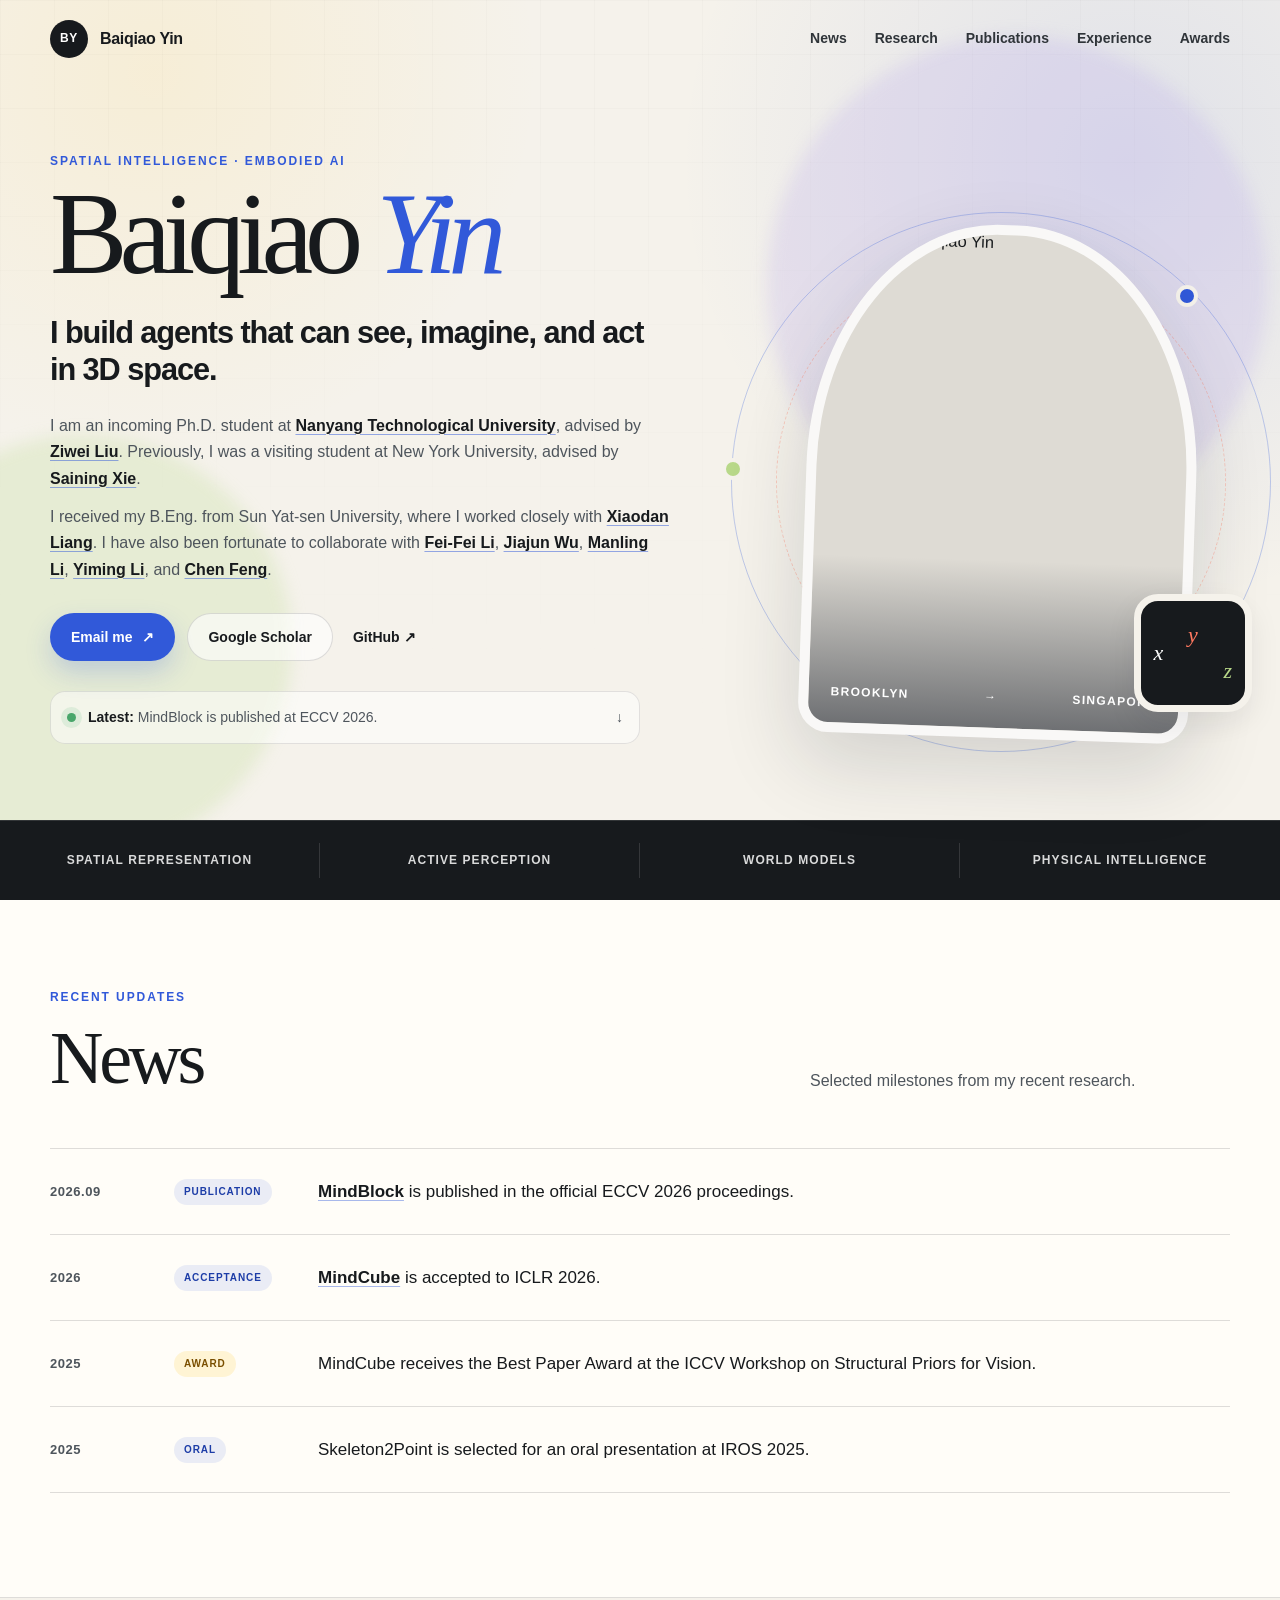
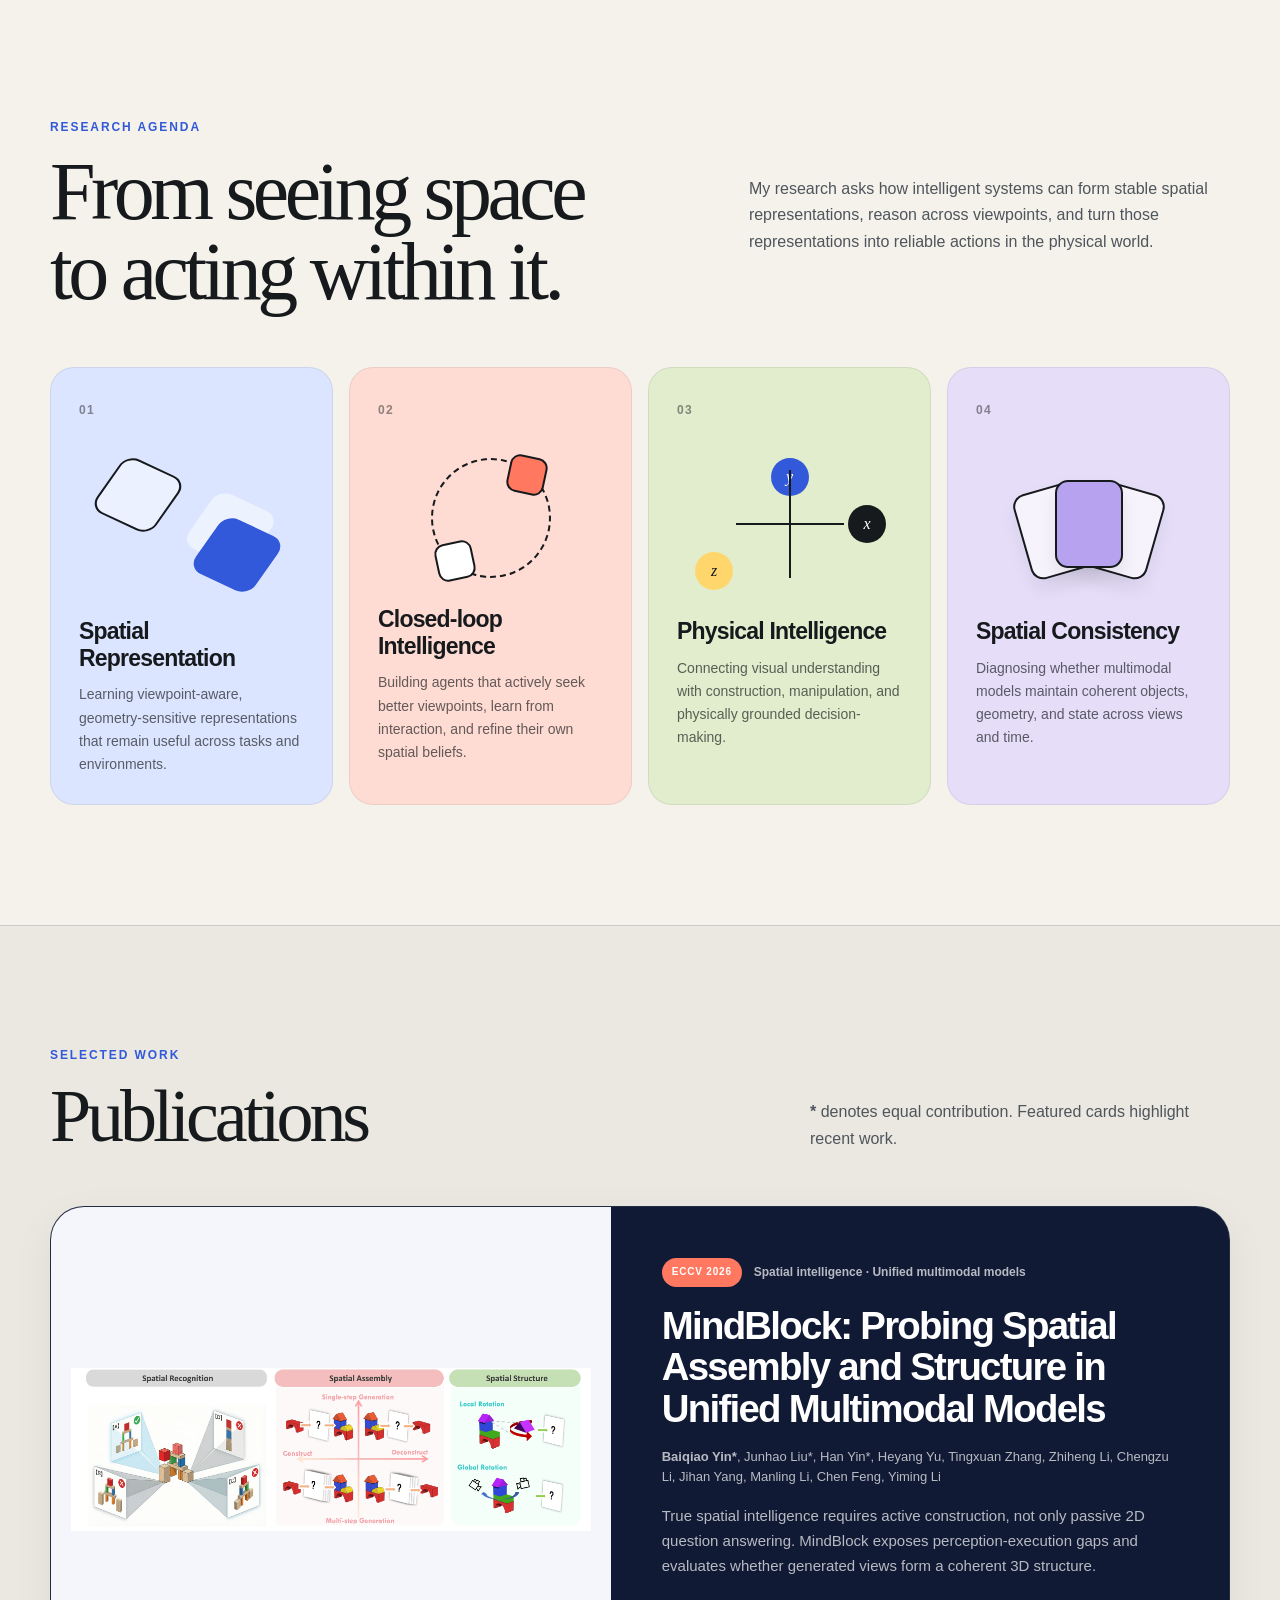
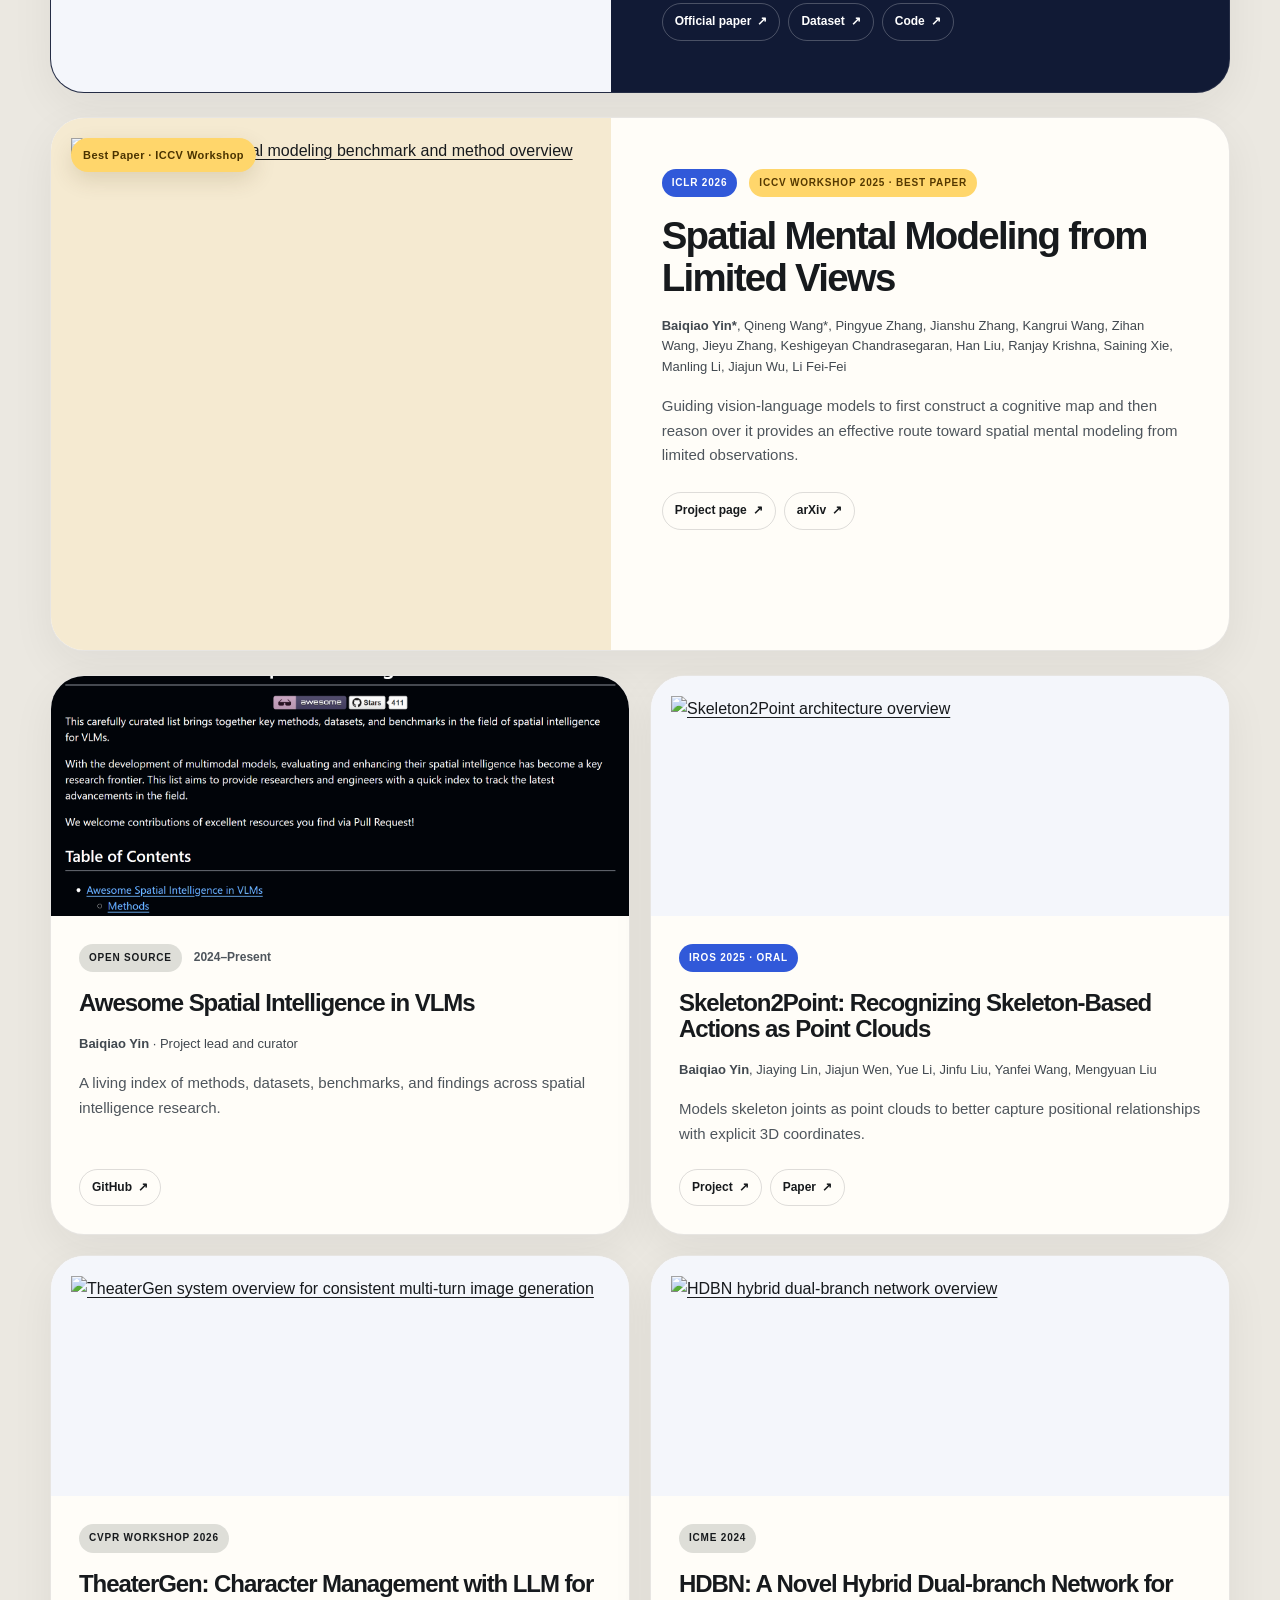
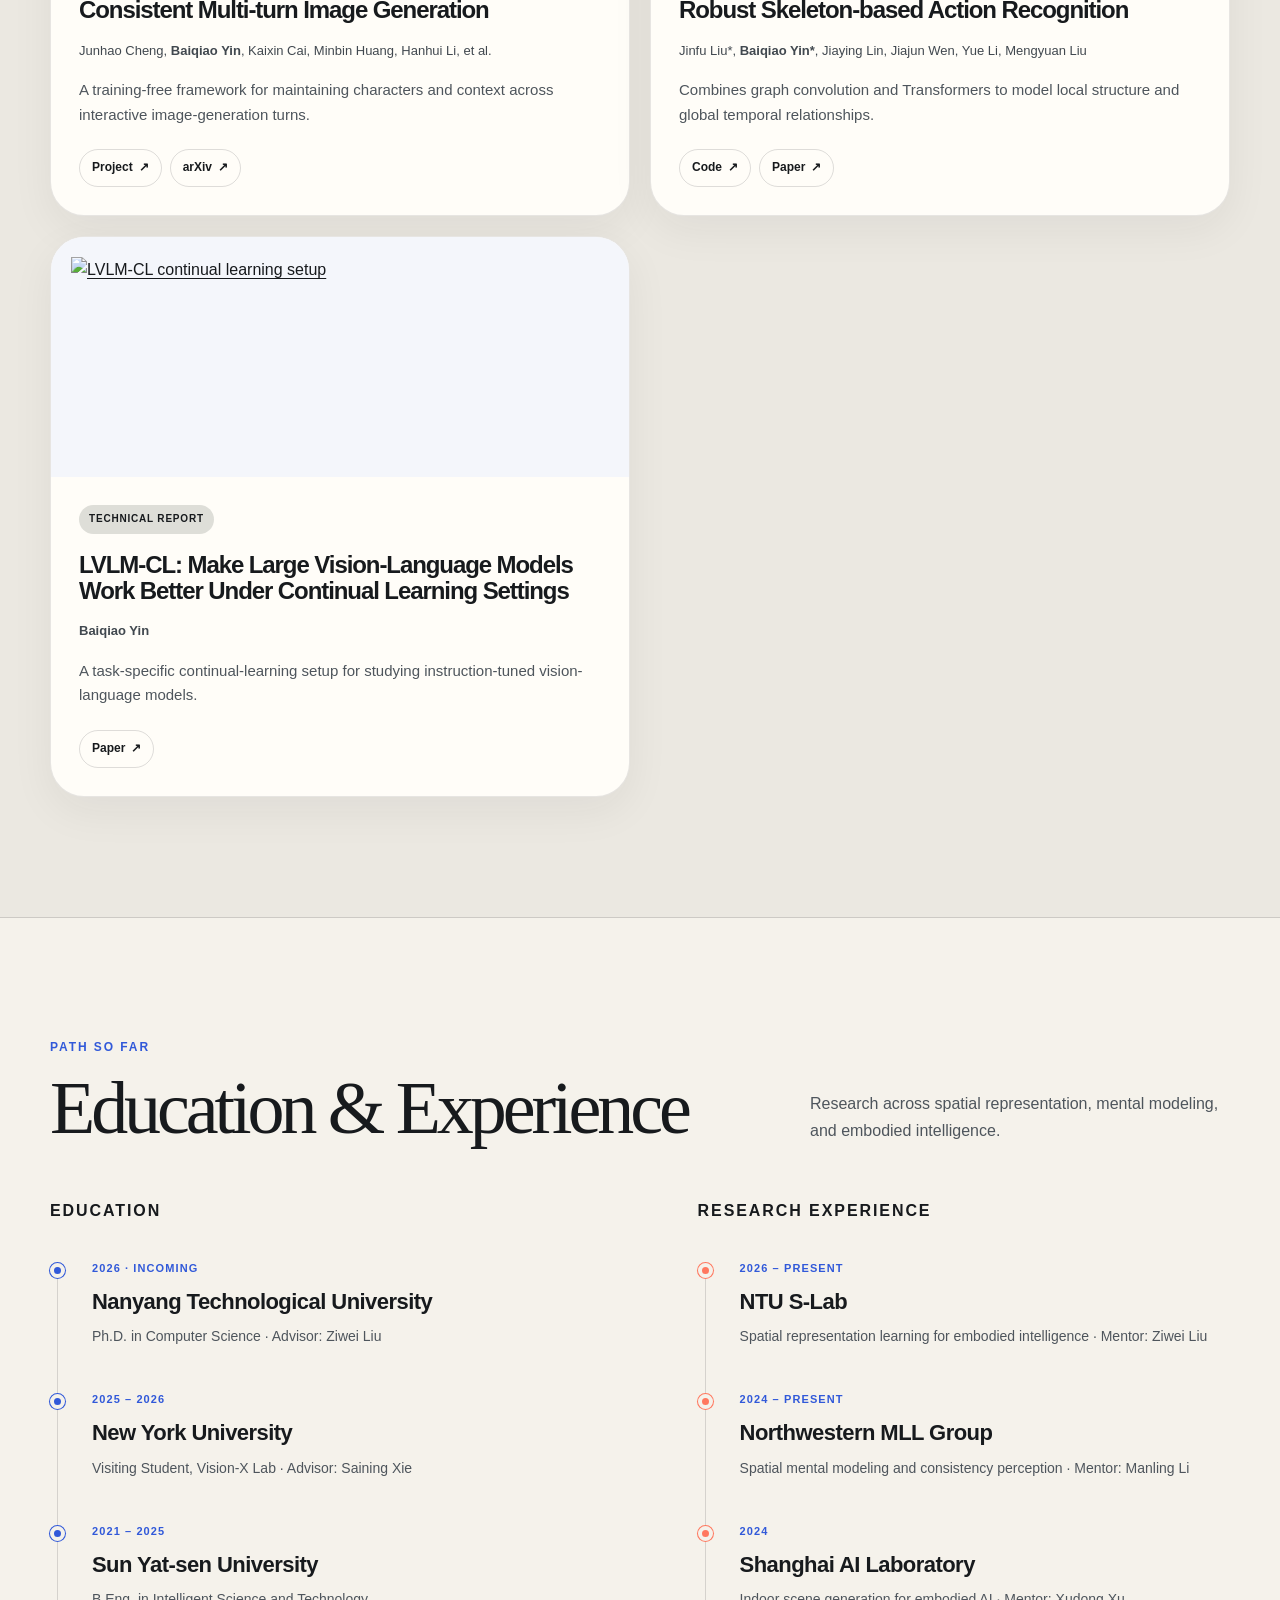
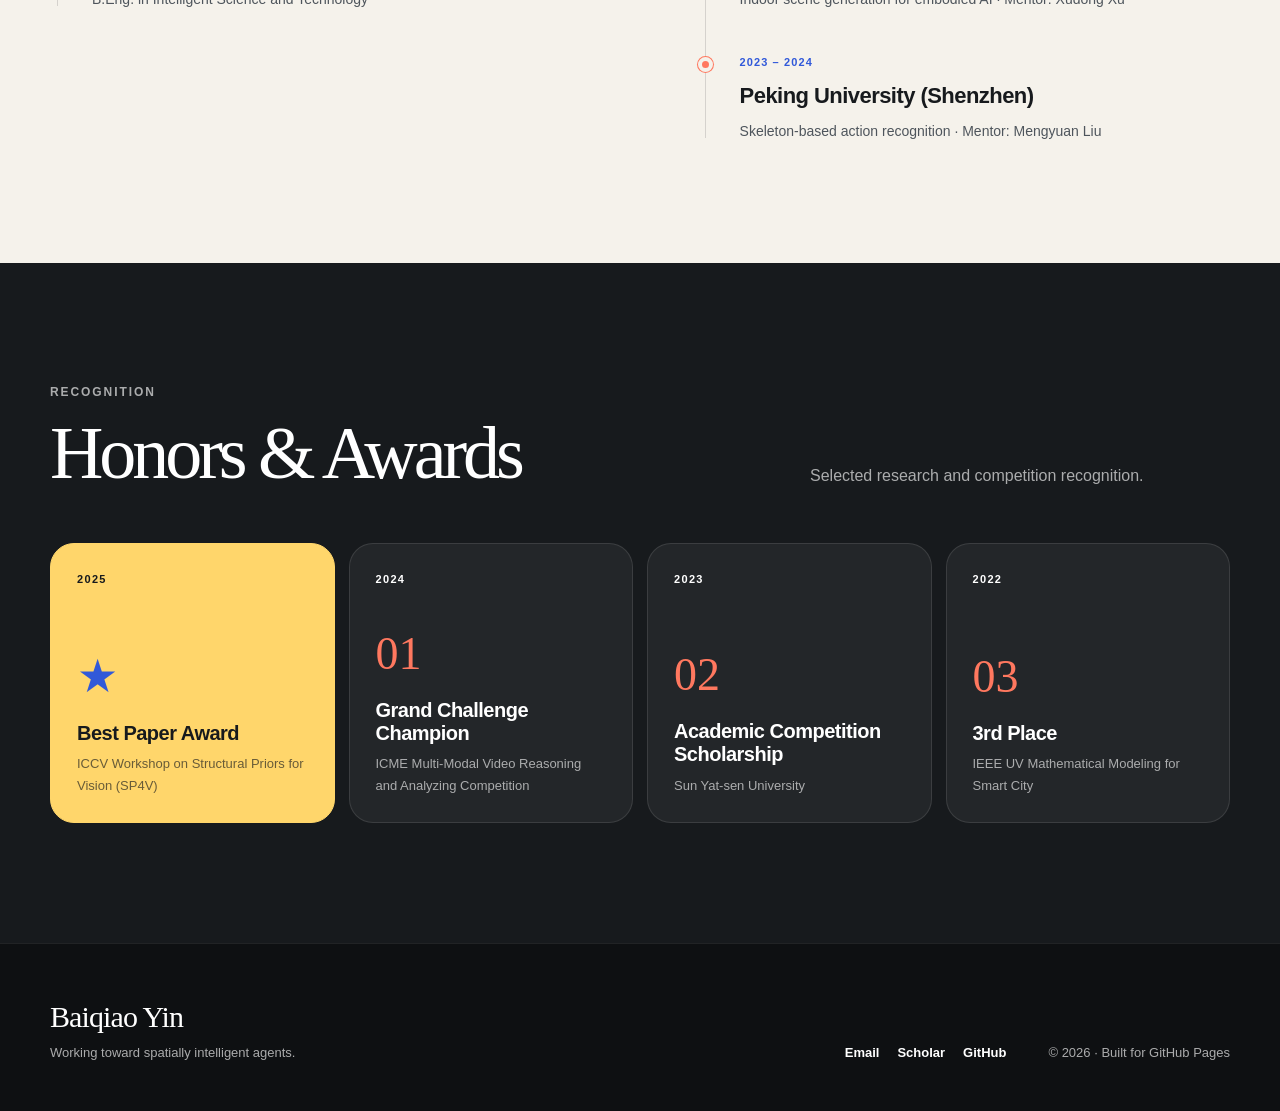
==== index.html @ 43119348 "Link collaborators in homepage bio" ====
<!doctype html>
<html lang="en">
  <head>
    <meta charset="utf-8">
    <meta name="viewport" content="width=device-width, initial-scale=1">
    <meta
      name="description"
      content="Baiqiao Yin is a researcher working on spatial intelligence, embodied AI, and multimodal foundation models."
    >
    <meta name="author" content="Baiqiao Yin">
    <meta name="theme-color" content="#f5f2eb">

    <title>Baiqiao Yin · Spatial Intelligence</title>

    <link rel="icon" href="images/favicon/favicon.ico" type="image/x-icon">
    <link rel="preload" href="images/baiqiao.jpg" as="image">
    <link rel="stylesheet" href="stylesheet.css">
    <script src="script.js" defer></script>
  </head>

  <body>
    <a class="skip-link" href="#main-content">Skip to content</a>

    <header class="site-header" data-header>
      <div class="nav-shell">
        <a class="brand" href="#about" aria-label="Baiqiao Yin, back to top">
          <span class="brand-mark" aria-hidden="true">BY</span>
          <span class="brand-name">Baiqiao Yin</span>
        </a>

        <button
          class="menu-toggle"
          type="button"
          aria-label="Open navigation"
          aria-expanded="false"
          aria-controls="site-nav"
          data-menu-toggle
        >
          <span></span>
          <span></span>
        </button>

        <nav class="site-nav" id="site-nav" aria-label="Primary navigation" data-nav>
          <a href="#news">News</a>
          <a href="#research">Research</a>
          <a href="#publications">Publications</a>
          <a href="#experience">Experience</a>
          <a href="#awards">Awards</a>
        </nav>
      </div>
    </header>

    <main id="main-content">
      <section class="hero" id="about" aria-labelledby="hero-title">
        <div class="hero-grid" aria-hidden="true"></div>
        <div class="hero-glow hero-glow--one" aria-hidden="true"></div>
        <div class="hero-glow hero-glow--two" aria-hidden="true"></div>

        <div class="hero-shell">
          <div class="hero-copy">
            <p class="eyebrow">Spatial Intelligence · Embodied AI</p>
            <h1 id="hero-title">Baiqiao <span>Yin</span></h1>
            <p class="hero-role">I build agents that can see, imagine, and act in 3D space.</p>

            <div class="hero-intro">
              <p>
                I am an incoming Ph.D. student at
                <a href="https://www.ntu.edu.sg/" target="_blank" rel="noopener noreferrer">Nanyang Technological University</a>,
                advised by <a href="https://liuziwei7.github.io/" target="_blank" rel="noopener noreferrer">Ziwei Liu</a>.
                Previously, I was a visiting student at New York University, advised by
                <a href="https://www.sainingxie.com/" target="_blank" rel="noopener noreferrer">Saining Xie</a>.
              </p>
              <p>
                I received my B.Eng. from Sun Yat-sen University, where I worked closely with
                <a href="https://www.cs.cmu.edu/~xiaodan1/" target="_blank" rel="noopener noreferrer">Xiaodan Liang</a>.
                I have also been fortunate to collaborate with
                <a href="https://profiles.stanford.edu/fei-fei-li" target="_blank" rel="noopener noreferrer">Fei-Fei Li</a>,
                <a href="https://www.jiajunwu.com/" target="_blank" rel="noopener noreferrer">Jiajun Wu</a>,
                <a href="https://limanling.github.io/" target="_blank" rel="noopener noreferrer">Manling Li</a>,
                <a href="https://yimingli-page.github.io/" target="_blank" rel="noopener noreferrer">Yiming Li</a>, and
                <a href="https://ai4ce.github.io/people/chen-feng/" target="_blank" rel="noopener noreferrer">Chen Feng</a>.
              </p>
            </div>

            <div class="hero-actions" aria-label="Contact and profiles">
              <a class="button button--primary" href="mailto:yinbaiqiao9@gmail.com">
                Email me <span aria-hidden="true">↗</span>
              </a>
              <a
                class="button button--secondary"
                href="https://scholar.google.com/citations?user=p8ZtdScAAAAJ&hl=en"
                target="_blank"
                rel="noopener noreferrer"
              >
                Google Scholar
              </a>
              <a
                class="text-link"
                href="https://github.com/yyyybq/"
                target="_blank"
                rel="noopener noreferrer"
              >
                GitHub <span aria-hidden="true">↗</span>
              </a>
            </div>

            <a class="hero-update" href="#publications">
              <span class="status-dot" aria-hidden="true"></span>
              <span><strong>Latest:</strong> MindBlock is published at ECCV 2026.</span>
              <span aria-hidden="true">↓</span>
            </a>
          </div>

          <div class="hero-visual">
            <div class="orbit orbit--outer" aria-hidden="true">
              <span></span><span></span><span></span>
            </div>
            <div class="orbit orbit--inner" aria-hidden="true"></div>
            <div class="portrait-frame">
              <img
                src="images/baiqiao.jpg"
                alt="Portrait of Baiqiao Yin"
                width="900"
                height="1200"
                fetchpriority="high"
                decoding="async"
              >
              <div class="portrait-caption">
                <span>Brooklyn</span>
                <span aria-hidden="true">→</span>
                <span>Singapore</span>
              </div>
            </div>
            <div class="coordinate-card" aria-hidden="true">
              <span>x</span>
              <span>y</span>
              <span>z</span>
            </div>
          </div>
        </div>

        <div class="hero-topics" aria-label="Research themes">
          <span>Spatial representation</span>
          <span>Active perception</span>
          <span>World models</span>
          <span>Physical intelligence</span>
        </div>
      </section>

      <section class="section section--news" id="news" aria-labelledby="news-title">
        <div class="section-shell">
          <div class="section-heading">
            <div>
              <p class="section-kicker">Recent updates</p>
              <h2 id="news-title">News</h2>
            </div>
            <p>Selected milestones from my recent research.</p>
          </div>

          <div class="news-list">
            <article class="news-item">
              <time datetime="2026-09">2026.09</time>
              <span class="news-type">Publication</span>
              <p>
                <a href="https://doi.org/10.1007/978-3-032-37432-5_8" target="_blank" rel="noopener noreferrer">MindBlock</a>
                is published in the official ECCV 2026 proceedings.
              </p>
            </article>
            <article class="news-item">
              <time datetime="2026">2026</time>
              <span class="news-type">Acceptance</span>
              <p>
                <a href="https://mind-cube.github.io/" target="_blank" rel="noopener noreferrer">MindCube</a>
                is accepted to ICLR 2026.
              </p>
            </article>
            <article class="news-item">
              <time datetime="2025">2025</time>
              <span class="news-type news-type--award">Award</span>
              <p>MindCube receives the Best Paper Award at the ICCV Workshop on Structural Priors for Vision.</p>
            </article>
            <article class="news-item">
              <time datetime="2025">2025</time>
              <span class="news-type">Oral</span>
              <p>Skeleton2Point is selected for an oral presentation at IROS 2025.</p>
            </article>
          </div>
        </div>
      </section>

      <section class="section" id="research" aria-labelledby="research-title">
        <div class="section-shell">
          <div class="section-heading section-heading--wide">
            <div>
              <p class="section-kicker">Research agenda</p>
              <h2 id="research-title">From seeing space<br>to acting within it.</h2>
            </div>
            <p>
              My research asks how intelligent systems can form stable spatial representations, reason across viewpoints,
              and turn those representations into reliable actions in the physical world.
            </p>
          </div>

          <div class="research-grid">
            <article class="research-card research-card--blue">
              <span class="card-number">01</span>
              <div class="research-icon" aria-hidden="true">
                <span class="cube cube--one"></span>
                <span class="cube cube--two"></span>
              </div>
              <h3>Spatial Representation</h3>
              <p>Learning viewpoint-aware, geometry-sensitive representations that remain useful across tasks and environments.</p>
            </article>

            <article class="research-card research-card--coral">
              <span class="card-number">02</span>
              <div class="research-icon research-icon--loop" aria-hidden="true"></div>
              <h3>Closed-loop Intelligence</h3>
              <p>Building agents that actively seek better viewpoints, learn from interaction, and refine their own spatial beliefs.</p>
            </article>

            <article class="research-card research-card--green">
              <span class="card-number">03</span>
              <div class="research-icon research-icon--axis" aria-hidden="true">
                <span>x</span><span>y</span><span>z</span>
              </div>
              <h3>Physical Intelligence</h3>
              <p>Connecting visual understanding with construction, manipulation, and physically grounded decision-making.</p>
            </article>

            <article class="research-card research-card--violet">
              <span class="card-number">04</span>
              <div class="research-icon research-icon--views" aria-hidden="true">
                <span></span><span></span><span></span>
              </div>
              <h3>Spatial Consistency</h3>
              <p>Diagnosing whether multimodal models maintain coherent objects, geometry, and state across views and time.</p>
            </article>
          </div>
        </div>
      </section>

      <section class="section section--tinted" id="publications" aria-labelledby="publications-title">
        <div class="section-shell">
          <div class="section-heading">
            <div>
              <p class="section-kicker">Selected work</p>
              <h2 id="publications-title">Publications</h2>
            </div>
            <p><strong>*</strong> denotes equal contribution. Featured cards highlight recent work.</p>
          </div>

          <div class="publication-stack">
            <article class="publication-card publication-card--featured publication-card--dark">
              <a
                class="publication-media publication-media--contain"
                href="https://doi.org/10.1007/978-3-032-37432-5_8"
                target="_blank"
                rel="noopener noreferrer"
                aria-label="Open the official MindBlock paper"
              >
                <img
                  src="images/MindBlock.png"
                  alt="MindBlock benchmark overview for spatial recognition, assembly, and structure"
                  width="2048"
                  height="647"
                  loading="lazy"
                  decoding="async"
                >
              </a>
              <div class="publication-copy">
                <div class="publication-meta">
                  <span class="venue-badge">ECCV 2026</span>
                  <span>Spatial intelligence · Unified multimodal models</span>
                </div>
                <h3>
                  <a href="https://doi.org/10.1007/978-3-032-37432-5_8" target="_blank" rel="noopener noreferrer">
                    MindBlock: Probing Spatial Assembly and Structure in Unified Multimodal Models
                  </a>
                </h3>
                <p class="authors">
                  <strong>Baiqiao Yin*</strong>, Junhao Liu*, Han Yin*, Heyang Yu, Tingxuan Zhang, Zhiheng Li,
                  Chengzu Li, Jihan Yang, Manling Li, Chen Feng, Yiming Li
                </p>
                <p class="publication-summary">
                  True spatial intelligence requires active construction, not only passive 2D question answering. MindBlock exposes
                  perception-execution gaps and evaluates whether generated views form a coherent 3D structure.
                </p>
                <div class="publication-links">
                  <a href="https://doi.org/10.1007/978-3-032-37432-5_8" target="_blank" rel="noopener noreferrer">Official paper <span>↗</span></a>
                  <a href="https://huggingface.co/datasets/ECCV-MindBlock/MindBlock-Bench" target="_blank" rel="noopener noreferrer">Dataset <span>↗</span></a>
                  <a href="https://github.com/yyyybq/MindBlock" target="_blank" rel="noopener noreferrer">Code <span>↗</span></a>
                </div>
              </div>
            </article>

            <article class="publication-card publication-card--featured">
              <a
                class="publication-media publication-media--contain publication-media--warm"
                href="https://mind-cube.github.io/"
                target="_blank"
                rel="noopener noreferrer"
                aria-label="Open the MindCube project page"
              >
                <img
                  src="images/MindCube.png"
                  alt="MindCube spatial mental modeling benchmark and method overview"
                  width="1582"
                  height="1498"
                  loading="lazy"
                  decoding="async"
                >
                <span class="media-award">Best Paper · ICCV Workshop</span>
              </a>
              <div class="publication-copy">
                <div class="publication-meta">
                  <span class="venue-badge venue-badge--blue">ICLR 2026</span>
                  <span class="venue-badge venue-badge--award">ICCV Workshop 2025 · Best Paper</span>
                </div>
                <h3>
                  <a href="https://mind-cube.github.io/" target="_blank" rel="noopener noreferrer">
                    Spatial Mental Modeling from Limited Views
                  </a>
                </h3>
                <p class="authors">
                  <strong>Baiqiao Yin*</strong>, Qineng Wang*, Pingyue Zhang, Jianshu Zhang, Kangrui Wang, Zihan Wang,
                  Jieyu Zhang, Keshigeyan Chandrasegaran, Han Liu, Ranjay Krishna, Saining Xie, Manling Li, Jiajun Wu, Li Fei-Fei
                </p>
                <p class="publication-summary">
                  Guiding vision-language models to first construct a cognitive map and then reason over it provides an effective
                  route toward spatial mental modeling from limited observations.
                </p>
                <div class="publication-links">
                  <a href="https://mind-cube.github.io/" target="_blank" rel="noopener noreferrer">Project page <span>↗</span></a>
                  <a href="https://arxiv.org/abs/2506.21458" target="_blank" rel="noopener noreferrer">arXiv <span>↗</span></a>
                </div>
              </div>
            </article>
          </div>

          <div class="publication-grid">
            <article class="publication-card publication-card--compact">
              <a
                class="publication-media publication-media--compact"
                href="https://github.com/mll-lab-nu/Awesome-Spatial-Intelligence-in-VLM"
                target="_blank"
                rel="noopener noreferrer"
                aria-label="Open Awesome Spatial Intelligence in VLMs on GitHub"
              >
                <img
                  src="images/awesome-spatial.png"
                  alt="Awesome Spatial Intelligence in VLMs repository preview"
                  width="1744"
                  height="1026"
                  loading="lazy"
                  decoding="async"
                >
              </a>
              <div class="publication-copy">
                <div class="publication-meta">
                  <span class="venue-badge venue-badge--neutral">Open source</span>
                  <span>2024–Present</span>
                </div>
                <h3>
                  <a href="https://github.com/mll-lab-nu/Awesome-Spatial-Intelligence-in-VLM" target="_blank" rel="noopener noreferrer">
                    Awesome Spatial Intelligence in VLMs
                  </a>
                </h3>
                <p class="authors"><strong>Baiqiao Yin</strong> · Project lead and curator</p>
                <p class="publication-summary">A living index of methods, datasets, benchmarks, and findings across spatial intelligence research.</p>
                <div class="publication-links">
                  <a href="https://github.com/mll-lab-nu/Awesome-Spatial-Intelligence-in-VLM" target="_blank" rel="noopener noreferrer">GitHub <span>↗</span></a>
                </div>
              </div>
            </article>

            <article class="publication-card publication-card--compact">
              <a
                class="publication-media publication-media--compact publication-media--contain"
                href="https://yyyybq.github.io/Skeleton2Point.github.io/"
                target="_blank"
                rel="noopener noreferrer"
                aria-label="Open the Skeleton2Point project page"
              >
                <img
                  src="images/skeleton2point.png"
                  alt="Skeleton2Point architecture overview"
                  width="1916"
                  height="1114"
                  loading="lazy"
                  decoding="async"
                >
              </a>
              <div class="publication-copy">
                <div class="publication-meta">
                  <span class="venue-badge venue-badge--blue">IROS 2025 · Oral</span>
                </div>
                <h3>
                  <a href="https://yyyybq.github.io/Skeleton2Point.github.io/" target="_blank" rel="noopener noreferrer">
                    Skeleton2Point: Recognizing Skeleton-Based Actions as Point Clouds
                  </a>
                </h3>
                <p class="authors"><strong>Baiqiao Yin</strong>, Jiaying Lin, Jiajun Wen, Yue Li, Jinfu Liu, Yanfei Wang, Mengyuan Liu</p>
                <p class="publication-summary">Models skeleton joints as point clouds to better capture positional relationships with explicit 3D coordinates.</p>
                <div class="publication-links">
                  <a href="https://yyyybq.github.io/Skeleton2Point.github.io/" target="_blank" rel="noopener noreferrer">Project <span>↗</span></a>
                  <a href="https://ieeexplore.ieee.org/document/11247615" target="_blank" rel="noopener noreferrer">Paper <span>↗</span></a>
                </div>
              </div>
            </article>

            <article class="publication-card publication-card--compact">
              <a
                class="publication-media publication-media--compact publication-media--contain"
                href="https://howe140.github.io/theatergen.io/"
                target="_blank"
                rel="noopener noreferrer"
                aria-label="Open the TheaterGen project page"
              >
                <img
                  src="images/Theater.png"
                  alt="TheaterGen system overview for consistent multi-turn image generation"
                  width="1548"
                  height="868"
                  loading="lazy"
                  decoding="async"
                >
              </a>
              <div class="publication-copy">
                <div class="publication-meta">
                  <span class="venue-badge venue-badge--neutral">CVPR Workshop 2026</span>
                </div>
                <h3>
                  <a href="https://howe140.github.io/theatergen.io/" target="_blank" rel="noopener noreferrer">
                    TheaterGen: Character Management with LLM for Consistent Multi-turn Image Generation
                  </a>
                </h3>
                <p class="authors">Junhao Cheng, <strong>Baiqiao Yin</strong>, Kaixin Cai, Minbin Huang, Hanhui Li, et al.</p>
                <p class="publication-summary">A training-free framework for maintaining characters and context across interactive image-generation turns.</p>
                <div class="publication-links">
                  <a href="https://howe140.github.io/theatergen.io/" target="_blank" rel="noopener noreferrer">Project <span>↗</span></a>
                  <a href="https://arxiv.org/abs/2404.18919" target="_blank" rel="noopener noreferrer">arXiv <span>↗</span></a>
                </div>
              </div>
            </article>

            <article class="publication-card publication-card--compact">
              <a
                class="publication-media publication-media--compact publication-media--contain"
                href="https://ieeexplore.ieee.org/document/10645450"
                target="_blank"
                rel="noopener noreferrer"
                aria-label="Open the HDBN paper"
              >
                <img
                  src="images/HDBN.png"
                  alt="HDBN hybrid dual-branch network overview"
                  width="693"
                  height="610"
                  loading="lazy"
                  decoding="async"
                >
              </a>
              <div class="publication-copy">
                <div class="publication-meta">
                  <span class="venue-badge venue-badge--neutral">ICME 2024</span>
                </div>
                <h3>
                  <a href="https://ieeexplore.ieee.org/document/10645450" target="_blank" rel="noopener noreferrer">
                    HDBN: A Novel Hybrid Dual-branch Network for Robust Skeleton-based Action Recognition
                  </a>
                </h3>
                <p class="authors">Jinfu Liu*, <strong>Baiqiao Yin*</strong>, Jiaying Lin, Jiajun Wen, Yue Li, Mengyuan Liu</p>
                <p class="publication-summary">Combines graph convolution and Transformers to model local structure and global temporal relationships.</p>
                <div class="publication-links">
                  <a href="https://github.com/liujf69/ICMEW2024-Track10" target="_blank" rel="noopener noreferrer">Code <span>↗</span></a>
                  <a href="https://ieeexplore.ieee.org/document/10645450" target="_blank" rel="noopener noreferrer">Paper <span>↗</span></a>
                </div>
              </div>
            </article>

            <article class="publication-card publication-card--compact">
              <a
                class="publication-media publication-media--compact publication-media--contain"
                href="https://openreview.net/forum?id=JIlIYIHMuv"
                target="_blank"
                rel="noopener noreferrer"
                aria-label="Open the LVLM-CL report"
              >
                <img
                  src="images/LVLM_CL_intro_01.png"
                  alt="LVLM-CL continual learning setup"
                  width="2048"
                  height="1670"
                  loading="lazy"
                  decoding="async"
                >
              </a>
              <div class="publication-copy">
                <div class="publication-meta">
                  <span class="venue-badge venue-badge--neutral">Technical report</span>
                </div>
                <h3>
                  <a href="https://openreview.net/forum?id=JIlIYIHMuv" target="_blank" rel="noopener noreferrer">
                    LVLM-CL: Make Large Vision-Language Models Work Better Under Continual Learning Settings
                  </a>
                </h3>
                <p class="authors"><strong>Baiqiao Yin</strong></p>
                <p class="publication-summary">A task-specific continual-learning setup for studying instruction-tuned vision-language models.</p>
                <div class="publication-links">
                  <a href="https://openreview.net/forum?id=JIlIYIHMuv" target="_blank" rel="noopener noreferrer">Paper <span>↗</span></a>
                </div>
              </div>
            </article>
          </div>
        </div>
      </section>

      <section class="section" id="experience" aria-labelledby="experience-title">
        <div class="section-shell">
          <div class="section-heading">
            <div>
              <p class="section-kicker">Path so far</p>
              <h2 id="experience-title">Education &amp; Experience</h2>
            </div>
            <p>Research across spatial representation, mental modeling, and embodied intelligence.</p>
          </div>

          <div class="timeline-layout">
            <div class="timeline-column">
              <h3>Education</h3>
              <div class="timeline">
                <article class="timeline-item">
                  <span class="timeline-dot" aria-hidden="true"></span>
                  <time>2026 · Incoming</time>
                  <h4>Nanyang Technological University</h4>
                  <p>Ph.D. in Computer Science · Advisor: Ziwei Liu</p>
                </article>
                <article class="timeline-item">
                  <span class="timeline-dot" aria-hidden="true"></span>
                  <time>2025 – 2026</time>
                  <h4>New York University</h4>
                  <p>Visiting Student, Vision-X Lab · Advisor: Saining Xie</p>
                </article>
                <article class="timeline-item">
                  <span class="timeline-dot" aria-hidden="true"></span>
                  <time>2021 – 2025</time>
                  <h4>Sun Yat-sen University</h4>
                  <p>B.Eng. in Intelligent Science and Technology</p>
                </article>
              </div>
            </div>

            <div class="timeline-column">
              <h3>Research Experience</h3>
              <div class="timeline">
                <article class="timeline-item">
                  <span class="timeline-dot timeline-dot--coral" aria-hidden="true"></span>
                  <time>2026 – Present</time>
                  <h4>NTU S-Lab</h4>
                  <p>Spatial representation learning for embodied intelligence · Mentor: Ziwei Liu</p>
                </article>
                <article class="timeline-item">
                  <span class="timeline-dot timeline-dot--coral" aria-hidden="true"></span>
                  <time>2024 – Present</time>
                  <h4>Northwestern MLL Group</h4>
                  <p>Spatial mental modeling and consistency perception · Mentor: Manling Li</p>
                </article>
                <article class="timeline-item">
                  <span class="timeline-dot timeline-dot--coral" aria-hidden="true"></span>
                  <time>2024</time>
                  <h4>Shanghai AI Laboratory</h4>
                  <p>Indoor scene generation for embodied AI · Mentor: Xudong Xu</p>
                </article>
                <article class="timeline-item">
                  <span class="timeline-dot timeline-dot--coral" aria-hidden="true"></span>
                  <time>2023 – 2024</time>
                  <h4>Peking University (Shenzhen)</h4>
                  <p>Skeleton-based action recognition · Mentor: Mengyuan Liu</p>
                </article>
              </div>
            </div>
          </div>
        </div>
      </section>

      <section class="section section--awards" id="awards" aria-labelledby="awards-title">
        <div class="section-shell">
          <div class="section-heading section-heading--light">
            <div>
              <p class="section-kicker">Recognition</p>
              <h2 id="awards-title">Honors &amp; Awards</h2>
            </div>
            <p>Selected research and competition recognition.</p>
          </div>

          <div class="awards-grid">
            <article class="award-card award-card--featured">
              <time>2025</time>
              <span class="award-mark" aria-hidden="true">★</span>
              <h3>Best Paper Award</h3>
              <p>ICCV Workshop on Structural Priors for Vision (SP4V)</p>
            </article>
            <article class="award-card">
              <time>2024</time>
              <span class="award-mark" aria-hidden="true">01</span>
              <h3>Grand Challenge Champion</h3>
              <p>ICME Multi-Modal Video Reasoning and Analyzing Competition</p>
            </article>
            <article class="award-card">
              <time>2023</time>
              <span class="award-mark" aria-hidden="true">02</span>
              <h3>Academic Competition Scholarship</h3>
              <p>Sun Yat-sen University</p>
            </article>
            <article class="award-card">
              <time>2022</time>
              <span class="award-mark" aria-hidden="true">03</span>
              <h3>3rd Place</h3>
              <p>IEEE UV Mathematical Modeling for Smart City</p>
            </article>
          </div>
        </div>
      </section>
    </main>

    <footer class="site-footer">
      <div class="footer-shell">
        <div>
          <p class="footer-name">Baiqiao Yin</p>
          <p>Working toward spatially intelligent agents.</p>
        </div>
        <div class="footer-links">
          <a href="mailto:yinbaiqiao9@gmail.com">Email</a>
          <a href="https://scholar.google.com/citations?user=p8ZtdScAAAAJ&hl=en" target="_blank" rel="noopener noreferrer">Scholar</a>
          <a href="https://github.com/yyyybq/" target="_blank" rel="noopener noreferrer">GitHub</a>
        </div>
        <p class="footer-meta">© <span data-year>2026</span> · Built for GitHub Pages</p>
      </div>
    </footer>
  </body>
</html>
---- stylesheet.css ----
:root {
  --ink: #171a1d;
  --ink-soft: #4e555c;
  --paper: #f5f2eb;
  --paper-bright: #fffdf8;
  --line: rgba(23, 26, 29, 0.14);
  --blue: #3159d9;
  --blue-dark: #1d3da7;
  --coral: #ff785f;
  --green: #b8d889;
  --violet: #b6a2ee;
  --yellow: #ffd66b;
  --navy: #111a35;
  --white: #ffffff;
  --shadow-sm: 0 12px 30px rgba(27, 31, 42, 0.08);
  --shadow-lg: 0 28px 80px rgba(27, 31, 42, 0.16);
  --radius-sm: 16px;
  --radius-md: 24px;
  --radius-lg: 34px;
  --shell: min(1180px, calc(100vw - 48px));
  --font-sans: "Aptos", "Segoe UI", "Helvetica Neue", Arial, sans-serif;
  --font-display: "Iowan Old Style", "Palatino Linotype", "Book Antiqua", Georgia, serif;
}

*,
*::before,
*::after {
  box-sizing: border-box;
}

html {
  scroll-behavior: smooth;
  scroll-padding-top: 96px;
}

body {
  margin: 0;
  color: var(--ink);
  background: var(--paper);
  font-family: var(--font-sans);
  font-size: 16px;
  line-height: 1.65;
  text-rendering: optimizeLegibility;
  -webkit-font-smoothing: antialiased;
}

body::before {
  position: fixed;
  inset: 0;
  z-index: -2;
  background:
    radial-gradient(circle at 12% 8%, rgba(255, 214, 107, 0.16), transparent 24rem),
    radial-gradient(circle at 88% 18%, rgba(49, 89, 217, 0.11), transparent 28rem),
    var(--paper);
  content: "";
}

img {
  display: block;
  max-width: 100%;
}

a {
  color: inherit;
  text-decoration-thickness: 1px;
  text-underline-offset: 0.2em;
}

button,
a {
  -webkit-tap-highlight-color: transparent;
}

a:focus-visible,
button:focus-visible {
  outline: 3px solid rgba(49, 89, 217, 0.45);
  outline-offset: 4px;
}

::selection {
  color: var(--white);
  background: var(--blue);
}

.skip-link {
  position: fixed;
  top: 12px;
  left: 12px;
  z-index: 1000;
  padding: 10px 16px;
  color: var(--white);
  background: var(--ink);
  border-radius: 10px;
  transform: translateY(-160%);
  transition: transform 180ms ease;
}

.skip-link:focus {
  transform: translateY(0);
}

.site-header {
  position: fixed;
  top: 0;
  right: 0;
  left: 0;
  z-index: 100;
  border-bottom: 1px solid transparent;
  transition: background 220ms ease, border-color 220ms ease, box-shadow 220ms ease;
}

.site-header.is-scrolled {
  background: rgba(245, 242, 235, 0.88);
  border-color: var(--line);
  box-shadow: 0 8px 32px rgba(27, 31, 42, 0.06);
  -webkit-backdrop-filter: blur(18px);
  backdrop-filter: blur(18px);
}

.nav-shell {
  width: var(--shell);
  min-height: 78px;
  margin: 0 auto;
  display: flex;
  align-items: center;
  justify-content: space-between;
  gap: 32px;
}

.brand {
  display: inline-flex;
  align-items: center;
  gap: 12px;
  font-weight: 750;
  letter-spacing: -0.02em;
  text-decoration: none;
}

.brand-mark {
  width: 38px;
  height: 38px;
  display: grid;
  place-items: center;
  color: var(--white);
  background: var(--ink);
  border-radius: 50%;
  font-size: 12px;
  font-weight: 800;
  letter-spacing: 0.06em;
}

.site-nav {
  display: flex;
  align-items: center;
  gap: 28px;
}

.site-nav a {
  position: relative;
  color: #2f3439;
  font-size: 14px;
  font-weight: 650;
  text-decoration: none;
}

.site-nav a::after {
  position: absolute;
  right: 0;
  bottom: -7px;
  left: 0;
  height: 2px;
  background: var(--coral);
  border-radius: 2px;
  content: "";
  transform: scaleX(0);
  transform-origin: right;
  transition: transform 180ms ease;
}

.site-nav a:hover::after,
.site-nav a[aria-current="true"]::after {
  transform: scaleX(1);
  transform-origin: left;
}

.menu-toggle {
  width: 44px;
  height: 44px;
  display: none;
  place-items: center;
  padding: 0;
  background: transparent;
  border: 1px solid var(--line);
  border-radius: 50%;
  cursor: pointer;
}

.menu-toggle span {
  position: absolute;
  width: 18px;
  height: 1.5px;
  background: var(--ink);
  transition: transform 180ms ease;
}

.menu-toggle span:first-child {
  transform: translateY(-4px);
}

.menu-toggle span:last-child {
  transform: translateY(4px);
}

.menu-toggle[aria-expanded="true"] span:first-child {
  transform: rotate(45deg);
}

.menu-toggle[aria-expanded="true"] span:last-child {
  transform: rotate(-45deg);
}

.hero {
  position: relative;
  min-height: 100vh;
  padding: 144px 0 0;
  overflow: hidden;
  isolation: isolate;
}

.hero-grid {
  position: absolute;
  inset: 0;
  z-index: -3;
  opacity: 0.42;
  background-image:
    linear-gradient(rgba(23, 26, 29, 0.045) 1px, transparent 1px),
    linear-gradient(90deg, rgba(23, 26, 29, 0.045) 1px, transparent 1px);
  background-size: 54px 54px;
  -webkit-mask-image: linear-gradient(to bottom, black 5%, transparent 88%);
  mask-image: linear-gradient(to bottom, black 5%, transparent 88%);
}

.hero-glow {
  position: absolute;
  z-index: -2;
  border-radius: 50%;
  filter: blur(8px);
  pointer-events: none;
}

.hero-glow--one {
  top: 4%;
  right: 1%;
  width: 500px;
  height: 500px;
  background: rgba(182, 162, 238, 0.22);
}

.hero-glow--two {
  bottom: 5%;
  left: -10%;
  width: 420px;
  height: 420px;
  background: rgba(184, 216, 137, 0.24);
}

.hero-shell {
  width: var(--shell);
  min-height: calc(100vh - 224px);
  margin: 0 auto;
  display: grid;
  grid-template-columns: minmax(0, 1.15fr) minmax(340px, 0.85fr);
  align-items: center;
  gap: clamp(52px, 8vw, 112px);
}

.hero-copy {
  padding-bottom: 68px;
}

.eyebrow,
.section-kicker {
  margin: 0 0 14px;
  color: var(--blue);
  font-size: 12px;
  font-weight: 800;
  letter-spacing: 0.16em;
  text-transform: uppercase;
}

.hero h1 {
  max-width: 760px;
  margin: 0;
  font-family: var(--font-display);
  font-size: clamp(66px, 9.1vw, 128px);
  font-weight: 500;
  letter-spacing: -0.07em;
  line-height: 0.82;
}

.hero h1 span {
  color: var(--blue);
  font-style: italic;
}

.hero-role {
  max-width: 680px;
  margin: 34px 0 24px;
  font-size: clamp(22px, 2.4vw, 34px);
  font-weight: 650;
  letter-spacing: -0.035em;
  line-height: 1.2;
}

.hero-intro {
  max-width: 700px;
  color: var(--ink-soft);
  font-size: 16px;
}

.hero-intro p {
  margin: 0 0 12px;
}

.hero-intro a {
  color: var(--ink);
  font-weight: 650;
  text-decoration-color: rgba(49, 89, 217, 0.5);
}

.hero-actions {
  margin-top: 30px;
  display: flex;
  align-items: center;
  flex-wrap: wrap;
  gap: 12px;
}

.button {
  min-height: 48px;
  display: inline-flex;
  align-items: center;
  justify-content: center;
  gap: 10px;
  padding: 0 20px;
  border: 1px solid transparent;
  border-radius: 999px;
  font-size: 14px;
  font-weight: 750;
  text-decoration: none;
  transition: transform 180ms ease, box-shadow 180ms ease, background 180ms ease;
}

.button:hover {
  transform: translateY(-2px);
}

.button--primary {
  color: var(--white);
  background: var(--blue);
  box-shadow: 0 12px 26px rgba(49, 89, 217, 0.22);
}

.button--primary:hover {
  background: var(--blue-dark);
  box-shadow: 0 16px 32px rgba(49, 89, 217, 0.28);
}

.button--secondary {
  background: rgba(255, 255, 255, 0.62);
  border-color: var(--line);
}

.button--secondary:hover {
  background: var(--white);
}

.text-link {
  padding: 10px 8px;
  font-size: 14px;
  font-weight: 750;
  text-decoration: none;
}

.text-link span {
  display: inline-block;
  transition: transform 180ms ease;
}

.text-link:hover span {
  transform: translate(2px, -2px);
}

.hero-update {
  max-width: 590px;
  margin-top: 30px;
  display: grid;
  grid-template-columns: auto 1fr auto;
  align-items: center;
  gap: 12px;
  padding: 14px 16px;
  color: var(--ink-soft);
  background: rgba(255, 255, 255, 0.52);
  border: 1px solid rgba(23, 26, 29, 0.11);
  border-radius: 15px;
  font-size: 14px;
  text-decoration: none;
  transition: background 180ms ease, border-color 180ms ease;
}

.hero-update:hover {
  background: rgba(255, 255, 255, 0.82);
  border-color: rgba(49, 89, 217, 0.28);
}

.hero-update strong {
  color: var(--ink);
}

.status-dot {
  width: 9px;
  height: 9px;
  background: #49a66b;
  border-radius: 50%;
  box-shadow: 0 0 0 6px rgba(73, 166, 107, 0.13);
}

.hero-visual {
  position: relative;
  min-height: 600px;
  display: grid;
  place-items: center;
}

.portrait-frame {
  position: relative;
  z-index: 2;
  width: min(390px, 100%);
  aspect-ratio: 0.76;
  overflow: hidden;
  background: #dedbd4;
  border: 10px solid rgba(255, 255, 255, 0.82);
  border-radius: 48% 48% 30px 30px;
  box-shadow: var(--shadow-lg);
  transform: rotate(2deg);
}

.portrait-frame::after {
  position: absolute;
  inset: 0;
  background: linear-gradient(to top, rgba(9, 15, 27, 0.52), transparent 34%);
  content: "";
  pointer-events: none;
}

.portrait-frame img {
  width: 100%;
  height: 100%;
  object-fit: cover;
  object-position: 53% center;
  transform: scale(1.02);
}

.portrait-caption {
  position: absolute;
  right: 22px;
  bottom: 20px;
  left: 22px;
  z-index: 2;
  display: flex;
  align-items: center;
  justify-content: space-between;
  color: var(--white);
  font-size: 12px;
  font-weight: 800;
  letter-spacing: 0.11em;
  text-transform: uppercase;
}

.orbit {
  position: absolute;
  border: 1px solid rgba(49, 89, 217, 0.28);
  border-radius: 50%;
  pointer-events: none;
}

.orbit--outer {
  width: 540px;
  height: 540px;
  animation: orbit-spin 24s linear infinite;
}

.orbit--inner {
  width: 450px;
  height: 450px;
  border-style: dashed;
  border-color: rgba(255, 120, 95, 0.34);
  animation: orbit-spin 18s linear infinite reverse;
}

.orbit--outer span {
  position: absolute;
  width: 14px;
  height: 14px;
  background: var(--blue);
  border: 4px solid var(--paper);
  border-radius: 50%;
  box-sizing: content-box;
}

.orbit--outer span:nth-child(1) {
  top: 72px;
  right: 72px;
}

.orbit--outer span:nth-child(2) {
  bottom: 24px;
  left: 190px;
  background: var(--coral);
}

.orbit--outer span:nth-child(3) {
  top: 245px;
  left: -10px;
  background: var(--green);
}

.coordinate-card {
  position: absolute;
  right: -22px;
  bottom: 70px;
  z-index: 3;
  width: 118px;
  height: 118px;
  display: grid;
  grid-template-columns: repeat(3, 1fr);
  place-items: center;
  color: var(--white);
  background: var(--ink);
  border: 7px solid var(--paper);
  border-radius: 24px;
  box-shadow: var(--shadow-sm);
  font-family: var(--font-display);
  font-size: 22px;
  font-style: italic;
}

.coordinate-card span:nth-child(2) {
  color: var(--coral);
  transform: translateY(-18px);
}

.coordinate-card span:nth-child(3) {
  color: var(--green);
  transform: translateY(18px);
}

.hero-topics {
  min-height: 80px;
  display: grid;
  grid-template-columns: repeat(4, 1fr);
  align-items: center;
  color: rgba(255, 255, 255, 0.84);
  background: var(--ink);
  border-top: 1px solid rgba(255, 255, 255, 0.12);
  font-size: 12px;
  font-weight: 750;
  letter-spacing: 0.09em;
  text-align: center;
  text-transform: uppercase;
}

.hero-topics span {
  padding: 8px 22px;
  border-right: 1px solid rgba(255, 255, 255, 0.13);
}

.hero-topics span:last-child {
  border-right: 0;
}

.section {
  padding: 120px 0;
}

.section-shell {
  width: var(--shell);
  margin: 0 auto;
}

.section-heading {
  margin-bottom: 54px;
  display: grid;
  grid-template-columns: minmax(0, 1fr) minmax(280px, 420px);
  align-items: end;
  gap: 48px;
}

.section-heading h2 {
  margin: 0;
  font-family: var(--font-display);
  font-size: clamp(44px, 6vw, 74px);
  font-weight: 500;
  letter-spacing: -0.055em;
  line-height: 0.98;
}

.section-heading > p,
.section-heading--wide > p {
  margin: 0;
  color: var(--ink-soft);
}

.section-heading--wide {
  grid-template-columns: minmax(0, 1.15fr) minmax(320px, 0.85fr);
  align-items: center;
}

.section-heading--wide h2 {
  font-size: clamp(48px, 6.4vw, 84px);
}

.section--news {
  padding: 88px 0 104px;
  background: var(--paper-bright);
  border-bottom: 1px solid var(--line);
}

.news-list {
  border-top: 1px solid var(--line);
}

.news-item {
  min-height: 86px;
  display: grid;
  grid-template-columns: 100px 120px 1fr;
  align-items: center;
  gap: 24px;
  padding: 20px 0;
  border-bottom: 1px solid var(--line);
}

.news-item time {
  color: var(--ink-soft);
  font-size: 13px;
  font-weight: 750;
  letter-spacing: 0.04em;
}

.news-type {
  width: fit-content;
  padding: 5px 10px;
  color: var(--blue-dark);
  background: rgba(49, 89, 217, 0.1);
  border-radius: 999px;
  font-size: 10px;
  font-weight: 800;
  letter-spacing: 0.09em;
  text-transform: uppercase;
}

.news-type--award {
  color: #7a4f00;
  background: rgba(255, 214, 107, 0.26);
}

.news-item p {
  margin: 0;
  font-size: 17px;
}

.news-item a {
  font-weight: 750;
  text-decoration-color: rgba(49, 89, 217, 0.42);
}

.research-grid {
  display: grid;
  grid-template-columns: repeat(4, 1fr);
  gap: 16px;
}

.research-card {
  position: relative;
  min-height: 390px;
  padding: 28px;
  overflow: hidden;
  border: 1px solid rgba(23, 26, 29, 0.08);
  border-radius: var(--radius-md);
  transition: transform 220ms ease, box-shadow 220ms ease;
}

.research-card:hover {
  box-shadow: var(--shadow-sm);
  transform: translateY(-7px);
}

.research-card--blue {
  background: #dce5ff;
}

.research-card--coral {
  background: #ffdcd3;
}

.research-card--green {
  background: #e1edcc;
}

.research-card--violet {
  background: #e6def9;
}

.card-number {
  color: rgba(23, 26, 29, 0.48);
  font-size: 12px;
  font-weight: 800;
  letter-spacing: 0.12em;
}

.research-card h3 {
  margin: 0 0 12px;
  font-size: 23px;
  letter-spacing: -0.035em;
  line-height: 1.16;
}

.research-card p {
  margin: 0;
  color: rgba(23, 26, 29, 0.68);
  font-size: 14px;
}

.research-icon {
  position: relative;
  height: 132px;
  margin: 36px 0 28px;
}

.cube {
  position: absolute;
  width: 66px;
  height: 66px;
  border: 2px solid var(--ink);
  border-radius: 14px;
  transform: rotate(30deg) skew(-5deg, -5deg);
}

.cube--one {
  top: 4px;
  left: 26px;
  background: rgba(255, 255, 255, 0.45);
}

.cube--two {
  right: 34px;
  bottom: 2px;
  background: var(--blue);
  border-color: var(--blue);
  box-shadow: -20px -20px 0 rgba(255, 255, 255, 0.48);
}

.research-icon--loop {
  width: 120px;
  height: 120px;
  margin-right: auto;
  margin-left: auto;
  border: 2px dashed var(--ink);
  border-radius: 50%;
}

.research-icon--loop::before,
.research-icon--loop::after {
  position: absolute;
  width: 38px;
  height: 38px;
  background: var(--coral);
  border: 2px solid var(--ink);
  border-radius: 10px;
  content: "";
}

.research-icon--loop::before {
  top: -4px;
  right: 3px;
  transform: rotate(12deg);
}

.research-icon--loop::after {
  bottom: -4px;
  left: 3px;
  background: var(--white);
  transform: rotate(-12deg);
}

.research-icon--axis {
  display: grid;
  place-items: center;
}

.research-icon--axis::before,
.research-icon--axis::after {
  position: absolute;
  width: 108px;
  height: 2px;
  background: var(--ink);
  content: "";
  transform-origin: center;
}

.research-icon--axis::after {
  transform: rotate(90deg);
}

.research-icon--axis span {
  position: absolute;
  width: 38px;
  height: 38px;
  display: grid;
  place-items: center;
  color: var(--white);
  background: var(--ink);
  border-radius: 50%;
  font-family: var(--font-display);
  font-style: italic;
}

.research-icon--axis span:nth-child(1) {
  right: 16px;
}

.research-icon--axis span:nth-child(2) {
  top: 0;
  left: calc(50% - 19px);
  background: var(--blue);
}

.research-icon--axis span:nth-child(3) {
  bottom: 0;
  left: 18px;
  color: var(--ink);
  background: var(--yellow);
}

.research-icon--views {
  display: flex;
  align-items: center;
  justify-content: center;
}

.research-icon--views span {
  width: 68px;
  height: 88px;
  margin: 0 -16px;
  background: rgba(255, 255, 255, 0.65);
  border: 2px solid var(--ink);
  border-radius: 13px;
  box-shadow: 0 10px 18px rgba(23, 26, 29, 0.08);
}

.research-icon--views span:nth-child(1) {
  transform: rotate(-16deg) translateY(7px);
}

.research-icon--views span:nth-child(2) {
  z-index: 2;
  background: var(--violet);
}

.research-icon--views span:nth-child(3) {
  transform: rotate(16deg) translateY(7px);
}

.section--tinted {
  background: #ebe8e1;
  border-top: 1px solid var(--line);
  border-bottom: 1px solid var(--line);
}

.publication-stack {
  display: grid;
  gap: 24px;
}

.publication-card {
  overflow: hidden;
  background: var(--paper-bright);
  border: 1px solid rgba(23, 26, 29, 0.1);
  border-radius: var(--radius-lg);
  box-shadow: 0 14px 44px rgba(27, 31, 42, 0.06);
  transition: transform 220ms ease, box-shadow 220ms ease, border-color 220ms ease;
}

.publication-card:hover {
  border-color: rgba(49, 89, 217, 0.2);
  box-shadow: 0 24px 58px rgba(27, 31, 42, 0.11);
  transform: translateY(-5px);
}

.publication-card--featured {
  display: grid;
  grid-template-columns: minmax(360px, 0.95fr) minmax(0, 1.05fr);
  min-height: 430px;
}

.publication-card--dark {
  color: var(--white);
  background: var(--navy);
  border-color: rgba(255, 255, 255, 0.08);
}

.publication-card--dark .publication-summary,
.publication-card--dark .authors,
.publication-card--dark .publication-meta > span:last-child {
  color: rgba(255, 255, 255, 0.7);
}

.publication-card--dark .publication-links a {
  color: var(--white);
  border-color: rgba(255, 255, 255, 0.24);
}

.publication-card--dark .publication-links a:hover {
  color: var(--ink);
  background: var(--white);
  border-color: var(--white);
}

.publication-media {
  position: relative;
  min-height: 360px;
  display: block;
  overflow: hidden;
  background: #dfe6f7;
}

.publication-media img {
  width: 100%;
  height: 100%;
  object-fit: cover;
  transition: transform 500ms cubic-bezier(0.2, 0.7, 0.2, 1);
}

.publication-card:hover .publication-media img {
  transform: scale(1.025);
}

.publication-media--contain {
  padding: 20px;
  background: #f4f6fb;
}

.publication-media--contain img {
  object-fit: contain;
}

.publication-media--warm {
  background: #f5ead1;
}

.media-award {
  position: absolute;
  top: 20px;
  left: 20px;
  padding: 8px 12px;
  color: #4a3300;
  background: var(--yellow);
  border-radius: 999px;
  box-shadow: 0 8px 22px rgba(80, 56, 2, 0.14);
  font-size: 11px;
  font-weight: 850;
  letter-spacing: 0.04em;
}

.publication-copy {
  padding: clamp(30px, 4vw, 52px);
}

.publication-meta {
  margin-bottom: 18px;
  display: flex;
  align-items: center;
  flex-wrap: wrap;
  gap: 9px 12px;
  color: var(--ink-soft);
  font-size: 12px;
  font-weight: 650;
}

.venue-badge {
  display: inline-flex;
  align-items: center;
  padding: 6px 10px;
  color: var(--white);
  background: var(--coral);
  border-radius: 999px;
  font-size: 10px;
  font-weight: 850;
  letter-spacing: 0.08em;
  text-transform: uppercase;
}

.venue-badge--blue {
  background: var(--blue);
}

.venue-badge--award {
  color: #553900;
  background: var(--yellow);
}

.venue-badge--neutral {
  color: var(--ink);
  background: #deded8;
}

.publication-copy h3 {
  margin: 0 0 18px;
  font-size: clamp(26px, 3vw, 39px);
  letter-spacing: -0.045em;
  line-height: 1.08;
}

.publication-copy h3 a {
  text-decoration: none;
}

.publication-copy h3 a:hover {
  text-decoration: underline;
  text-decoration-color: var(--coral);
  text-decoration-thickness: 2px;
  text-underline-offset: 0.12em;
}

.authors {
  margin: 0 0 17px;
  color: #41484f;
  font-size: 13px;
  line-height: 1.55;
}

.publication-summary {
  margin: 0;
  color: var(--ink-soft);
  font-size: 15px;
}

.publication-links {
  margin-top: 24px;
  display: flex;
  flex-wrap: wrap;
  gap: 8px;
}

.publication-links a {
  display: inline-flex;
  align-items: center;
  gap: 6px;
  padding: 8px 12px;
  border: 1px solid var(--line);
  border-radius: 999px;
  font-size: 12px;
  font-weight: 750;
  text-decoration: none;
  transition: color 180ms ease, background 180ms ease, border-color 180ms ease;
}

.publication-links a span {
  transition: transform 180ms ease;
}

.publication-links a:hover {
  color: var(--white);
  background: var(--ink);
  border-color: var(--ink);
}

.publication-links a:hover span {
  transform: translate(2px, -2px);
}

.publication-grid {
  margin-top: 24px;
  display: grid;
  grid-template-columns: repeat(2, minmax(0, 1fr));
  gap: 20px;
}

.publication-card--compact {
  display: grid;
  grid-template-rows: 240px 1fr;
}

.publication-media--compact {
  min-height: 0;
}

.publication-card--compact .publication-copy {
  display: flex;
  flex-direction: column;
  padding: 28px;
}

.publication-card--compact .publication-copy h3 {
  font-size: 24px;
}

.publication-card--compact .publication-links {
  margin-top: auto;
  padding-top: 22px;
}

.timeline-layout {
  display: grid;
  grid-template-columns: repeat(2, minmax(0, 1fr));
  gap: clamp(56px, 9vw, 120px);
}

.timeline-column > h3 {
  margin: 0 0 34px;
  font-size: 16px;
  font-weight: 800;
  letter-spacing: 0.12em;
  text-transform: uppercase;
}

.timeline {
  position: relative;
}

.timeline::before {
  position: absolute;
  top: 5px;
  bottom: 5px;
  left: 7px;
  width: 1px;
  background: var(--line);
  content: "";
}

.timeline-item {
  position: relative;
  padding: 0 0 42px 42px;
}

.timeline-item:last-child {
  padding-bottom: 0;
}

.timeline-dot {
  position: absolute;
  top: 4px;
  left: 0;
  width: 15px;
  height: 15px;
  background: var(--blue);
  border: 4px solid var(--paper);
  border-radius: 50%;
  box-shadow: 0 0 0 1px var(--blue);
}

.timeline-dot--coral {
  background: var(--coral);
  box-shadow: 0 0 0 1px var(--coral);
}

.timeline-item time {
  display: block;
  margin-bottom: 7px;
  color: var(--blue);
  font-size: 11px;
  font-weight: 850;
  letter-spacing: 0.1em;
  text-transform: uppercase;
}

.timeline-item h4 {
  margin: 0 0 5px;
  font-size: 22px;
  letter-spacing: -0.025em;
}

.timeline-item p {
  margin: 0;
  color: var(--ink-soft);
  font-size: 14px;
}

.section--awards {
  color: var(--white);
  background: var(--ink);
}

.section-heading--light > p,
.section-heading--light .section-kicker {
  color: rgba(255, 255, 255, 0.64);
}

.awards-grid {
  display: grid;
  grid-template-columns: repeat(4, minmax(0, 1fr));
  gap: 14px;
}

.award-card {
  min-height: 280px;
  display: flex;
  flex-direction: column;
  padding: 26px;
  background: rgba(255, 255, 255, 0.055);
  border: 1px solid rgba(255, 255, 255, 0.11);
  border-radius: var(--radius-md);
}

.award-card--featured {
  color: var(--ink);
  background: var(--yellow);
  border-color: var(--yellow);
}

.award-card time {
  color: inherit;
  font-size: 11px;
  font-weight: 850;
  letter-spacing: 0.12em;
}

.award-mark {
  margin: auto 0 22px;
  color: var(--coral);
  font-family: var(--font-display);
  font-size: 46px;
  line-height: 1;
}

.award-card--featured .award-mark {
  color: var(--blue);
}

.award-card h3 {
  margin: 0 0 8px;
  font-size: 20px;
  letter-spacing: -0.025em;
  line-height: 1.16;
}

.award-card p {
  margin: 0;
  color: rgba(255, 255, 255, 0.62);
  font-size: 13px;
}

.award-card--featured p {
  color: rgba(23, 26, 29, 0.65);
}

.site-footer {
  padding: 48px 0;
  color: rgba(255, 255, 255, 0.65);
  background: #0e1012;
  border-top: 1px solid rgba(255, 255, 255, 0.08);
}

.footer-shell {
  width: var(--shell);
  margin: 0 auto;
  display: grid;
  grid-template-columns: 1fr auto auto;
  align-items: end;
  gap: 42px;
}

.footer-shell p {
  margin: 0;
  font-size: 13px;
}

.footer-name {
  color: var(--white);
  font-family: var(--font-display);
  font-size: 30px !important;
  letter-spacing: -0.03em;
}

.footer-links {
  display: flex;
  gap: 18px;
}

.footer-links a {
  color: var(--white);
  font-size: 13px;
  font-weight: 700;
  text-decoration: none;
}

.footer-meta {
  white-space: nowrap;
}

@keyframes orbit-spin {
  to {
    transform: rotate(360deg);
  }
}

@media (max-width: 1080px) {
  .hero-shell {
    grid-template-columns: minmax(0, 1.1fr) minmax(300px, 0.9fr);
    gap: 44px;
  }

  .hero-visual {
    min-height: 520px;
  }

  .portrait-frame {
    width: 330px;
  }

  .orbit--outer {
    width: 450px;
    height: 450px;
  }

  .orbit--inner {
    width: 380px;
    height: 380px;
  }

  .coordinate-card {
    right: 0;
    bottom: 52px;
  }

  .research-grid {
    grid-template-columns: repeat(2, 1fr);
  }

  .research-card {
    min-height: 350px;
  }

  .awards-grid {
    grid-template-columns: repeat(2, 1fr);
  }
}

@media (max-width: 860px) {
  :root {
    --shell: min(100% - 36px, 720px);
  }

  .nav-shell {
    min-height: 70px;
  }

  .menu-toggle {
    position: relative;
    z-index: 2;
    display: grid;
  }

  .site-nav {
    position: absolute;
    top: 60px;
    right: 18px;
    left: 18px;
    display: grid;
    gap: 0;
    padding: 10px;
    visibility: hidden;
    background: rgba(255, 253, 248, 0.98);
    border: 1px solid var(--line);
    border-radius: 18px;
    box-shadow: var(--shadow-lg);
    opacity: 0;
    transform: translateY(-8px);
    transition: visibility 180ms ease, opacity 180ms ease, transform 180ms ease;
  }

  .site-nav.is-open {
    visibility: visible;
    opacity: 1;
    transform: translateY(0);
  }

  .site-nav a {
    padding: 12px 14px;
  }

  .site-nav a::after {
    display: none;
  }

  .hero {
    min-height: auto;
    padding-top: 126px;
  }

  .hero-shell {
    min-height: auto;
    grid-template-columns: 1fr;
    gap: 32px;
  }

  .hero-copy {
    padding-bottom: 0;
  }

  .hero h1 {
    font-size: clamp(68px, 18vw, 112px);
  }

  .hero-intro {
    max-width: none;
  }

  .hero-visual {
    min-height: 610px;
    margin-bottom: 38px;
  }

  .portrait-frame {
    width: min(390px, 78vw);
  }

  .coordinate-card {
    right: max(0px, calc(50% - 250px));
  }

  .hero-topics {
    grid-template-columns: repeat(2, 1fr);
  }

  .hero-topics span:nth-child(2) {
    border-right: 0;
  }

  .hero-topics span:nth-child(-n + 2) {
    border-bottom: 1px solid rgba(255, 255, 255, 0.13);
  }

  .section {
    padding: 96px 0;
  }

  .section-heading,
  .section-heading--wide {
    grid-template-columns: 1fr;
    gap: 24px;
  }

  .section-heading > p,
  .section-heading--wide > p {
    max-width: 620px;
  }

  .news-item {
    grid-template-columns: 82px 108px 1fr;
    gap: 14px;
  }

  .publication-card--featured {
    grid-template-columns: 1fr;
  }

  .publication-card--featured .publication-media {
    min-height: 0;
    aspect-ratio: 16 / 9;
  }

  .publication-grid {
    grid-template-columns: 1fr;
  }

  .timeline-layout {
    grid-template-columns: 1fr;
  }

  .footer-shell {
    grid-template-columns: 1fr auto;
  }

  .footer-meta {
    grid-column: 1 / -1;
  }
}

@media (max-width: 600px) {
  :root {
    --shell: calc(100vw - 28px);
  }

  .brand-name {
    font-size: 14px;
  }

  .hero {
    padding-top: 112px;
  }

  .hero h1 {
    font-size: clamp(61px, 21vw, 88px);
  }

  .hero-role {
    margin-top: 28px;
  }

  .hero-actions {
    align-items: stretch;
  }

  .button {
    flex: 1 1 calc(50% - 8px);
  }

  .text-link {
    flex-basis: 100%;
  }

  .hero-update {
    align-items: start;
  }

  .hero-visual {
    min-height: 500px;
  }

  .portrait-frame {
    width: min(330px, 82vw);
    border-width: 7px;
    border-radius: 44% 44% 24px 24px;
  }

  .orbit--outer {
    width: 390px;
    height: 390px;
  }

  .orbit--inner {
    width: 326px;
    height: 326px;
  }

  .orbit--outer span:nth-child(2) {
    left: 140px;
  }

  .coordinate-card {
    right: 0;
    bottom: 38px;
    width: 96px;
    height: 96px;
    border-width: 5px;
  }

  .hero-topics {
    min-height: 120px;
  }

  .hero-topics span {
    padding: 12px 10px;
    font-size: 10px;
  }

  .section,
  .section--news {
    padding: 76px 0;
  }

  .section-heading {
    margin-bottom: 38px;
  }

  .section-heading h2,
  .section-heading--wide h2 {
    font-size: clamp(42px, 13vw, 62px);
  }

  .news-item {
    grid-template-columns: 72px 1fr;
    align-items: start;
    padding: 20px 0;
  }

  .news-type {
    justify-self: start;
  }

  .news-item p {
    grid-column: 1 / -1;
    font-size: 16px;
  }

  .research-grid {
    grid-template-columns: 1fr;
  }

  .research-card {
    min-height: 330px;
  }

  .publication-card {
    border-radius: 22px;
  }

  .publication-card--featured .publication-media {
    aspect-ratio: 4 / 3;
  }

  .publication-media--contain {
    padding: 10px;
  }

  .publication-copy,
  .publication-card--compact .publication-copy {
    padding: 24px;
  }

  .publication-copy h3,
  .publication-card--compact .publication-copy h3 {
    font-size: 24px;
  }

  .publication-card--compact {
    grid-template-rows: 210px 1fr;
  }

  .media-award {
    top: 12px;
    left: 12px;
    font-size: 9px;
  }

  .awards-grid {
    grid-template-columns: 1fr;
  }

  .award-card {
    min-height: 230px;
  }

  .footer-shell {
    grid-template-columns: 1fr;
    align-items: start;
    gap: 24px;
  }

  .footer-links {
    flex-wrap: wrap;
  }

  .footer-meta {
    grid-column: auto;
  }
}

@media (prefers-reduced-motion: reduce) {
  *,
  *::before,
  *::after {
    scroll-behavior: auto !important;
    animation-duration: 0.01ms !important;
    animation-iteration-count: 1 !important;
    transition-duration: 0.01ms !important;
  }
}
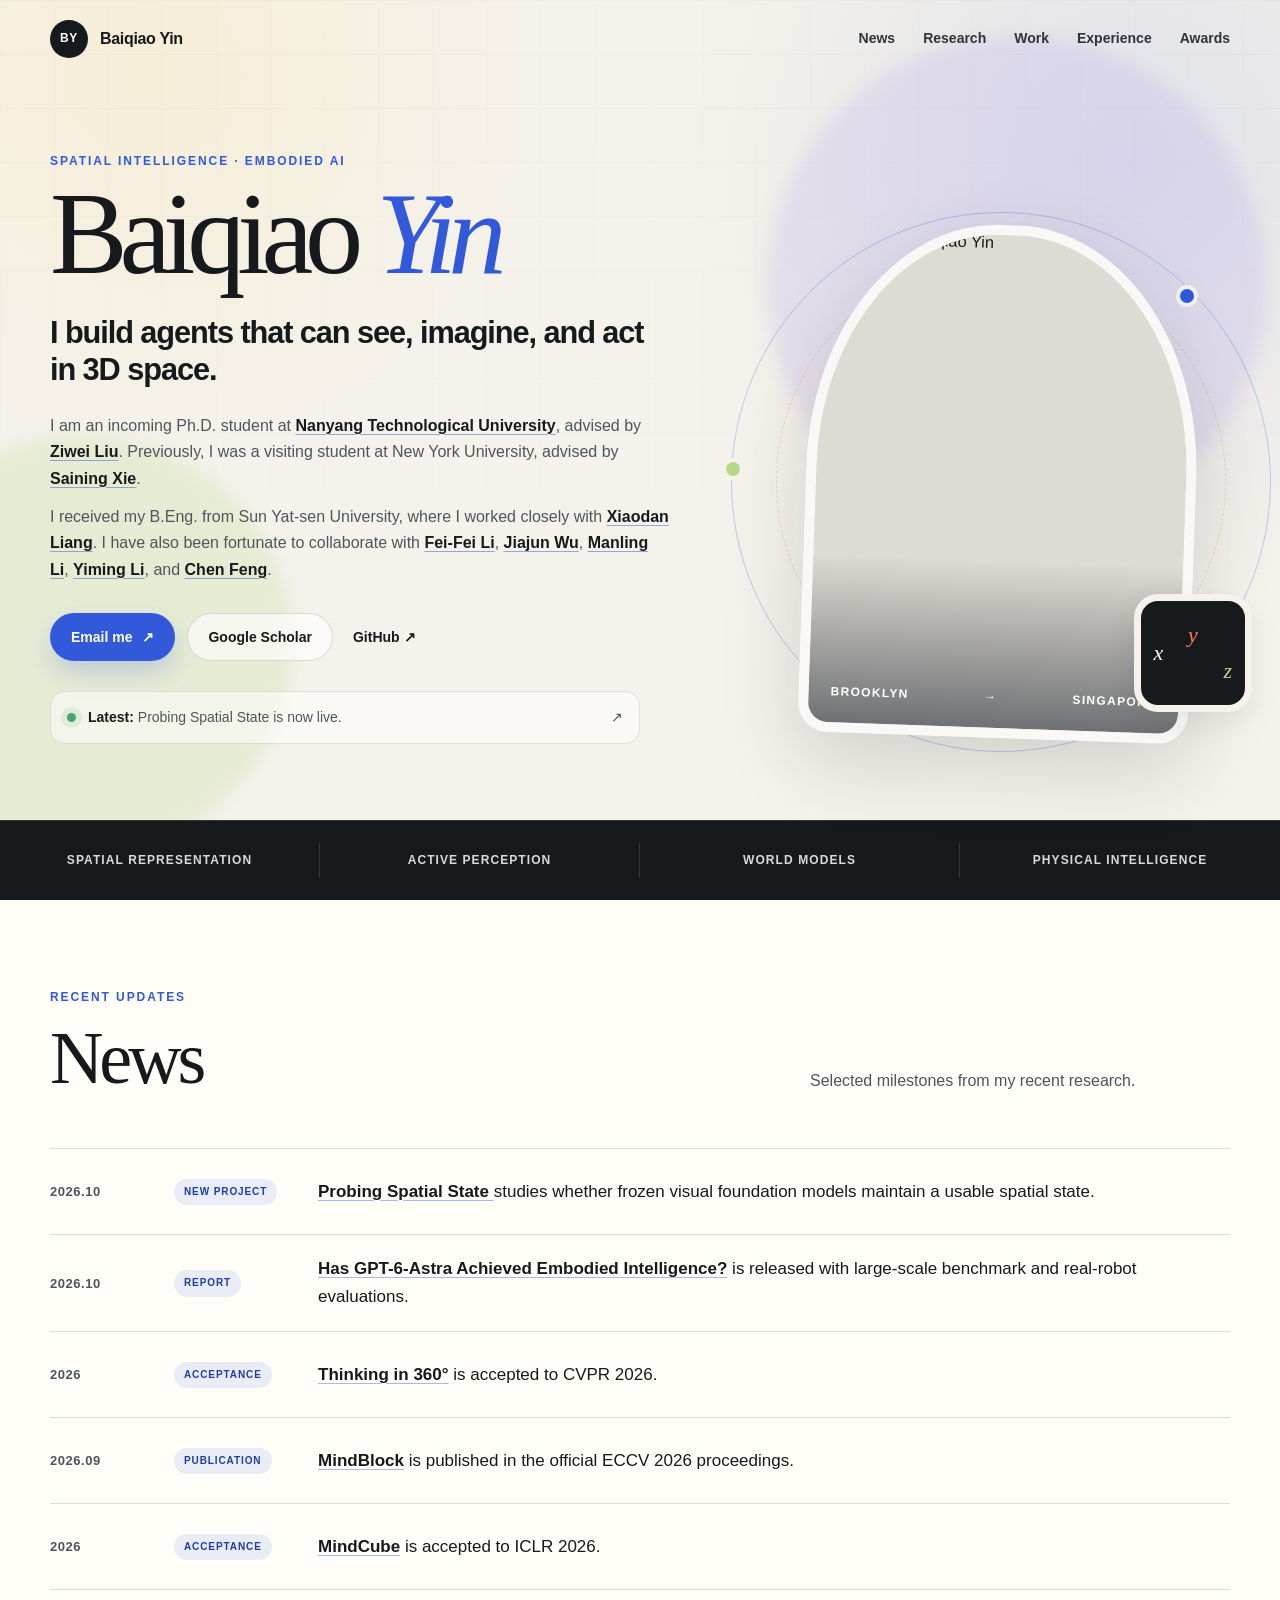
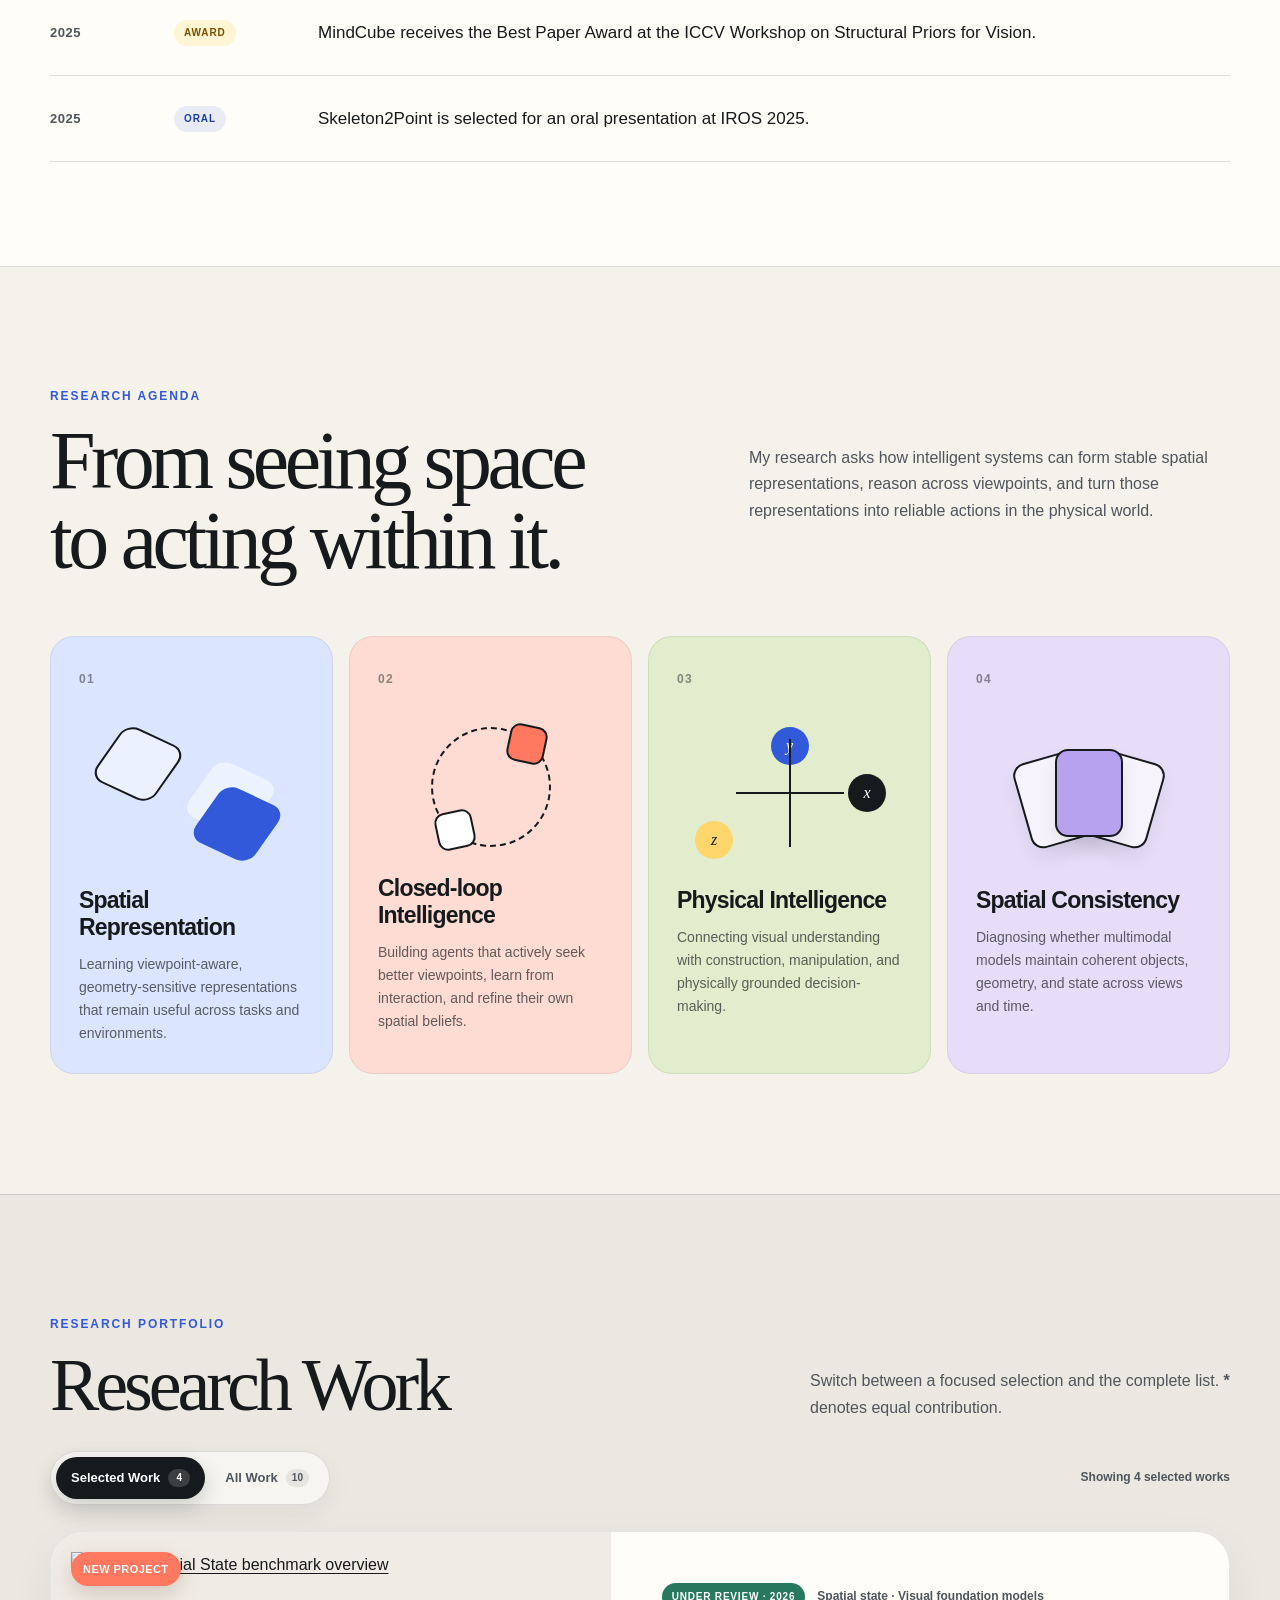
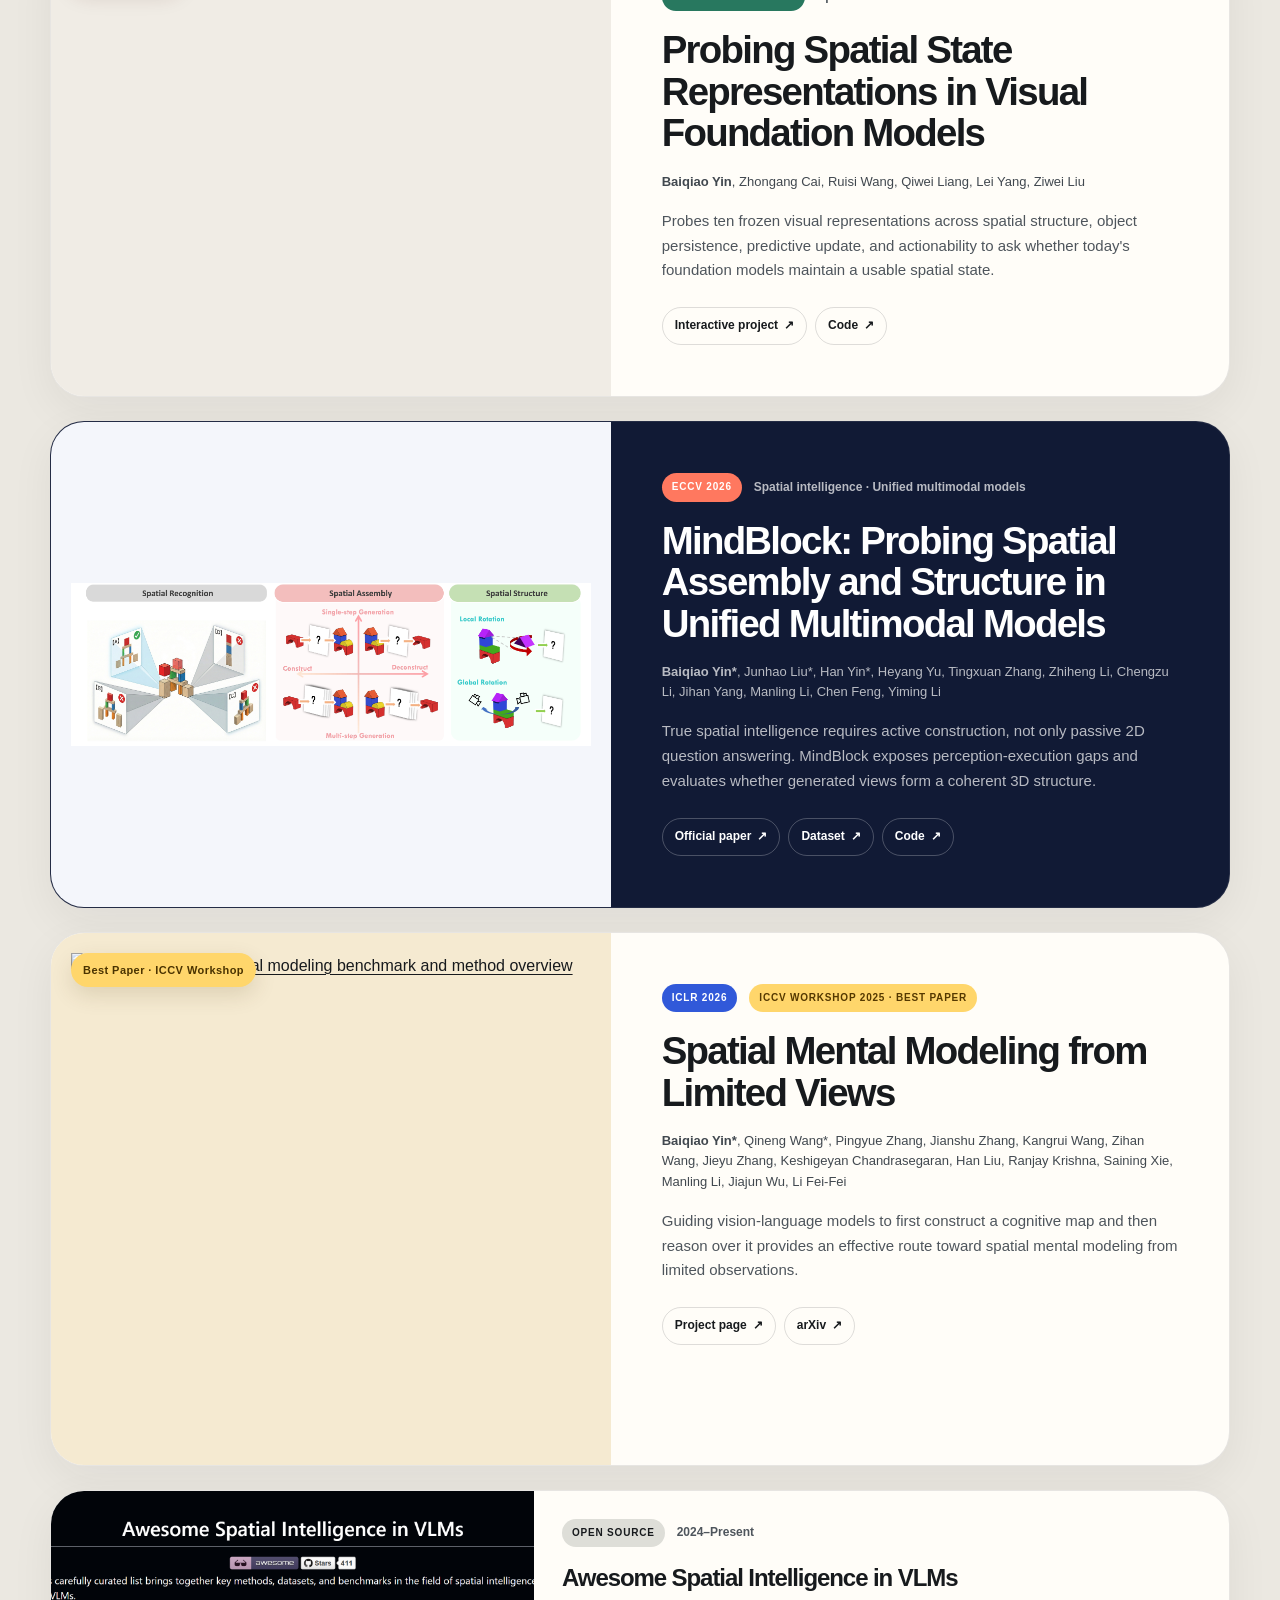
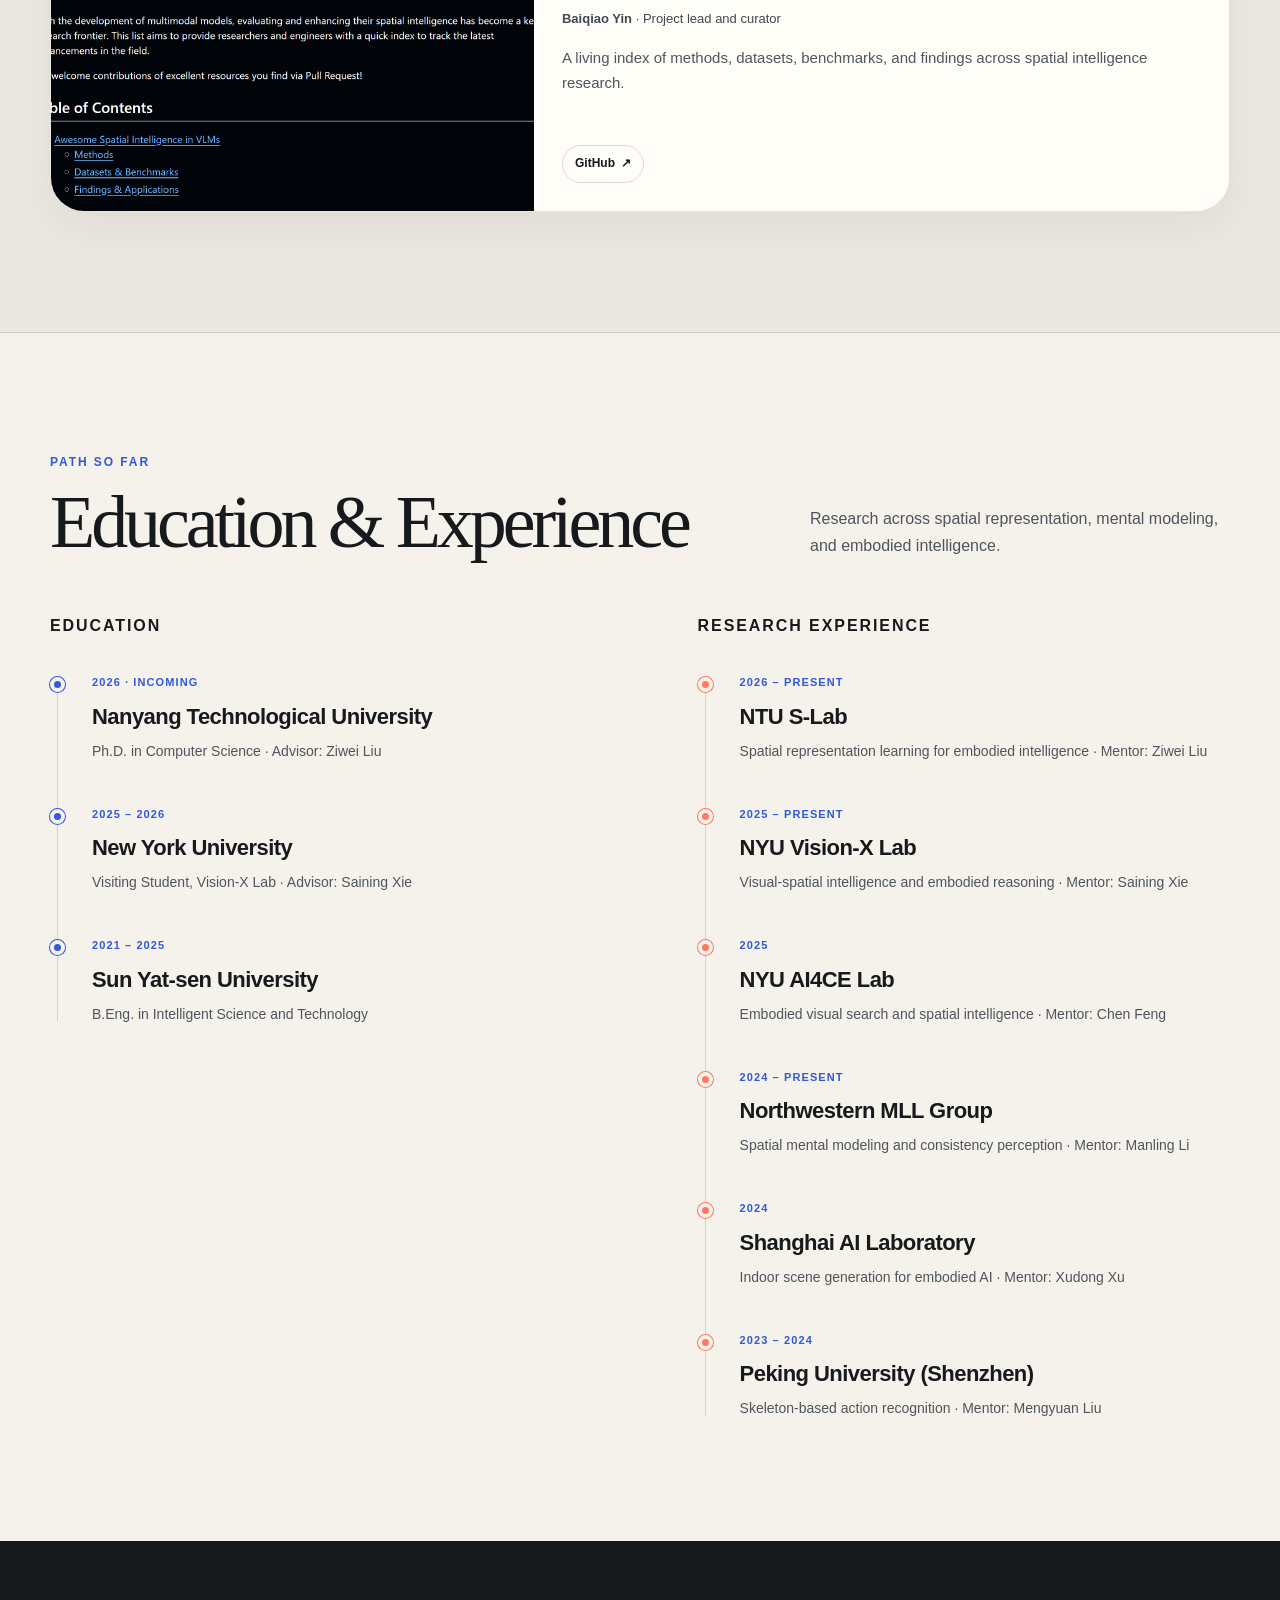
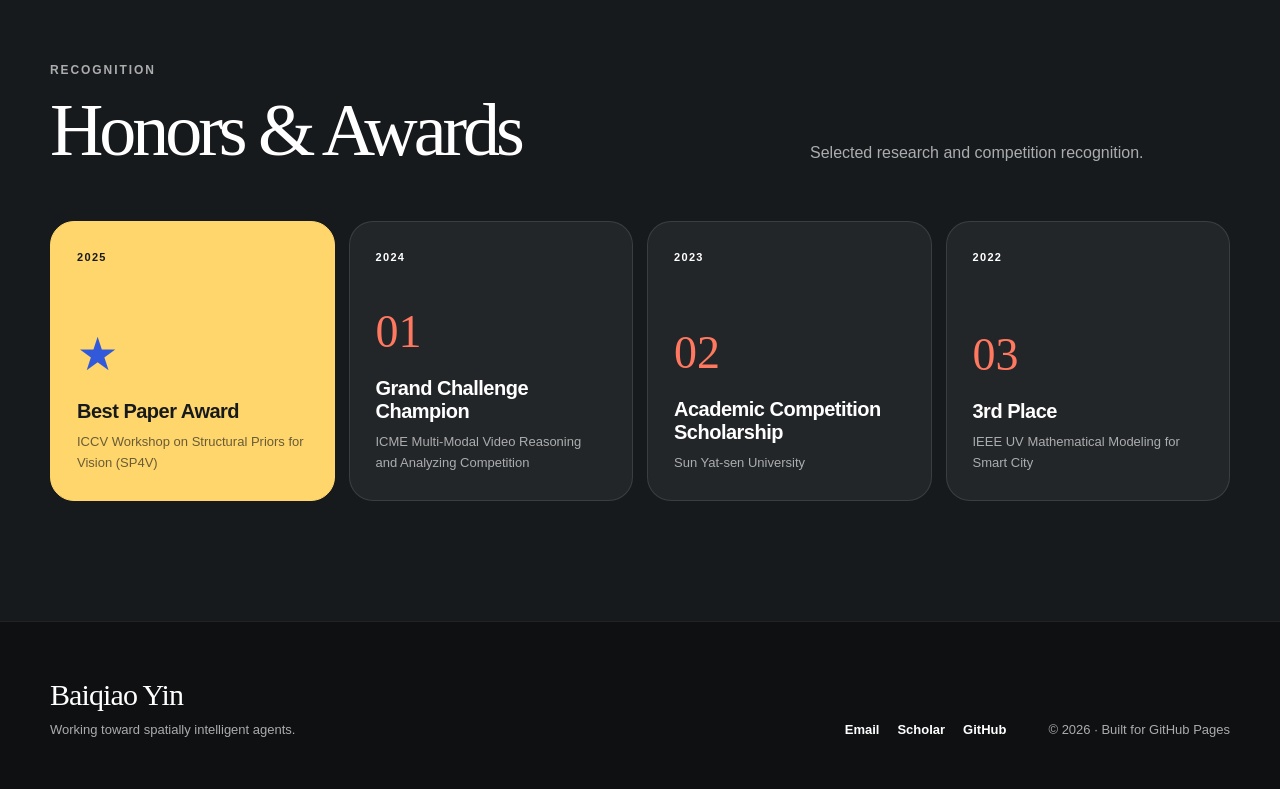
==== commit 5027e072: "Expand research work and experience" ====
--- a/index.html
+++ b/index.html
@@ -43,7 +43,7 @@
         <nav class="site-nav" id="site-nav" aria-label="Primary navigation" data-nav>
           <a href="#news">News</a>
           <a href="#research">Research</a>
-          <a href="#publications">Publications</a>
+          <a href="#publications">Work</a>
           <a href="#experience">Experience</a>
           <a href="#awards">Awards</a>
         </nav>
@@ -104,10 +104,15 @@
               </a>
             </div>
 
-            <a class="hero-update" href="#publications">
+            <a
+              class="hero-update"
+              href="https://yyyybq.github.io/probing-spatial-state/"
+              target="_blank"
+              rel="noopener noreferrer"
+            >
               <span class="status-dot" aria-hidden="true"></span>
-              <span><strong>Latest:</strong> MindBlock is published at ECCV 2026.</span>
-              <span aria-hidden="true">↓</span>
+              <span><strong>Latest:</strong> Probing Spatial State is now live.</span>
+              <span aria-hidden="true">↗</span>
             </a>
           </div>
 
@@ -159,6 +164,36 @@
 
           <div class="news-list">
             <article class="news-item">
+              <time datetime="2026-10">2026.10</time>
+              <span class="news-type">New project</span>
+              <p>
+                <a href="https://yyyybq.github.io/probing-spatial-state/" target="_blank" rel="noopener noreferrer">
+                  Probing Spatial State
+                </a>
+                studies whether frozen visual foundation models maintain a usable spatial state.
+              </p>
+            </article>
+            <article class="news-item">
+              <time datetime="2026-10">2026.10</time>
+              <span class="news-type">Report</span>
+              <p>
+                <a
+                  href="https://www.sensenova.ai/has-gpt-6-astra-achieved-embodied-intelligence"
+                  target="_blank"
+                  rel="noopener noreferrer"
+                >Has GPT-6-Astra Achieved Embodied Intelligence?</a>
+                is released with large-scale benchmark and real-robot evaluations.
+              </p>
+            </article>
+            <article class="news-item">
+              <time datetime="2026">2026</time>
+              <span class="news-type">Acceptance</span>
+              <p>
+                <a href="https://humanoid-vstar.github.io/" target="_blank" rel="noopener noreferrer">Thinking in 360°</a>
+                is accepted to CVPR 2026.
+              </p>
+            </article>
+            <article class="news-item">
               <time datetime="2026-09">2026.09</time>
               <span class="news-type">Publication</span>
               <p>
@@ -242,16 +277,178 @@
 
       <section class="section section--tinted" id="publications" aria-labelledby="publications-title">
         <div class="section-shell">
-          <div class="section-heading">
+          <div class="section-heading section-heading--work">
             <div>
-              <p class="section-kicker">Selected work</p>
-              <h2 id="publications-title">Publications</h2>
-            </div>
-            <p><strong>*</strong> denotes equal contribution. Featured cards highlight recent work.</p>
-          </div>
-
-          <div class="publication-stack">
-            <article class="publication-card publication-card--featured publication-card--dark">
+              <p class="section-kicker">Research portfolio</p>
+              <h2 id="publications-title">Research Work</h2>
+            </div>
+            <p>Switch between a focused selection and the complete list. <strong>*</strong> denotes equal contribution.</p>
+          </div>
+
+          <div class="work-toolbar">
+            <div class="work-filter" role="group" aria-label="Filter research work">
+              <button class="is-active" type="button" data-work-filter="selected" aria-pressed="true">
+                Selected Work <span>4</span>
+              </button>
+              <button type="button" data-work-filter="all" aria-pressed="false">
+                All Work <span>10</span>
+              </button>
+            </div>
+            <p class="work-filter-status" data-work-filter-status aria-live="polite">Showing 4 selected works</p>
+          </div>
+
+          <div class="work-groups">
+            <div class="publication-grid publication-grid--lead" data-work-group>
+              <article class="publication-card publication-card--compact" data-work-card data-selected="false">
+                <a
+                  class="publication-media publication-media--compact"
+                  href="https://www.sensenova.ai/has-gpt-6-astra-achieved-embodied-intelligence"
+                  target="_blank"
+                  rel="noopener noreferrer"
+                  aria-label="Open the GPT-6-Astra embodied intelligence technical report project page"
+                >
+                  <img
+                    src="https://www.sensenova.ai/gpt-6/assets/img/brand/og-image.jpg"
+                    alt="Has GPT-6-Astra Achieved Embodied Intelligence project preview"
+                    width="1200"
+                    height="630"
+                    loading="lazy"
+                    decoding="async"
+                  >
+                </a>
+                <div class="publication-copy">
+                  <div class="publication-meta">
+                    <span class="venue-badge venue-badge--green">Technical Report · 2026</span>
+                    <span>Embodied agents · Real-robot evaluation</span>
+                  </div>
+                  <h3>
+                    <a
+                      href="https://www.sensenova.ai/has-gpt-6-astra-achieved-embodied-intelligence"
+                      target="_blank"
+                      rel="noopener noreferrer"
+                    >Has GPT-6-Astra Achieved Embodied Intelligence?</a>
+                  </h3>
+                  <p class="authors"><strong>Baiqiao Yin</strong> · Joint Research Team</p>
+                  <p class="publication-summary">
+                    A large-scale study across 12 embodied benchmarks, harness ablations, and eight real-robot platforms,
+                    examining the gap between embodied competence and reliable deployment.
+                  </p>
+                  <div class="publication-links">
+                    <a
+                      href="https://www.sensenova.ai/has-gpt-6-astra-achieved-embodied-intelligence"
+                      target="_blank"
+                      rel="noopener noreferrer"
+                    >Project <span>↗</span></a>
+                    <a
+                      href="https://www.sensenova.ai/gpt-6/assets/docs/has_gpt-6_achieved_embodied_intelligence.pdf"
+                      target="_blank"
+                      rel="noopener noreferrer"
+                    >Report <span>↗</span></a>
+                    <a href="https://github.com/OpenSenseNova/SenseNova-RoboRSI" target="_blank" rel="noopener noreferrer">
+                      Code <span>↗</span>
+                    </a>
+                  </div>
+                </div>
+              </article>
+
+              <article class="publication-card publication-card--compact" data-work-card data-selected="false">
+                <a
+                  class="publication-media publication-media--compact"
+                  href="https://humanoid-vstar.github.io/"
+                  target="_blank"
+                  rel="noopener noreferrer"
+                  aria-label="Open the Thinking in 360 project page"
+                >
+                  <img
+                    src="https://humanoid-vstar.github.io/figs/header_360.png"
+                    alt="Thinking in 360 humanoid visual search overview"
+                    width="1920"
+                    height="1080"
+                    loading="lazy"
+                    decoding="async"
+                  >
+                </a>
+                <div class="publication-copy">
+                  <div class="publication-meta">
+                    <span class="venue-badge venue-badge--blue">CVPR 2026</span>
+                    <span>Humanoid visual search · Active perception</span>
+                  </div>
+                  <h3>
+                    <a href="https://humanoid-vstar.github.io/" target="_blank" rel="noopener noreferrer">
+                      Thinking in 360°: Humanoid Visual Search in the Wild
+                    </a>
+                  </h3>
+                  <p class="authors">
+                    Heyang Yu*, Yinan Han*, Xiangyu Zhang, <strong>Baiqiao Yin</strong>, Bowen Chang, Xiangyu Han,
+                    Xinhao Liu, Jing Zhang, Marco Pavone, Chen Feng, Saining Xie, Yiming Li
+                  </p>
+                  <p class="publication-summary">
+                    Introduces humanoid visual search in immersive 360° scenes and H* Bench for active object and path search
+                    in visually complex real-world environments.
+                  </p>
+                  <div class="publication-links">
+                    <a href="https://humanoid-vstar.github.io/" target="_blank" rel="noopener noreferrer">Project <span>↗</span></a>
+                    <a href="https://arxiv.org/abs/2511.20351" target="_blank" rel="noopener noreferrer">arXiv <span>↗</span></a>
+                    <a href="https://github.com/THUSI-Lab/Hstar" target="_blank" rel="noopener noreferrer">Code <span>↗</span></a>
+                  </div>
+                </div>
+              </article>
+            </div>
+
+            <div class="publication-stack" data-work-group>
+              <article class="publication-card publication-card--featured" data-work-card data-selected="true">
+                <a
+                  class="publication-media publication-media--contain publication-media--state"
+                  href="https://yyyybq.github.io/probing-spatial-state/"
+                  target="_blank"
+                  rel="noopener noreferrer"
+                  aria-label="Open the Probing Spatial State project page"
+                >
+                  <img
+                    src="https://yyyybq.github.io/probing-spatial-state/assets/teaser.jpg"
+                    alt="Probing Spatial State benchmark overview"
+                    width="1600"
+                    height="900"
+                    loading="lazy"
+                    decoding="async"
+                  >
+                  <span class="media-new">New project</span>
+                </a>
+                <div class="publication-copy">
+                  <div class="publication-meta">
+                    <span class="venue-badge venue-badge--green">Under Review · 2026</span>
+                    <span>Spatial state · Visual foundation models</span>
+                  </div>
+                  <h3>
+                    <a href="https://yyyybq.github.io/probing-spatial-state/" target="_blank" rel="noopener noreferrer">
+                      Probing Spatial State Representations in Visual Foundation Models
+                    </a>
+                  </h3>
+                  <p class="authors">
+                    <strong>Baiqiao Yin</strong>, Zhongang Cai, Ruisi Wang, Qiwei Liang, Lei Yang, Ziwei Liu
+                  </p>
+                  <p class="publication-summary">
+                    Probes ten frozen visual representations across spatial structure, object persistence, predictive update,
+                    and actionability to ask whether today's foundation models maintain a usable spatial state.
+                  </p>
+                  <div class="publication-links">
+                    <a href="https://yyyybq.github.io/probing-spatial-state/" target="_blank" rel="noopener noreferrer">
+                      Interactive project <span>↗</span>
+                    </a>
+                    <a
+                      href="https://github.com/yyyybq/Probing_Spatial_State_Release"
+                      target="_blank"
+                      rel="noopener noreferrer"
+                    >Code <span>↗</span></a>
+                  </div>
+                </div>
+              </article>
+
+              <article
+                class="publication-card publication-card--featured publication-card--dark"
+                data-work-card
+                data-selected="true"
+              >
               <a
                 class="publication-media publication-media--contain"
                 href="https://doi.org/10.1007/978-3-032-37432-5_8"
@@ -294,7 +491,7 @@
               </div>
             </article>
 
-            <article class="publication-card publication-card--featured">
+              <article class="publication-card publication-card--featured" data-work-card data-selected="true">
               <a
                 class="publication-media publication-media--contain publication-media--warm"
                 href="https://mind-cube.github.io/"
@@ -338,8 +535,8 @@
             </article>
           </div>
 
-          <div class="publication-grid">
-            <article class="publication-card publication-card--compact">
+            <div class="publication-grid" data-work-group>
+              <article class="publication-card publication-card--compact" data-work-card data-selected="true">
               <a
                 class="publication-media publication-media--compact"
                 href="https://github.com/mll-lab-nu/Awesome-Spatial-Intelligence-in-VLM"
@@ -374,7 +571,7 @@
               </div>
             </article>
 
-            <article class="publication-card publication-card--compact">
+              <article class="publication-card publication-card--compact" data-work-card data-selected="false">
               <a
                 class="publication-media publication-media--compact publication-media--contain"
                 href="https://yyyybq.github.io/Skeleton2Point.github.io/"
@@ -409,7 +606,7 @@
               </div>
             </article>
 
-            <article class="publication-card publication-card--compact">
+              <article class="publication-card publication-card--compact" data-work-card data-selected="false">
               <a
                 class="publication-media publication-media--compact publication-media--contain"
                 href="https://howe140.github.io/theatergen.io/"
@@ -444,7 +641,7 @@
               </div>
             </article>
 
-            <article class="publication-card publication-card--compact">
+              <article class="publication-card publication-card--compact" data-work-card data-selected="false">
               <a
                 class="publication-media publication-media--compact publication-media--contain"
                 href="https://ieeexplore.ieee.org/document/10645450"
@@ -479,7 +676,7 @@
               </div>
             </article>
 
-            <article class="publication-card publication-card--compact">
+              <article class="publication-card publication-card--compact" data-work-card data-selected="false">
               <a
                 class="publication-media publication-media--compact publication-media--contain"
                 href="https://openreview.net/forum?id=JIlIYIHMuv"
@@ -512,6 +709,7 @@
                 </div>
               </div>
             </article>
+            </div>
           </div>
         </div>
       </section>
@@ -562,6 +760,22 @@
                 </article>
                 <article class="timeline-item">
                   <span class="timeline-dot timeline-dot--coral" aria-hidden="true"></span>
+                  <time>2025 – Present</time>
+                  <h4>
+                    <a href="https://www.sainingxie.com/" target="_blank" rel="noopener noreferrer">NYU Vision-X Lab</a>
+                  </h4>
+                  <p>Visual-spatial intelligence and embodied reasoning · Mentor: Saining Xie</p>
+                </article>
+                <article class="timeline-item">
+                  <span class="timeline-dot timeline-dot--coral" aria-hidden="true"></span>
+                  <time>2025</time>
+                  <h4>
+                    <a href="https://ai4ce.github.io/" target="_blank" rel="noopener noreferrer">NYU AI4CE Lab</a>
+                  </h4>
+                  <p>Embodied visual search and spatial intelligence · Mentor: Chen Feng</p>
+                </article>
+                <article class="timeline-item">
+                  <span class="timeline-dot timeline-dot--coral" aria-hidden="true"></span>
                   <time>2024 – Present</time>
                   <h4>Northwestern MLL Group</h4>
                   <p>Spatial mental modeling and consistency perception · Mentor: Manling Li</p>
--- a/stylesheet.css
+++ b/stylesheet.css
@@ -28,6 +28,10 @@
   box-sizing: border-box;
 }
 
+[hidden] {
+  display: none !important;
+}
+
 html {
   scroll-behavior: smooth;
   scroll-padding-top: 96px;
@@ -877,6 +881,86 @@
   border-bottom: 1px solid var(--line);
 }
 
+.section-heading--work {
+  margin-bottom: 30px;
+}
+
+.work-toolbar {
+  margin-bottom: 26px;
+  display: flex;
+  align-items: center;
+  justify-content: space-between;
+  gap: 18px;
+}
+
+.work-filter {
+  display: inline-flex;
+  align-items: center;
+  gap: 5px;
+  padding: 5px;
+  background: rgba(255, 255, 255, 0.56);
+  border: 1px solid rgba(23, 26, 29, 0.12);
+  border-radius: 999px;
+  box-shadow: 0 10px 28px rgba(27, 31, 42, 0.06);
+}
+
+.work-filter button {
+  display: inline-flex;
+  align-items: center;
+  gap: 8px;
+  padding: 10px 15px;
+  color: var(--ink-soft);
+  background: transparent;
+  border: 0;
+  border-radius: 999px;
+  font: inherit;
+  font-size: 13px;
+  font-weight: 800;
+  cursor: pointer;
+  transition: color 180ms ease, background 180ms ease, box-shadow 180ms ease;
+}
+
+.work-filter button:hover {
+  color: var(--ink);
+}
+
+.work-filter button[aria-pressed="true"] {
+  color: var(--white);
+  background: var(--ink);
+  box-shadow: 0 8px 20px rgba(23, 26, 29, 0.18);
+}
+
+.work-filter button span {
+  min-width: 22px;
+  padding: 2px 6px;
+  color: inherit;
+  background: rgba(128, 128, 128, 0.14);
+  border-radius: 999px;
+  font-size: 10px;
+  line-height: 1.4;
+  text-align: center;
+}
+
+.work-filter button[aria-pressed="true"] span {
+  background: rgba(255, 255, 255, 0.16);
+}
+
+.work-filter-status {
+  margin: 0;
+  color: var(--ink-soft);
+  font-size: 12px;
+  font-weight: 700;
+}
+
+.work-groups {
+  display: grid;
+  gap: 24px;
+}
+
+.work-groups .publication-grid {
+  margin-top: 0;
+}
+
 .publication-stack {
   display: grid;
   gap: 24px;
@@ -956,6 +1040,10 @@
 
 .publication-media--warm {
   background: #f5ead1;
+}
+
+.publication-media--state {
+  background: #f0ece5;
 }
 
 .media-award {
@@ -972,6 +1060,21 @@
   letter-spacing: 0.04em;
 }
 
+.media-new {
+  position: absolute;
+  top: 20px;
+  left: 20px;
+  padding: 8px 12px;
+  color: var(--white);
+  background: var(--coral);
+  border-radius: 999px;
+  box-shadow: 0 8px 22px rgba(80, 30, 12, 0.18);
+  font-size: 11px;
+  font-weight: 850;
+  letter-spacing: 0.04em;
+  text-transform: uppercase;
+}
+
 .publication-copy {
   padding: clamp(30px, 4vw, 52px);
 }
@@ -1014,6 +1117,10 @@
   background: #deded8;
 }
 
+.venue-badge--green {
+  background: #28785f;
+}
+
 .publication-copy h3 {
   margin: 0 0 18px;
   font-size: clamp(26px, 3vw, 39px);
@@ -1110,6 +1217,21 @@
   padding-top: 22px;
 }
 
+@media (min-width: 861px) {
+  .publication-grid[data-visible-count="1"] {
+    grid-template-columns: minmax(0, 1fr);
+  }
+
+  .publication-grid[data-visible-count="1"] .publication-card--compact {
+    grid-template-columns: minmax(320px, 0.82fr) minmax(0, 1.18fr);
+    grid-template-rows: none;
+  }
+
+  .publication-grid[data-visible-count="1"] .publication-media--compact {
+    min-height: 320px;
+  }
+}
+
 .timeline-layout {
   display: grid;
   grid-template-columns: repeat(2, minmax(0, 1fr));
@@ -1178,6 +1300,17 @@
   margin: 0 0 5px;
   font-size: 22px;
   letter-spacing: -0.025em;
+}
+
+.timeline-item h4 a {
+  text-decoration-color: transparent;
+  text-underline-offset: 0.16em;
+  transition: color 180ms ease, text-decoration-color 180ms ease;
+}
+
+.timeline-item h4 a:hover {
+  color: var(--blue);
+  text-decoration-color: currentColor;
 }
 
 .timeline-item p {
@@ -1574,6 +1707,22 @@
     margin-bottom: 38px;
   }
 
+  .work-toolbar {
+    align-items: stretch;
+    flex-direction: column;
+  }
+
+  .work-filter {
+    display: grid;
+    grid-template-columns: repeat(2, minmax(0, 1fr));
+    width: 100%;
+  }
+
+  .work-filter button {
+    justify-content: center;
+    padding-inline: 10px;
+  }
+
   .section-heading h2,
   .section-heading--wide h2 {
     font-size: clamp(42px, 13vw, 62px);
@@ -1628,7 +1777,8 @@
     grid-template-rows: 210px 1fr;
   }
 
-  .media-award {
+  .media-award,
+  .media-new {
     top: 12px;
     left: 12px;
     font-size: 9px;
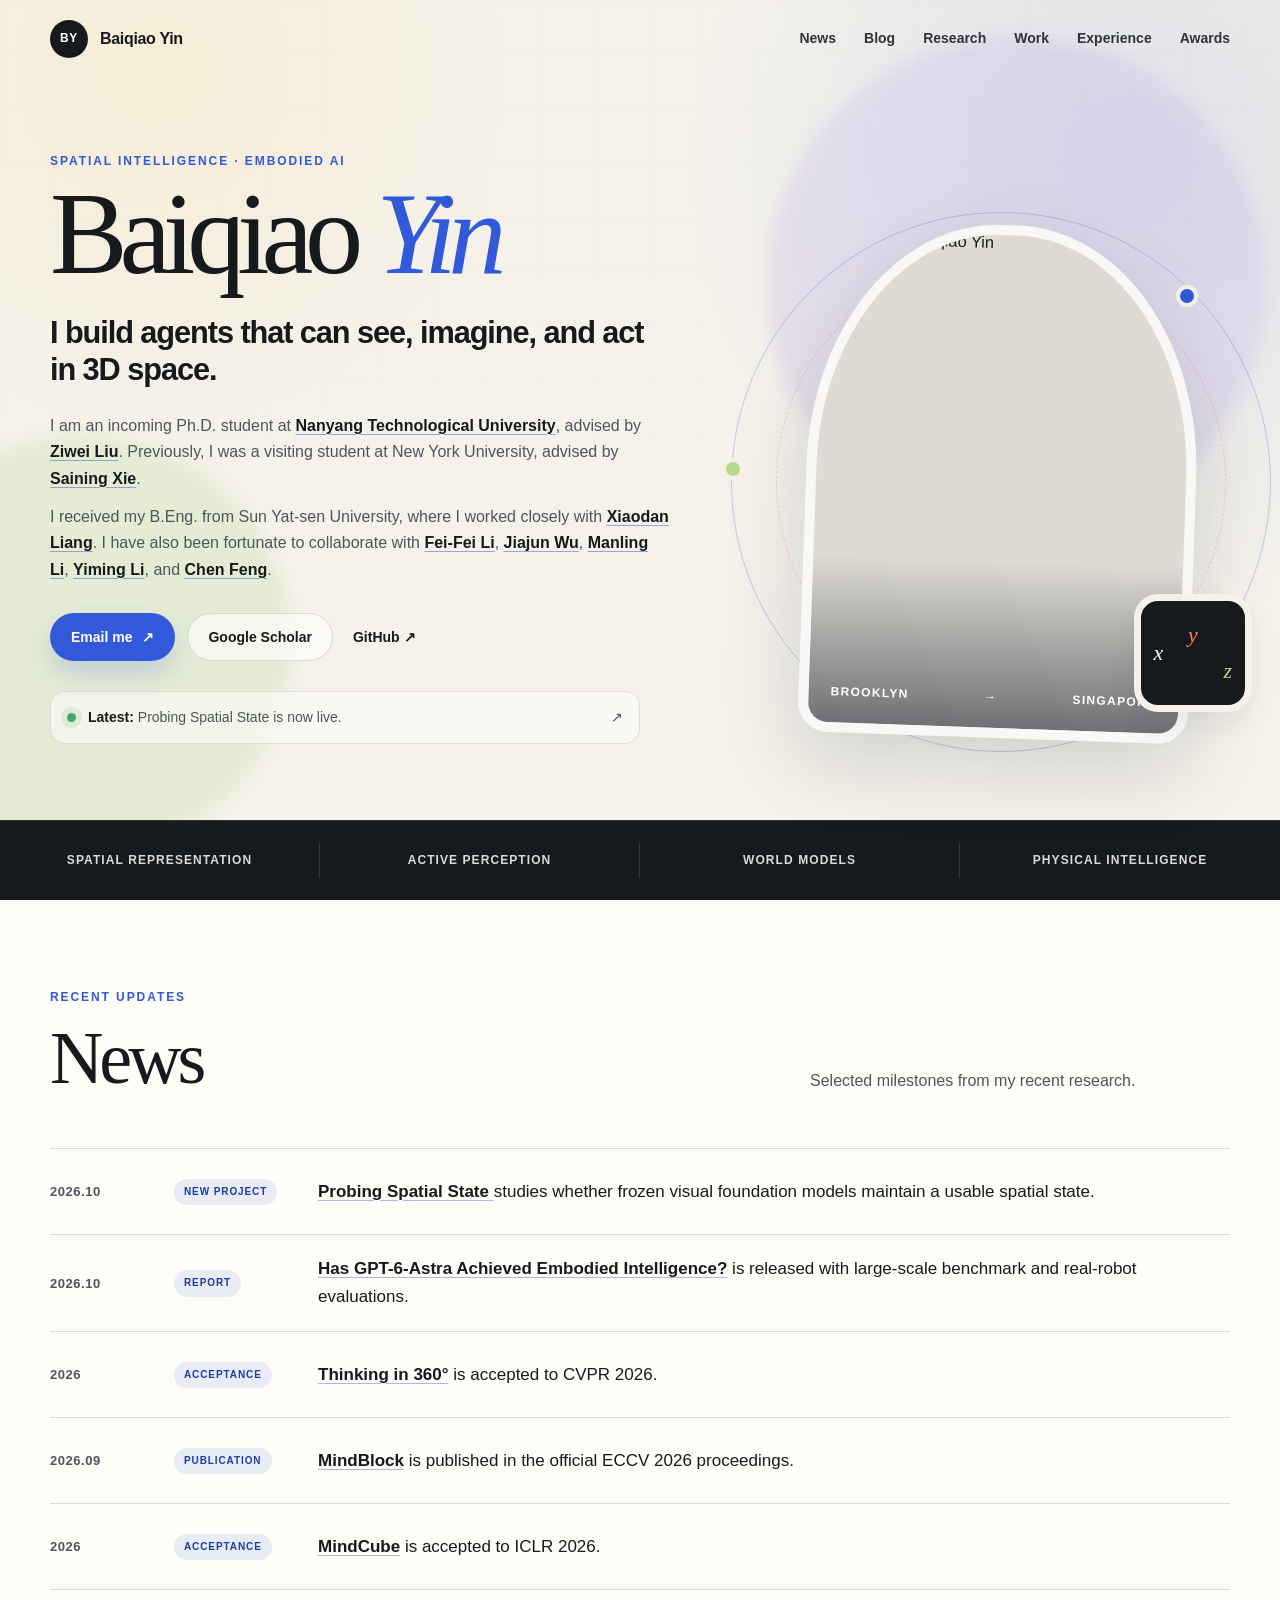
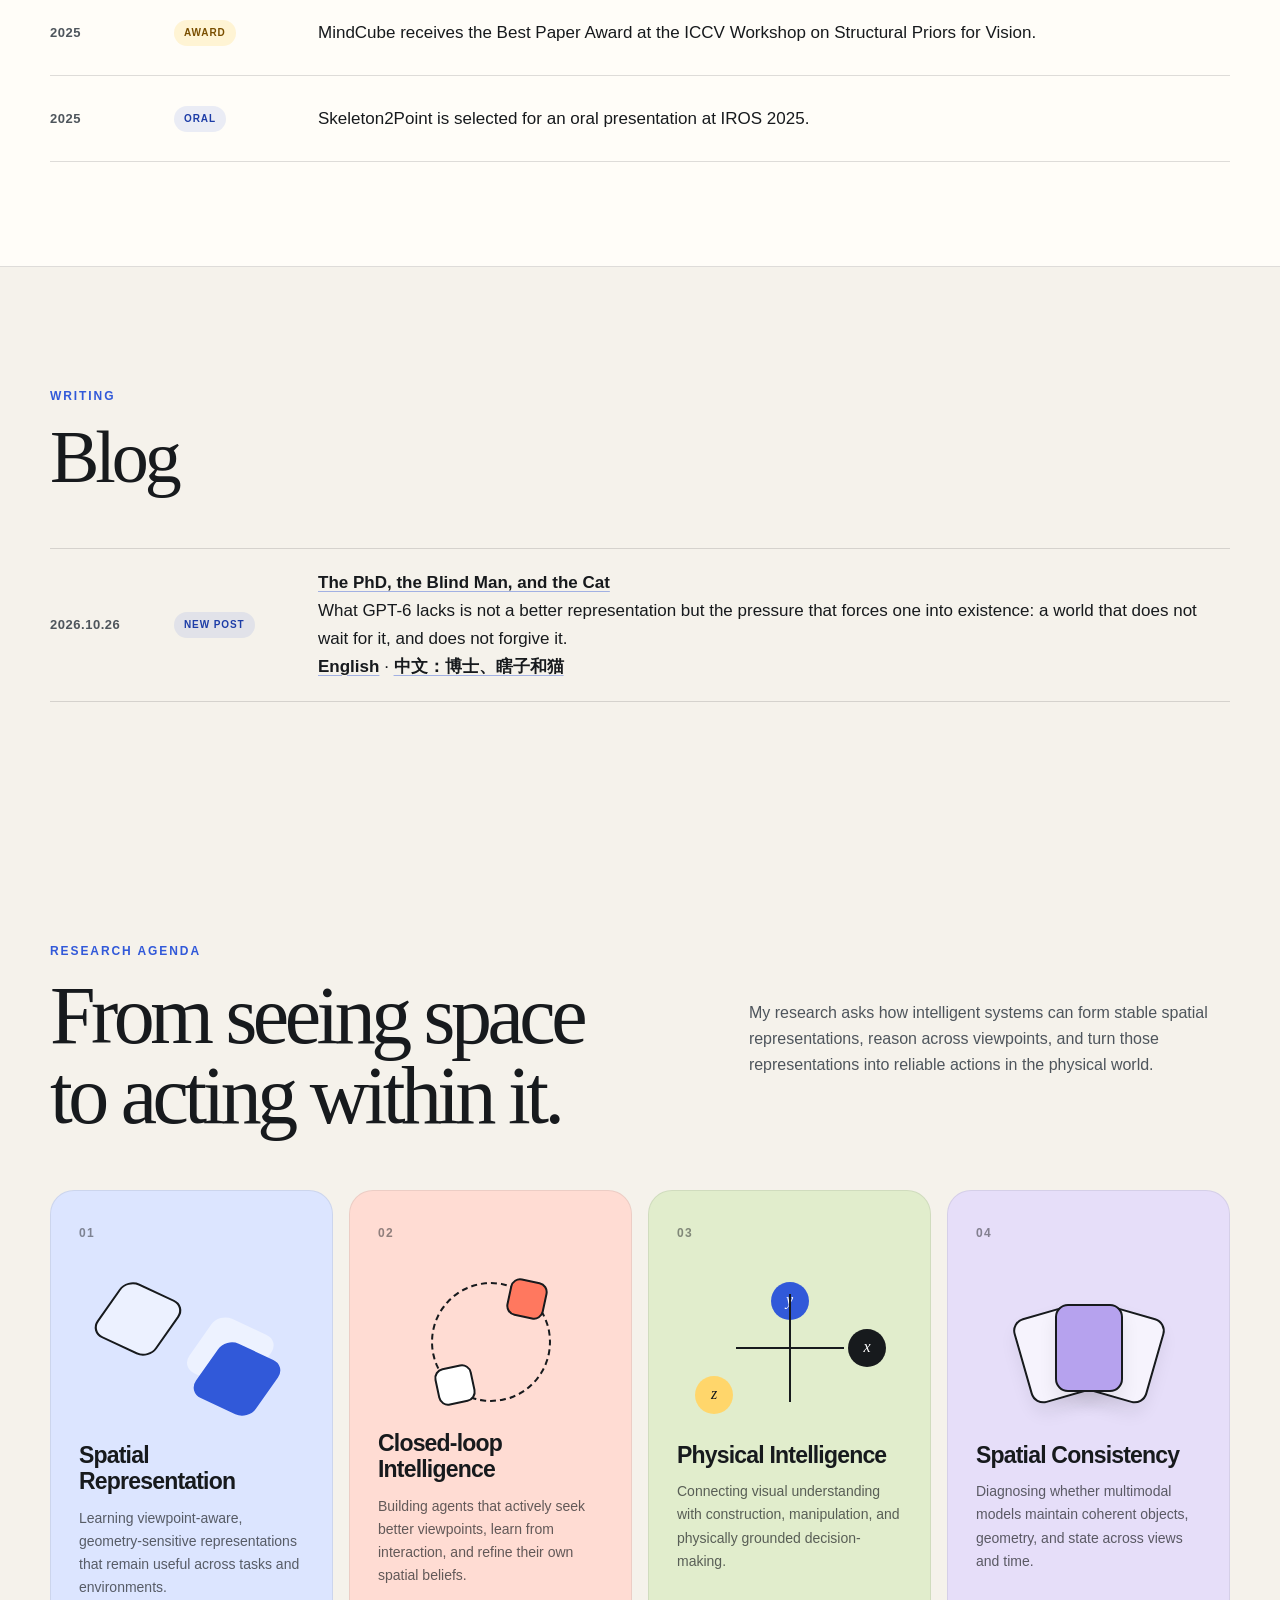
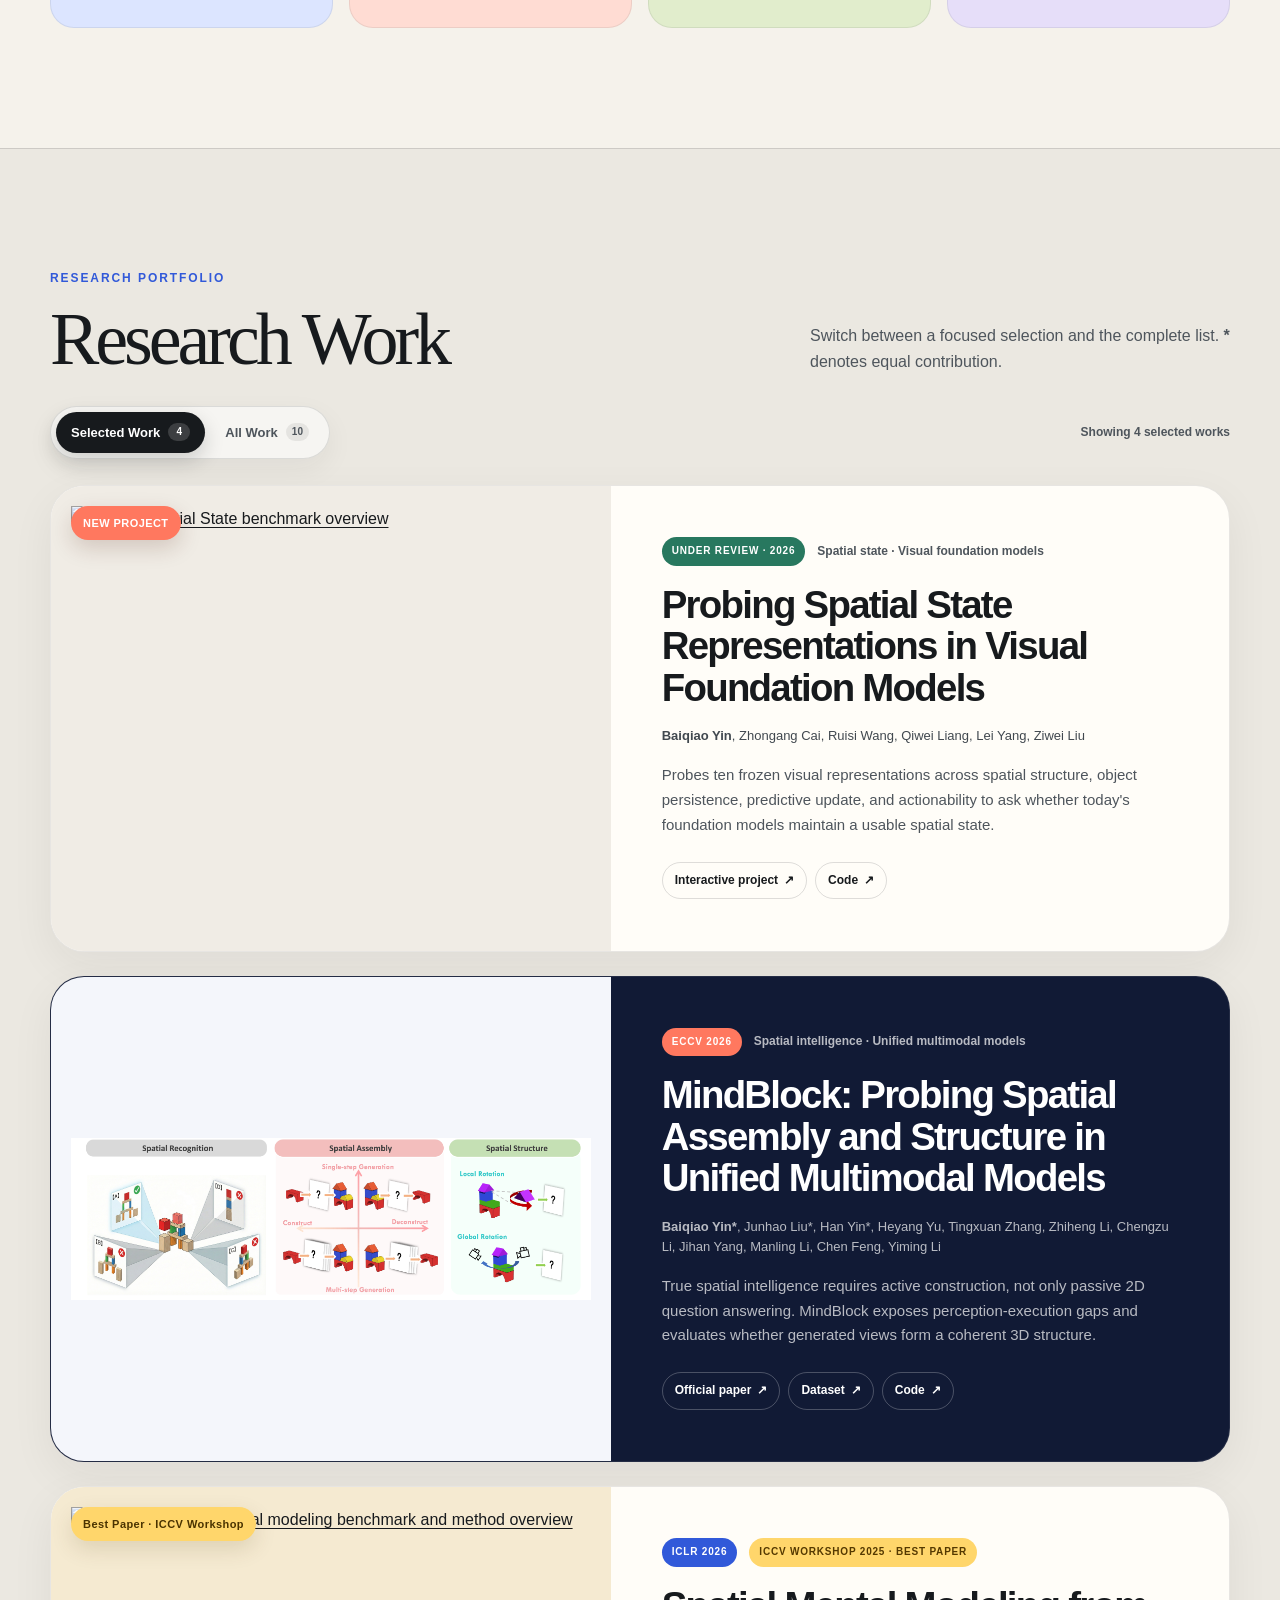
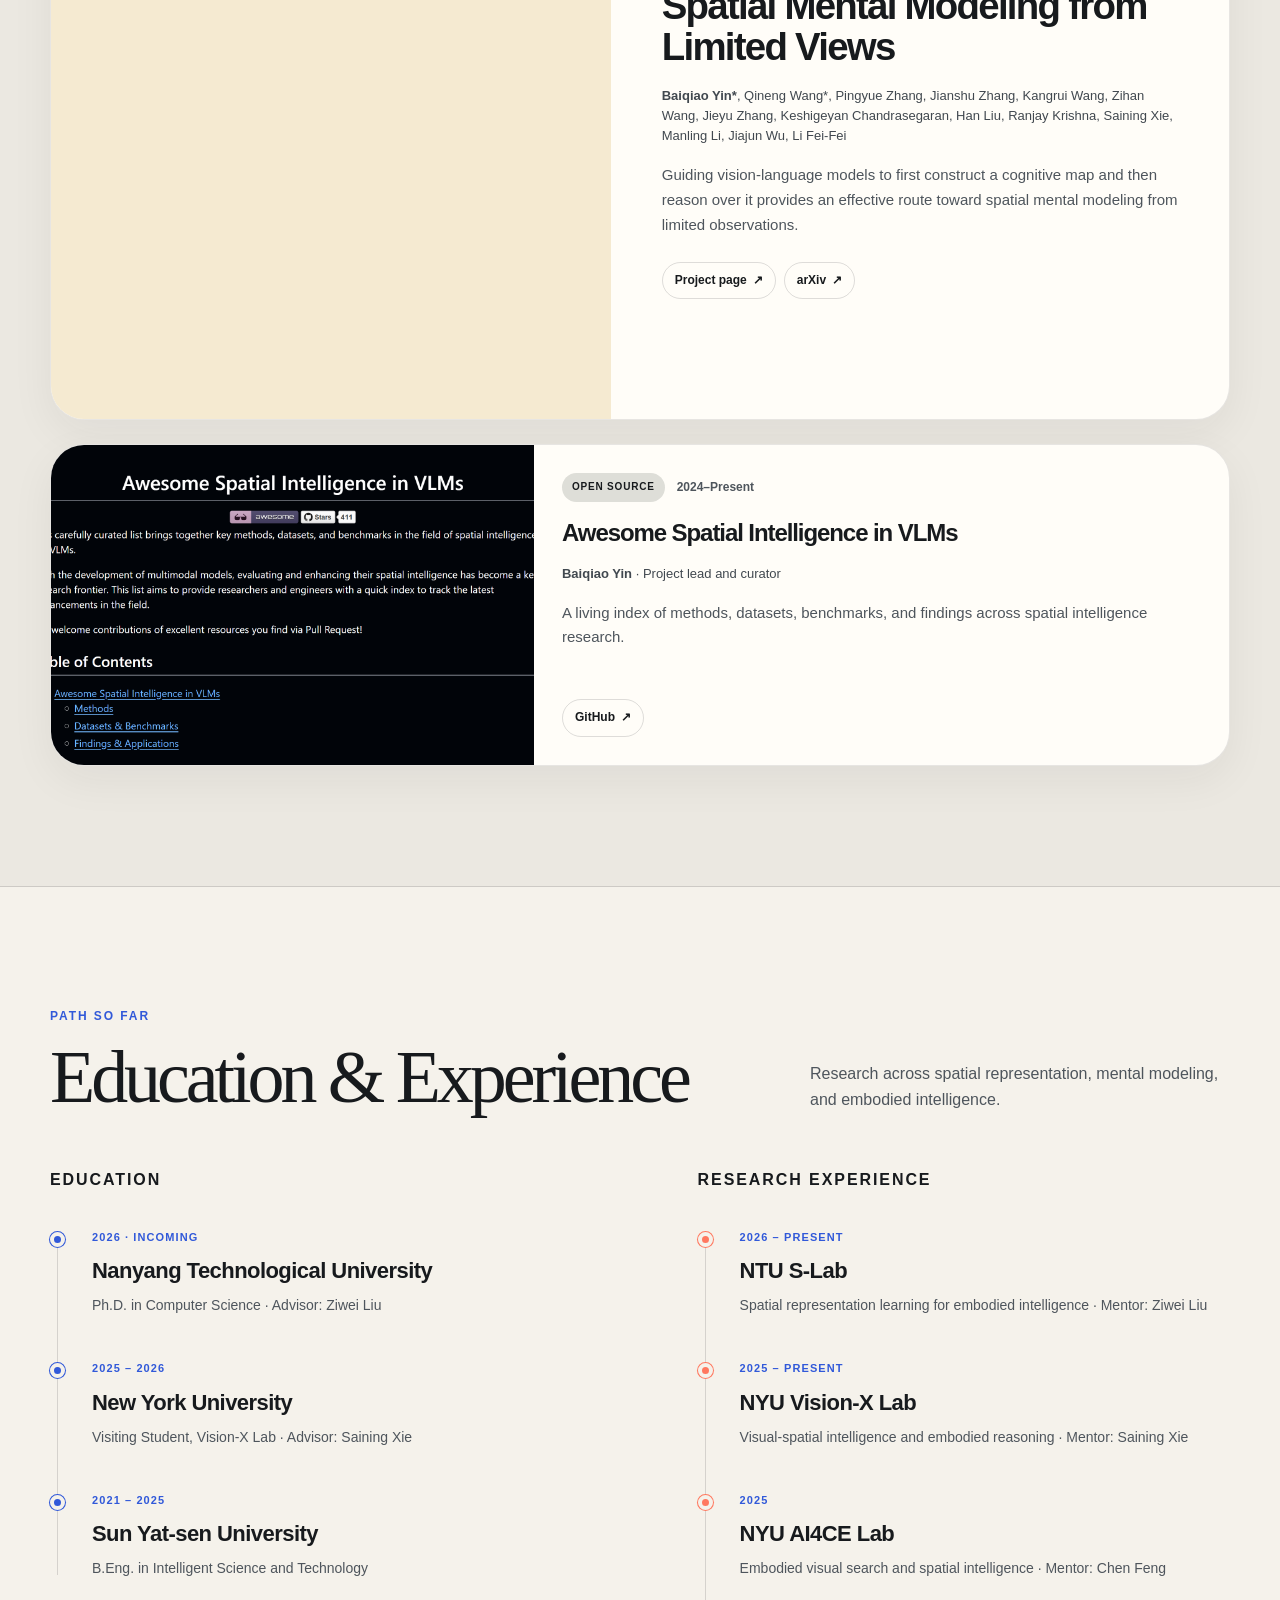
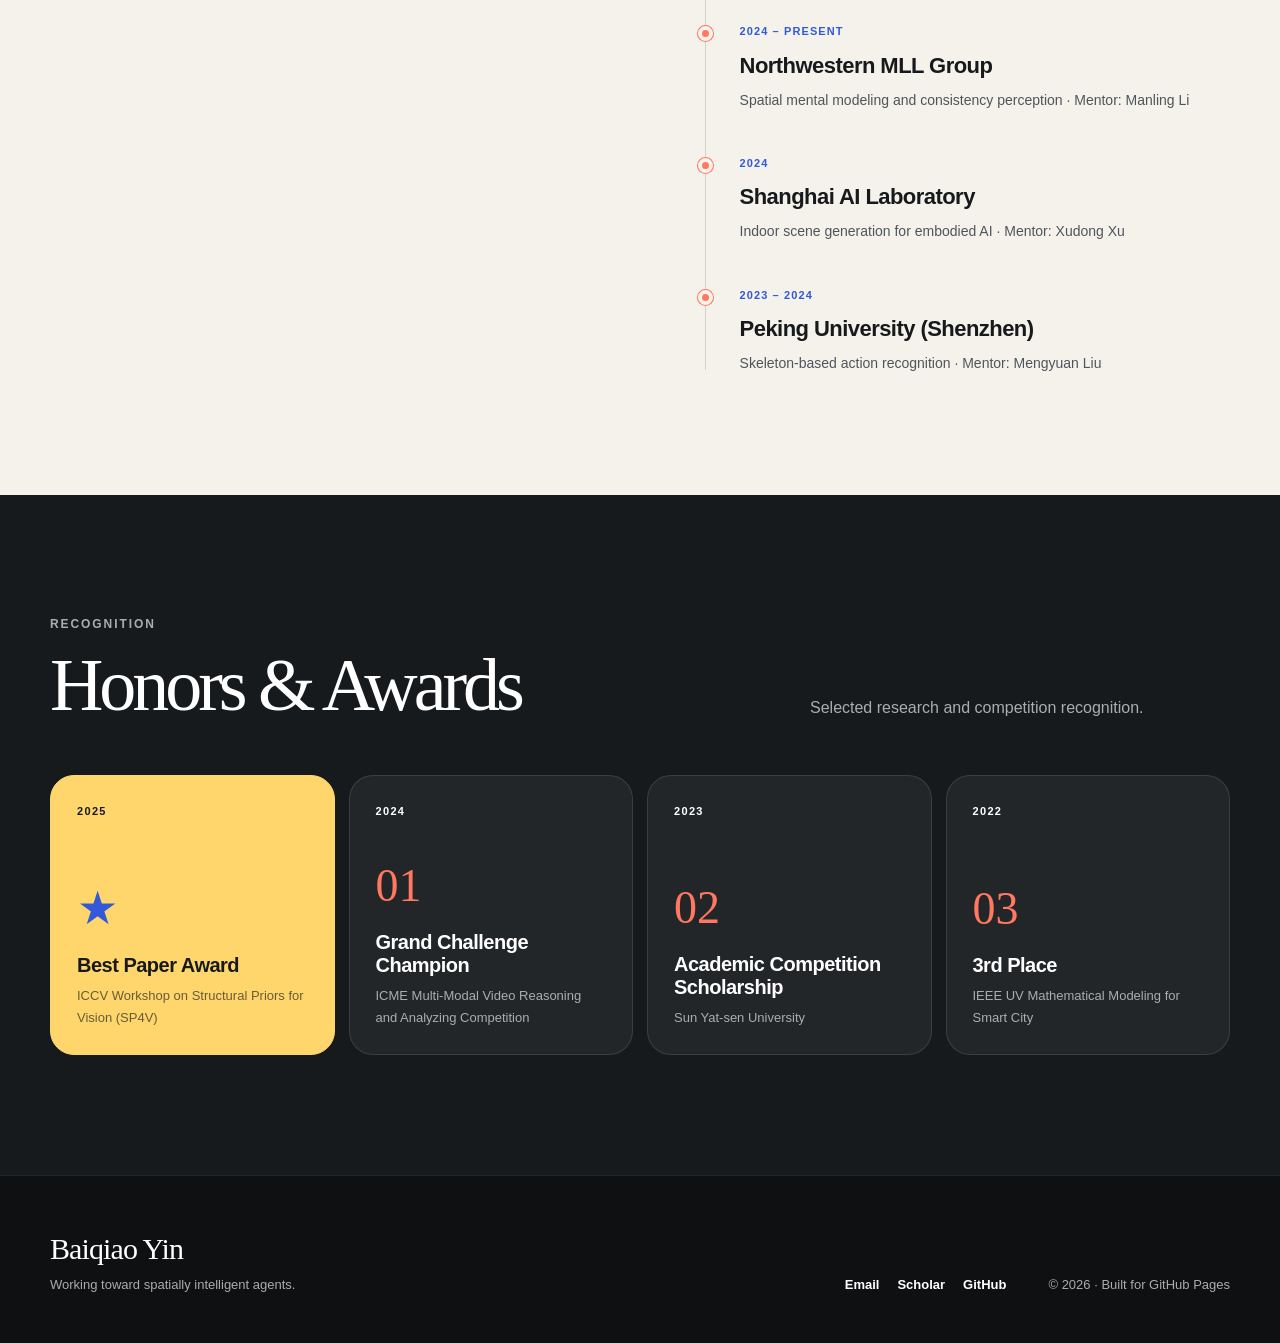
==== commit 097d499f: "Publish The PhD, the Blind Man, and the Cat in Chinese and English" ====
--- a/index.html
+++ b/index.html
@@ -42,6 +42,7 @@
 
         <nav class="site-nav" id="site-nav" aria-label="Primary navigation" data-nav>
           <a href="#news">News</a>
+          <a href="#blog">Blog</a>
           <a href="#research">Research</a>
           <a href="#publications">Work</a>
           <a href="#experience">Experience</a>
@@ -218,6 +219,28 @@
               <time datetime="2025">2025</time>
               <span class="news-type">Oral</span>
               <p>Skeleton2Point is selected for an oral presentation at IROS 2025.</p>
+            </article>
+          </div>
+        </div>
+      </section>
+
+      <section class="section" id="blog" aria-labelledby="blog-title">
+        <div class="section-shell">
+          <div class="section-heading">
+            <div>
+              <p class="section-kicker">Writing</p>
+              <h2 id="blog-title">Blog</h2>
+            </div>
+          </div>
+          <div class="news-list">
+            <article class="news-item">
+              <time datetime="2026-10-26">2026.10.26</time>
+              <span class="news-type">New post</span>
+              <div>
+                <p><a href="blog/phd-blind-man-and-cat/en.html"><strong>The PhD, the Blind Man, and the Cat</strong></a></p>
+                <p>What GPT-6 lacks is not a better representation but the pressure that forces one into existence: a world that does not wait for it, and does not forgive it.</p>
+                <p><a href="blog/phd-blind-man-and-cat/en.html" lang="en" hreflang="en">English</a> · <a href="blog/phd-blind-man-and-cat/" lang="zh" hreflang="zh">中文：博士、瞎子和猫</a></p>
+              </div>
             </article>
           </div>
         </div>
@@ -854,3 +877,4 @@
     </footer>
   </body>
 </html>
+
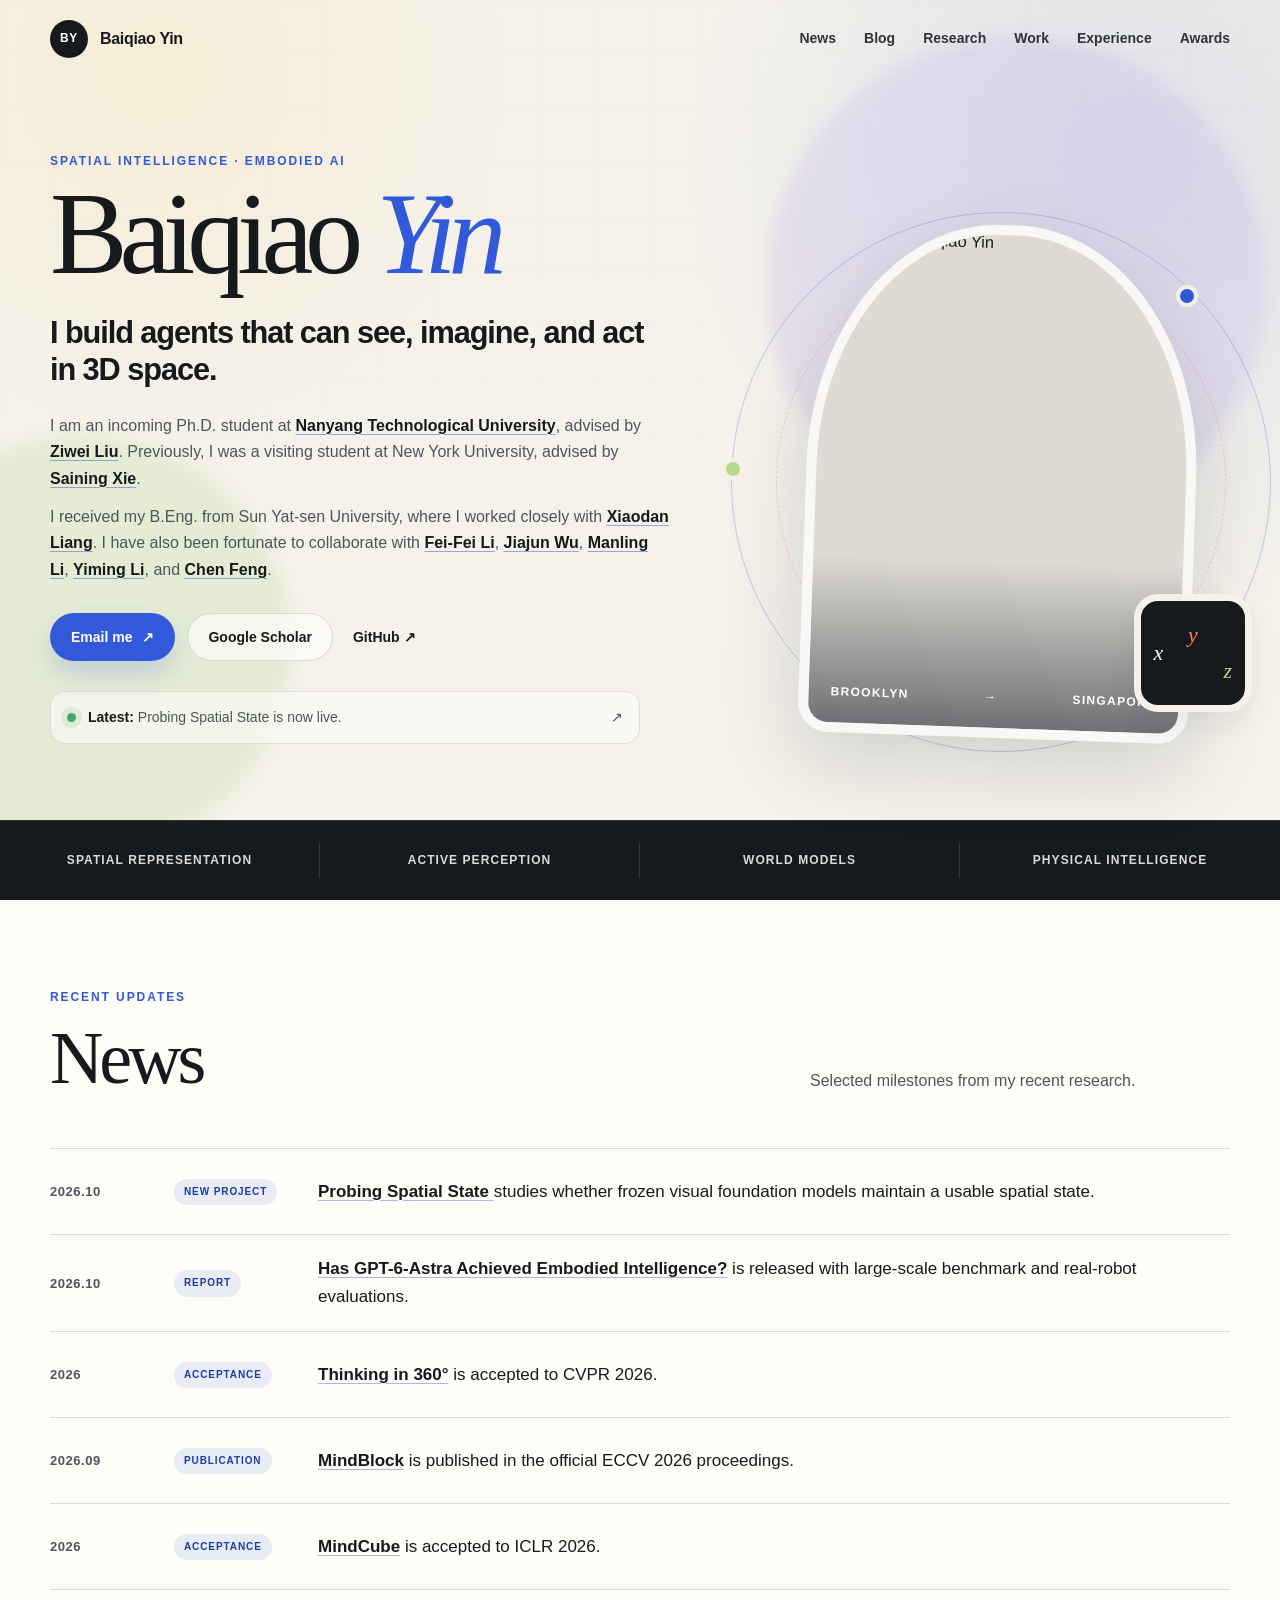
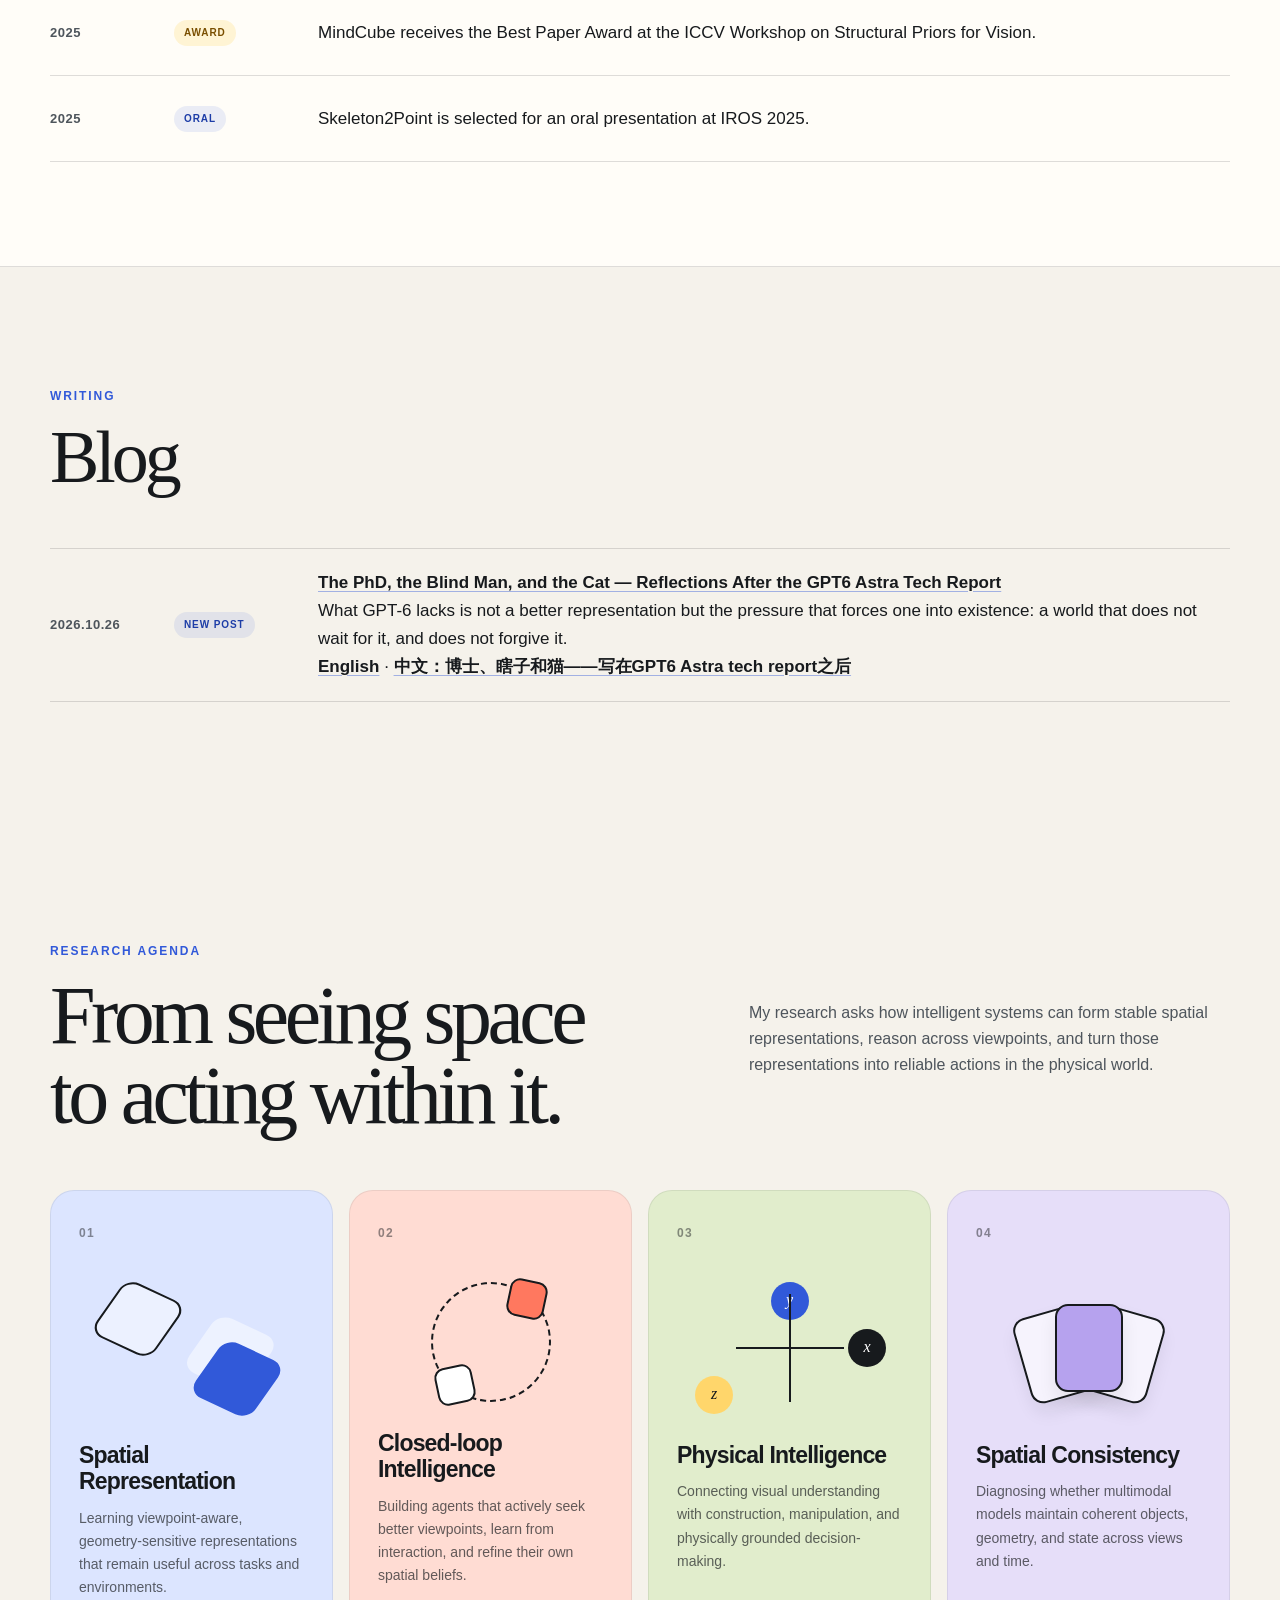
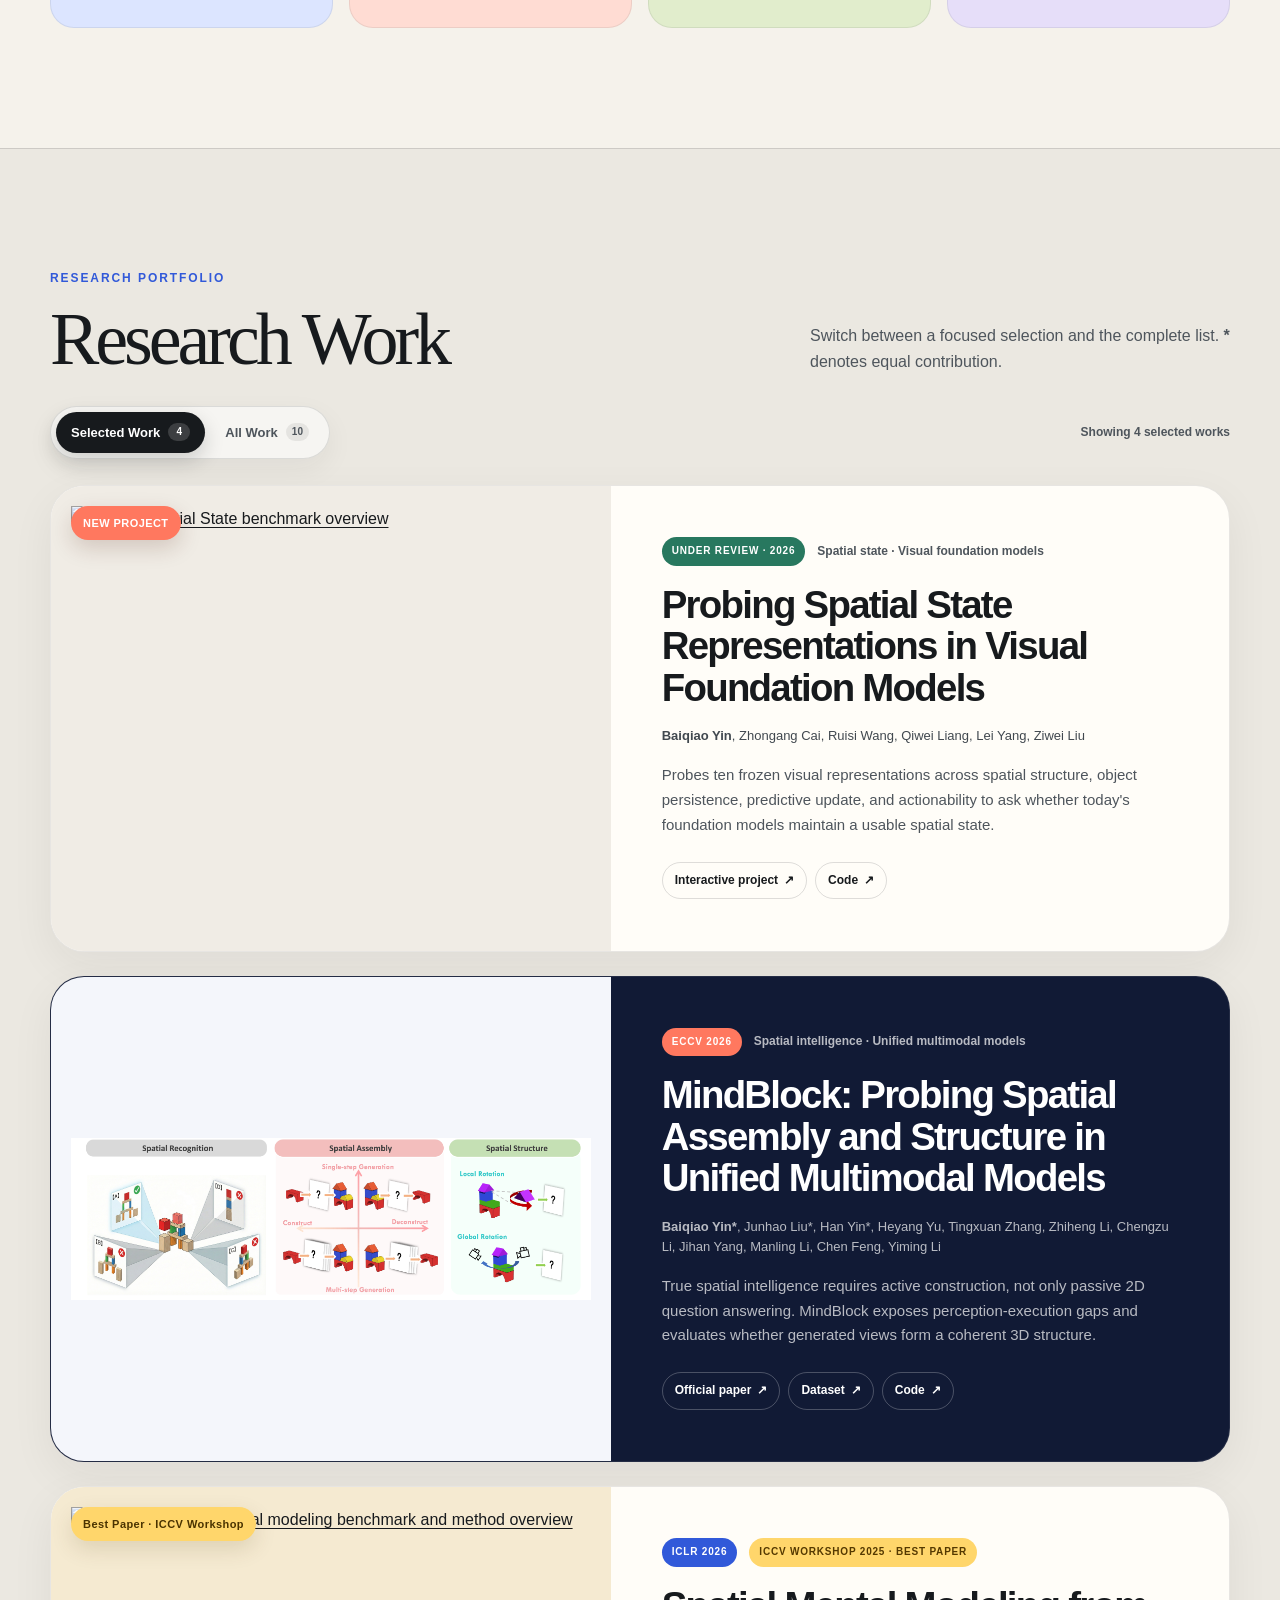
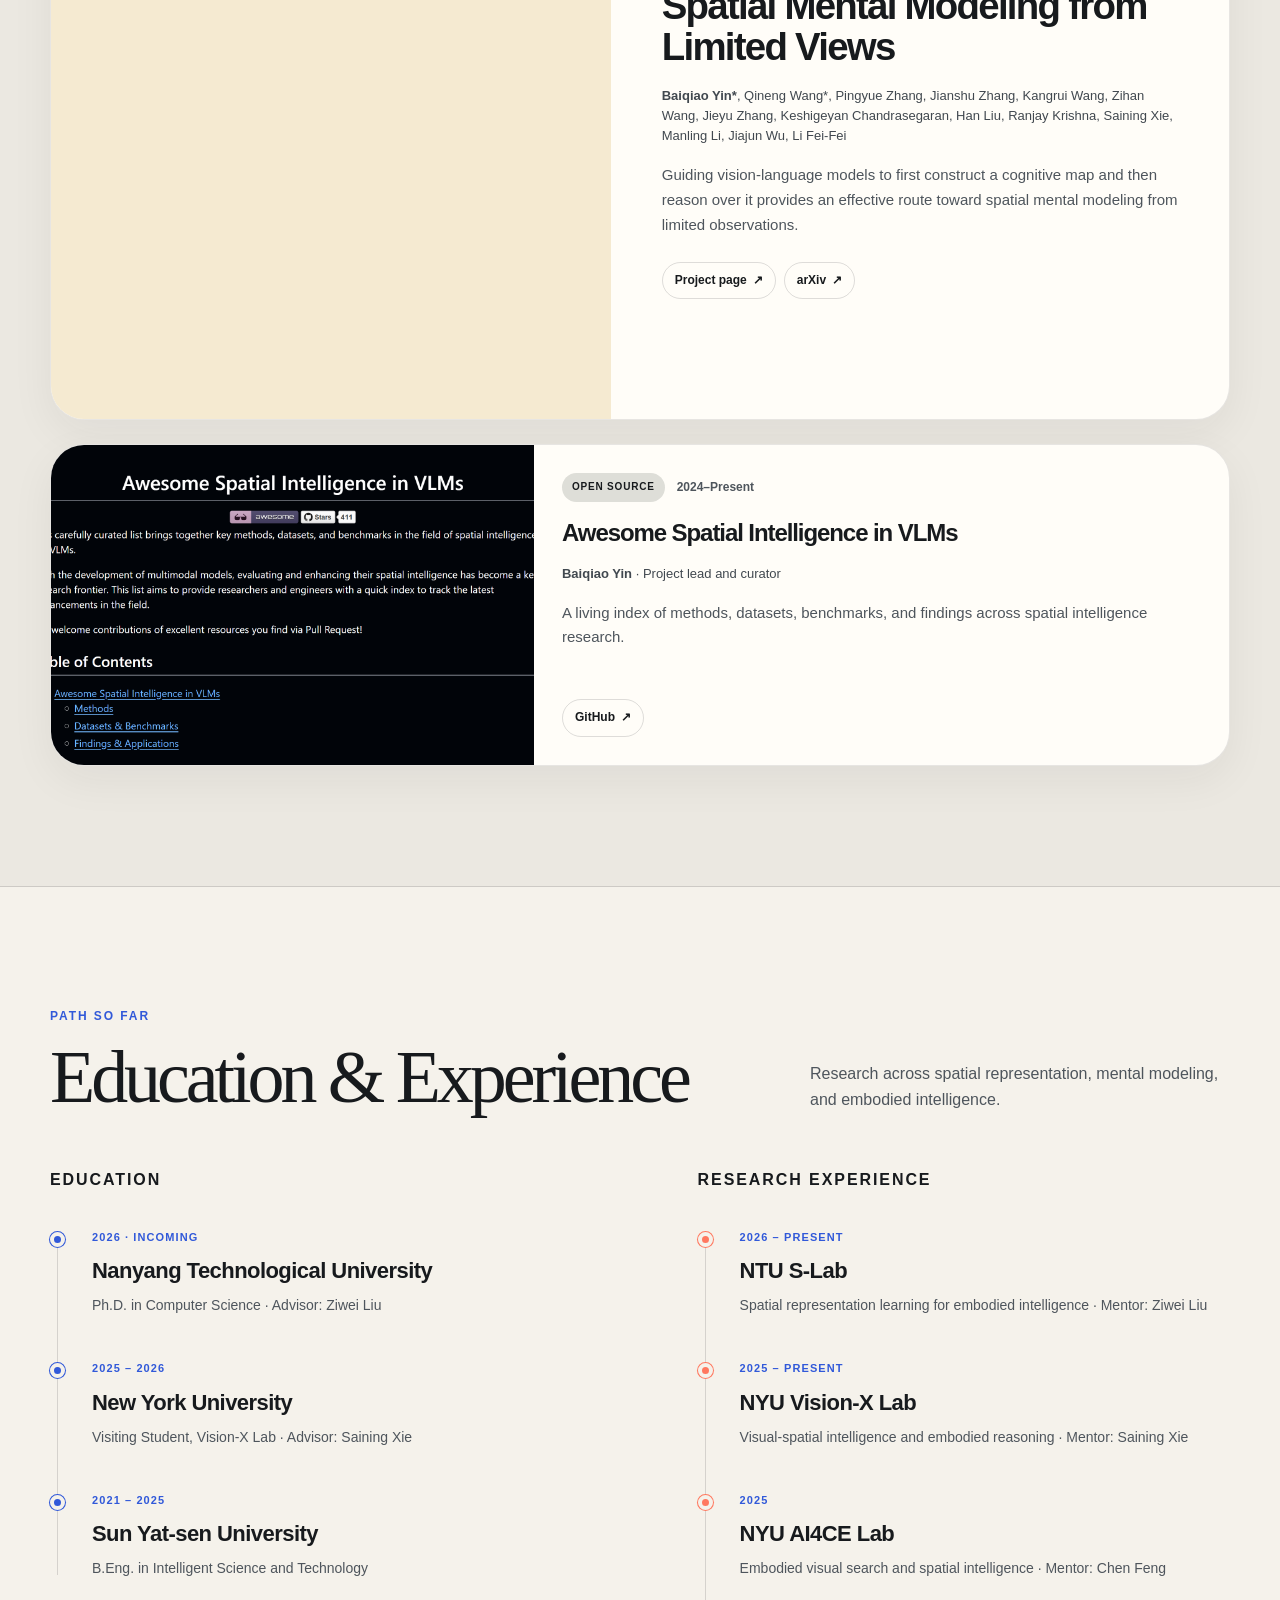
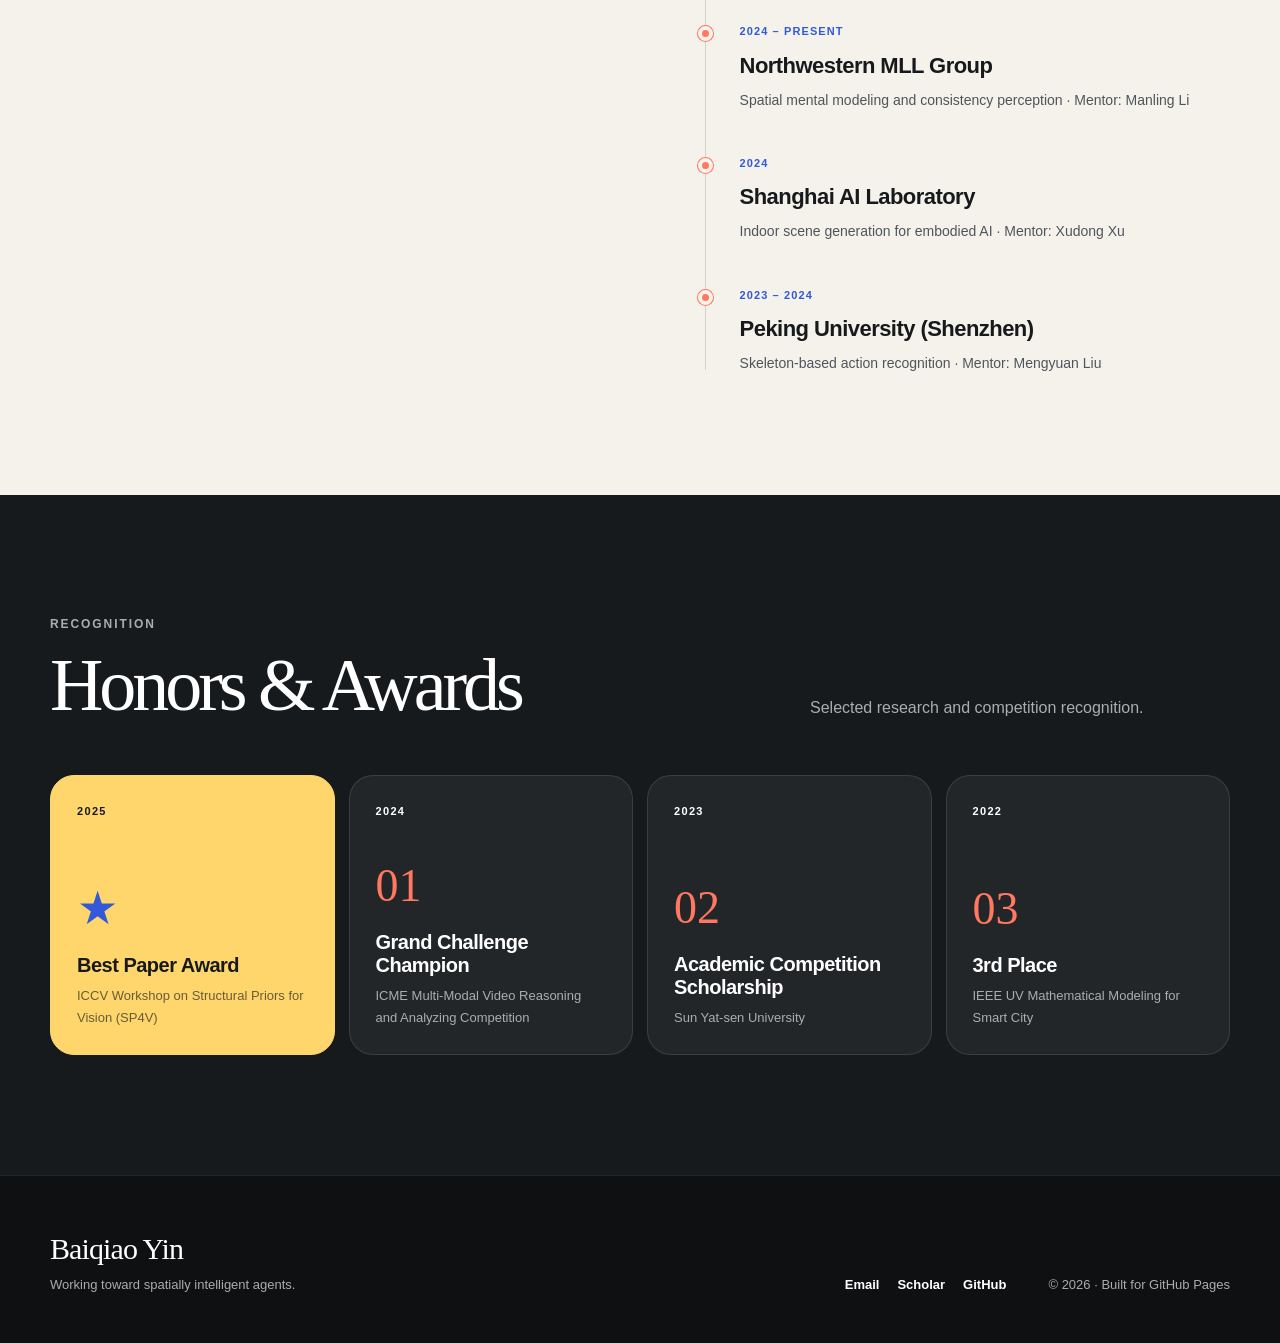
==== commit 41741c57: "Correct faucet example, link spatial-state study, and add blog subtitle" ====
--- a/index.html
+++ b/index.html
@@ -237,9 +237,9 @@
               <time datetime="2026-10-26">2026.10.26</time>
               <span class="news-type">New post</span>
               <div>
-                <p><a href="blog/phd-blind-man-and-cat/en.html"><strong>The PhD, the Blind Man, and the Cat</strong></a></p>
+                <p><a href="blog/phd-blind-man-and-cat/en.html"><strong>The PhD, the Blind Man, and the Cat — Reflections After the GPT6 Astra Tech Report</strong></a></p>
                 <p>What GPT-6 lacks is not a better representation but the pressure that forces one into existence: a world that does not wait for it, and does not forgive it.</p>
-                <p><a href="blog/phd-blind-man-and-cat/en.html" lang="en" hreflang="en">English</a> · <a href="blog/phd-blind-man-and-cat/" lang="zh" hreflang="zh">中文：博士、瞎子和猫</a></p>
+                <p><a href="blog/phd-blind-man-and-cat/en.html" lang="en" hreflang="en">English</a> · <a href="blog/phd-blind-man-and-cat/" lang="zh" hreflang="zh">中文：博士、瞎子和猫——写在GPT6 Astra tech report之后</a></p>
               </div>
             </article>
           </div>
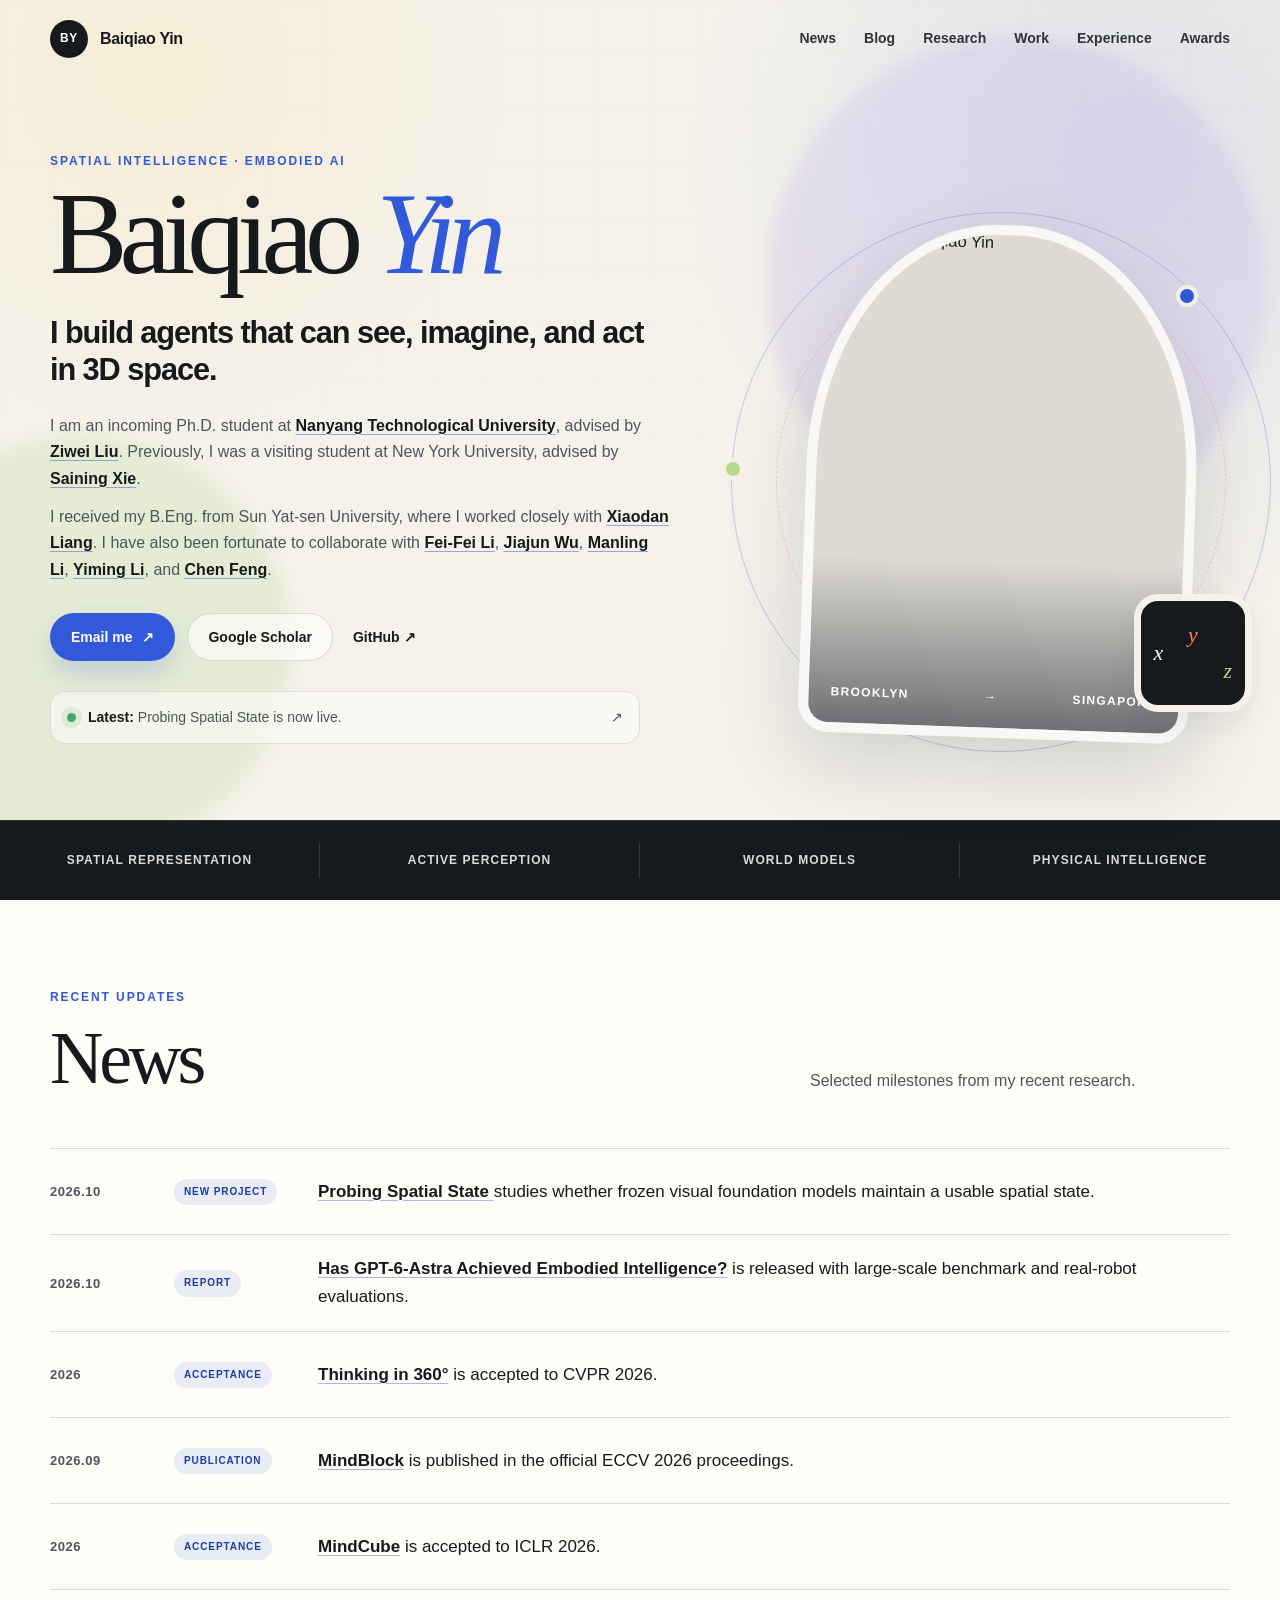
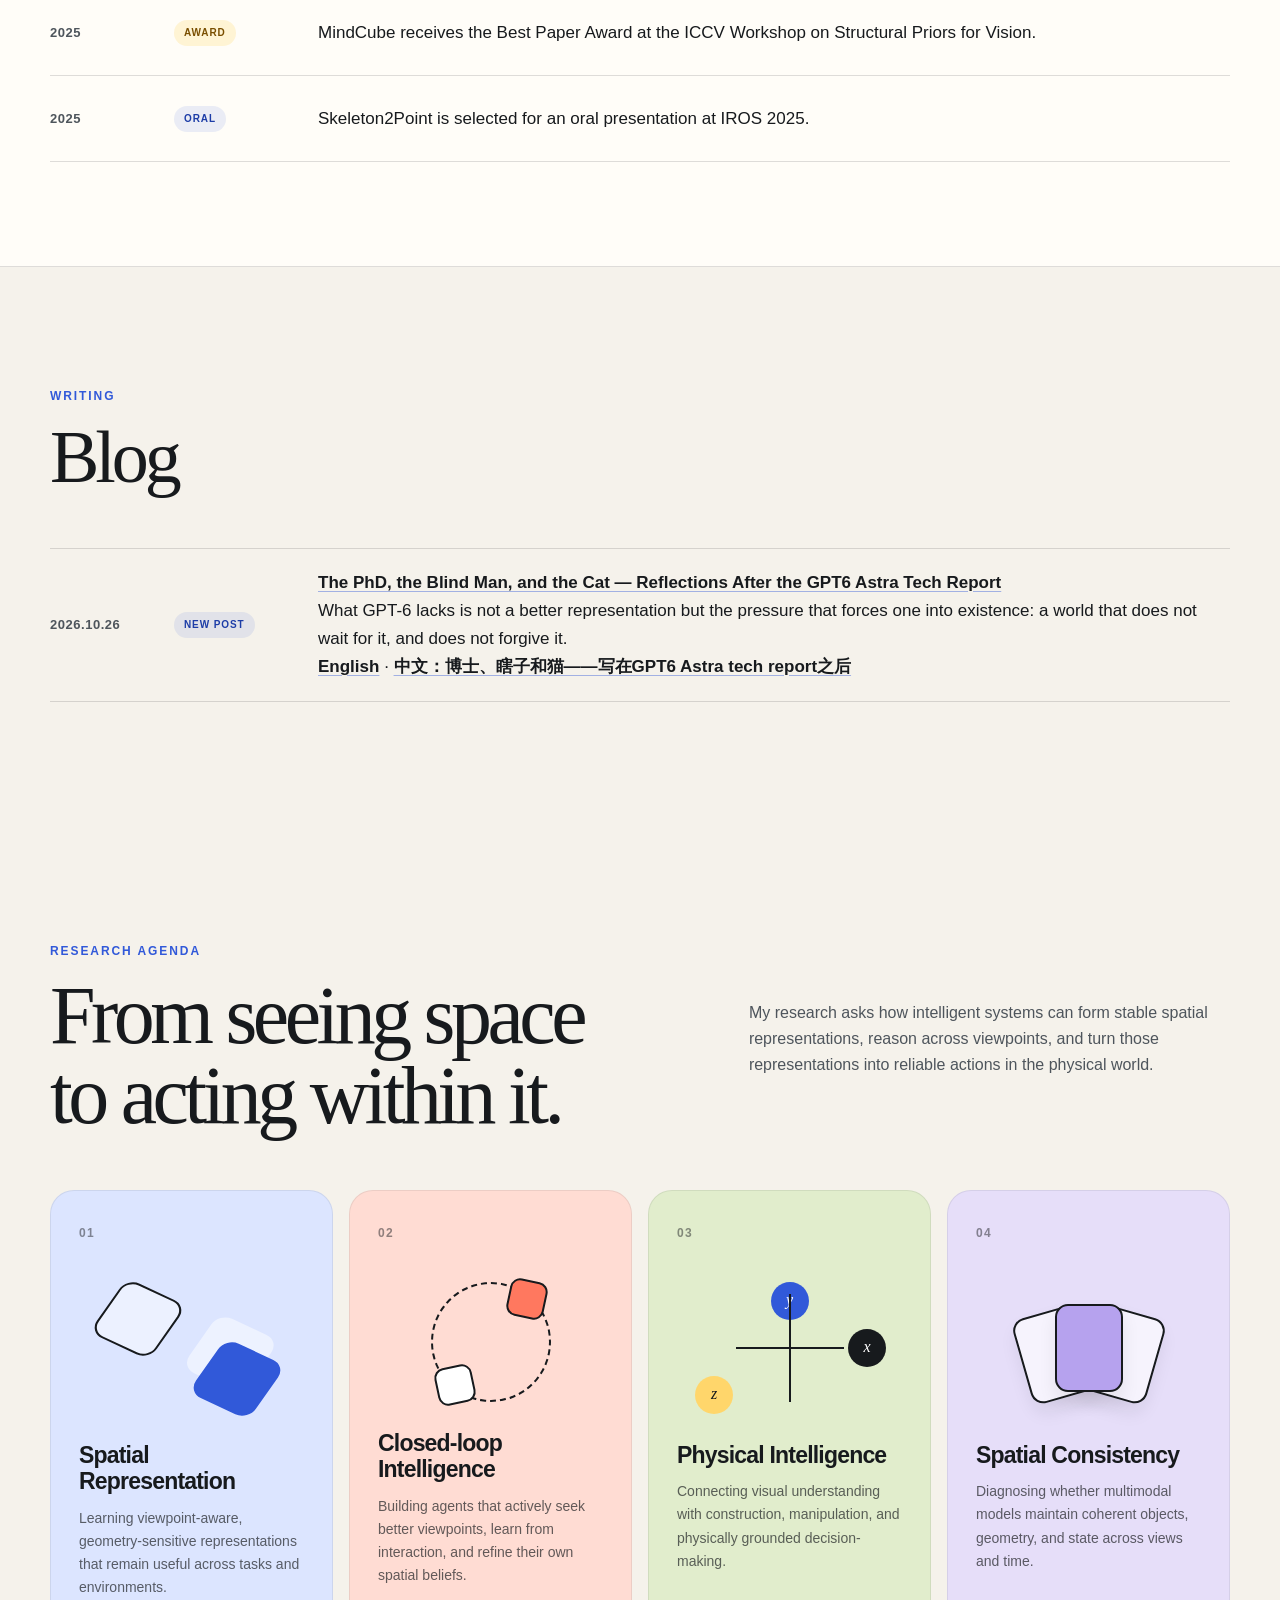
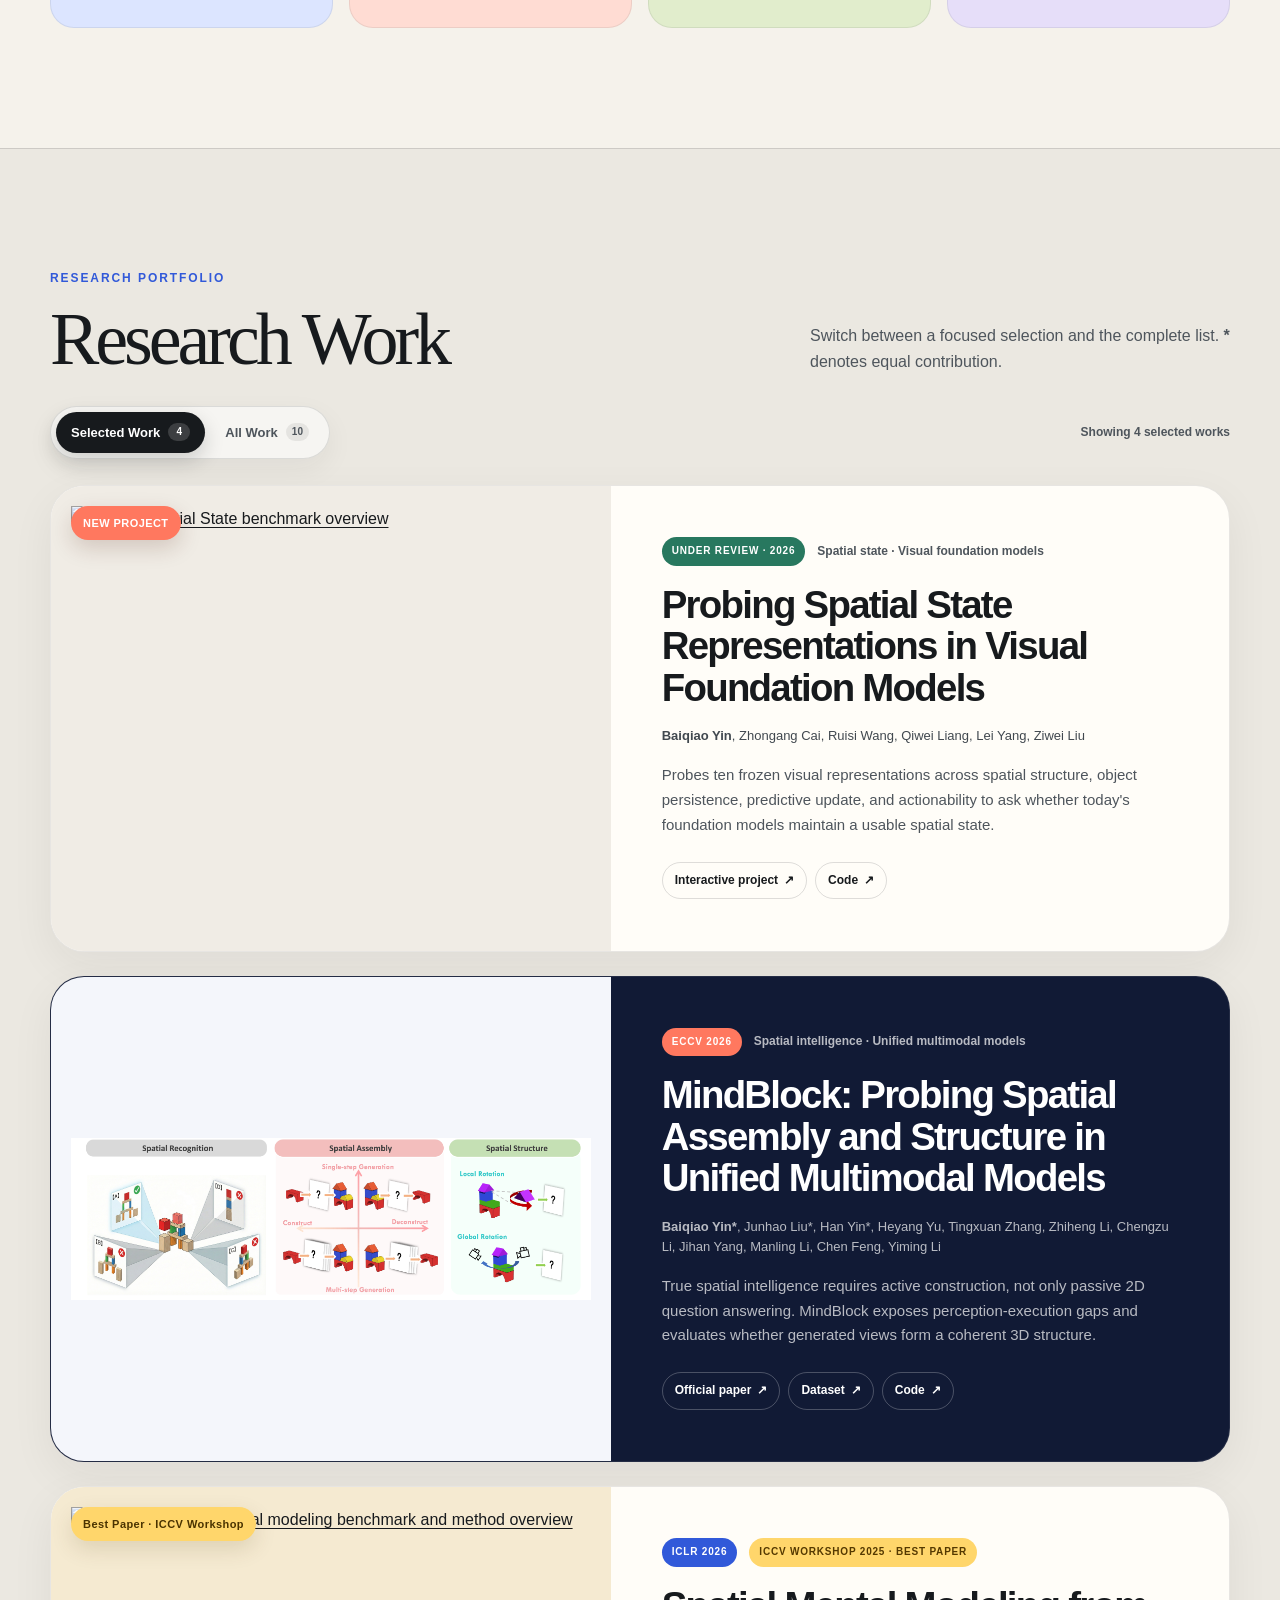
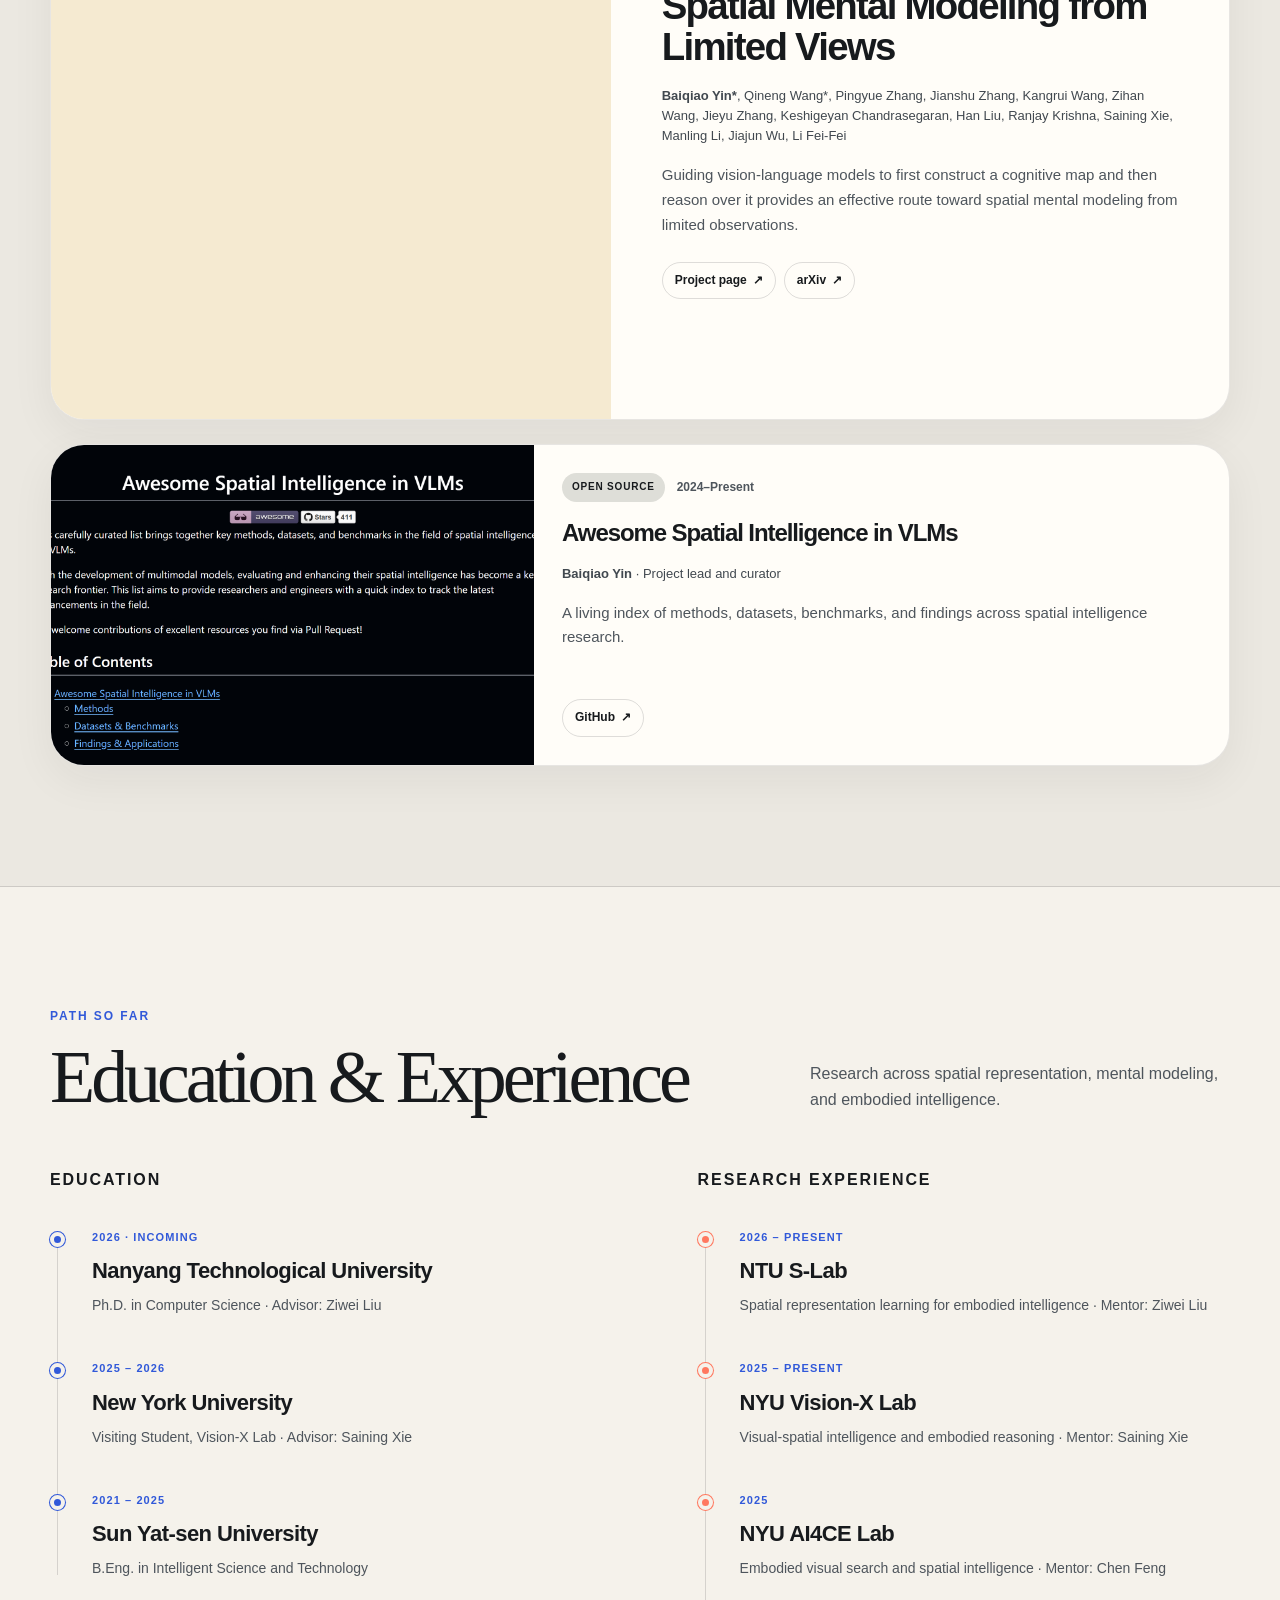
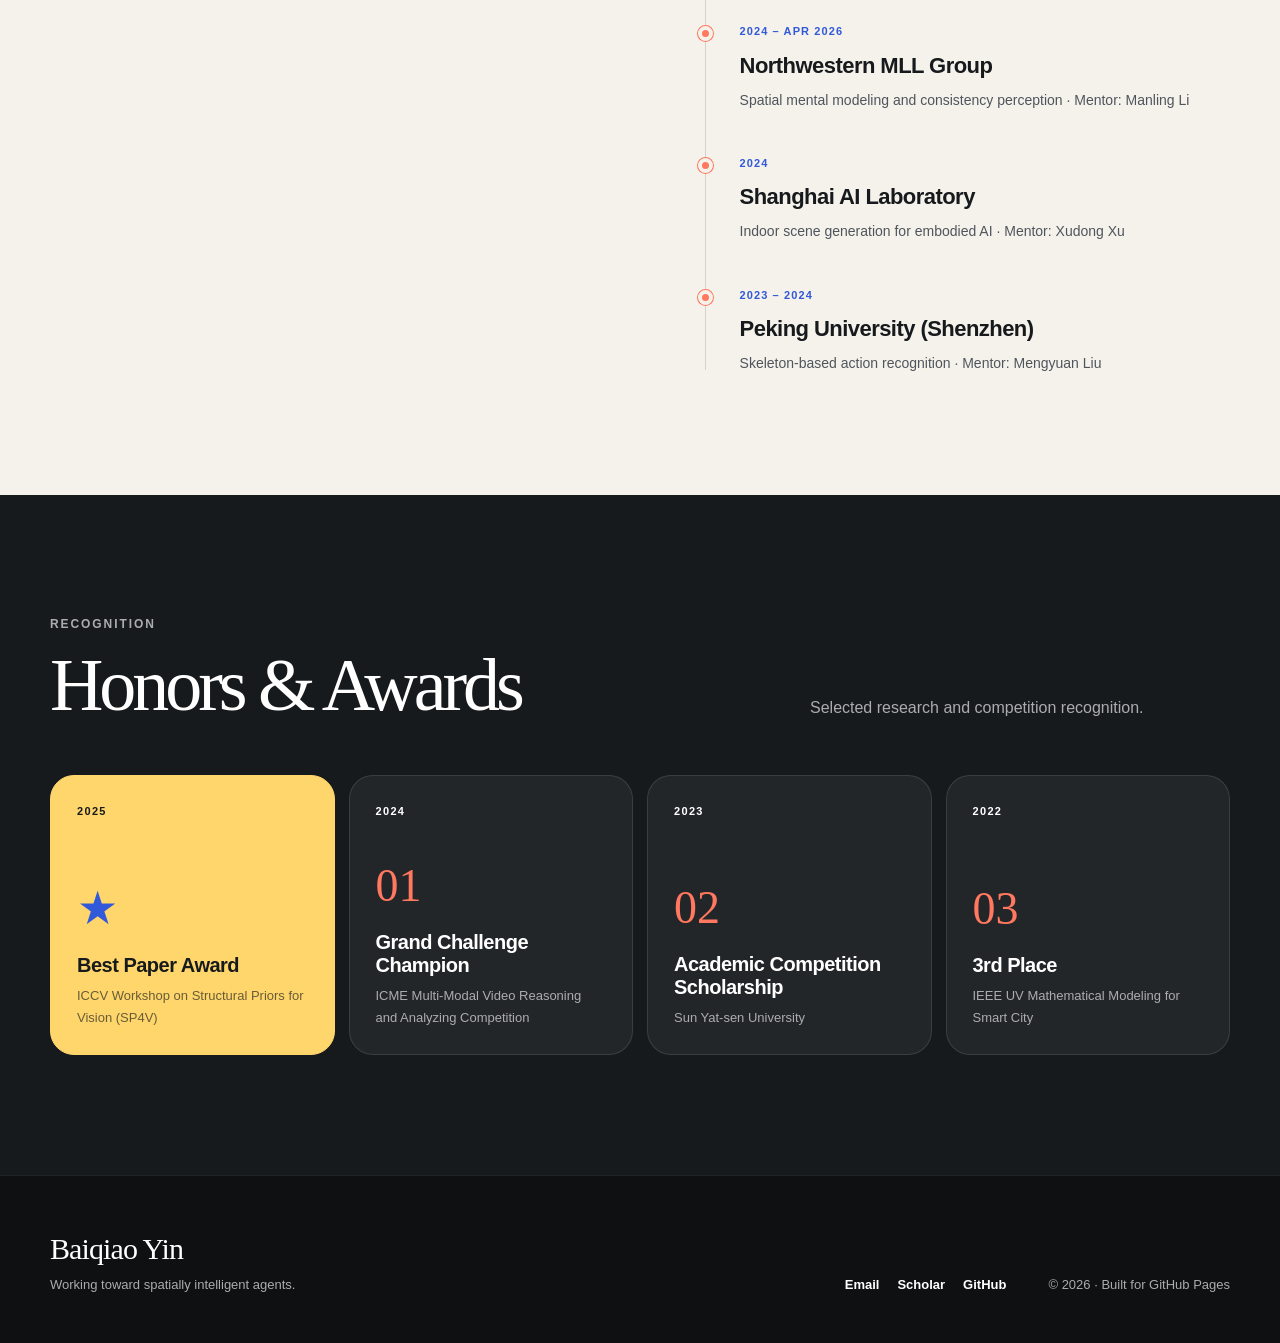
==== commit 87154c50: "Update Northwestern research dates" ====
--- a/index.html
+++ b/index.html
@@ -799,7 +799,7 @@
                 </article>
                 <article class="timeline-item">
                   <span class="timeline-dot timeline-dot--coral" aria-hidden="true"></span>
-                  <time>2024 – Present</time>
+                  <time>2024 – Apr 2026</time>
                   <h4>Northwestern MLL Group</h4>
                   <p>Spatial mental modeling and consistency perception · Mentor: Manling Li</p>
                 </article>
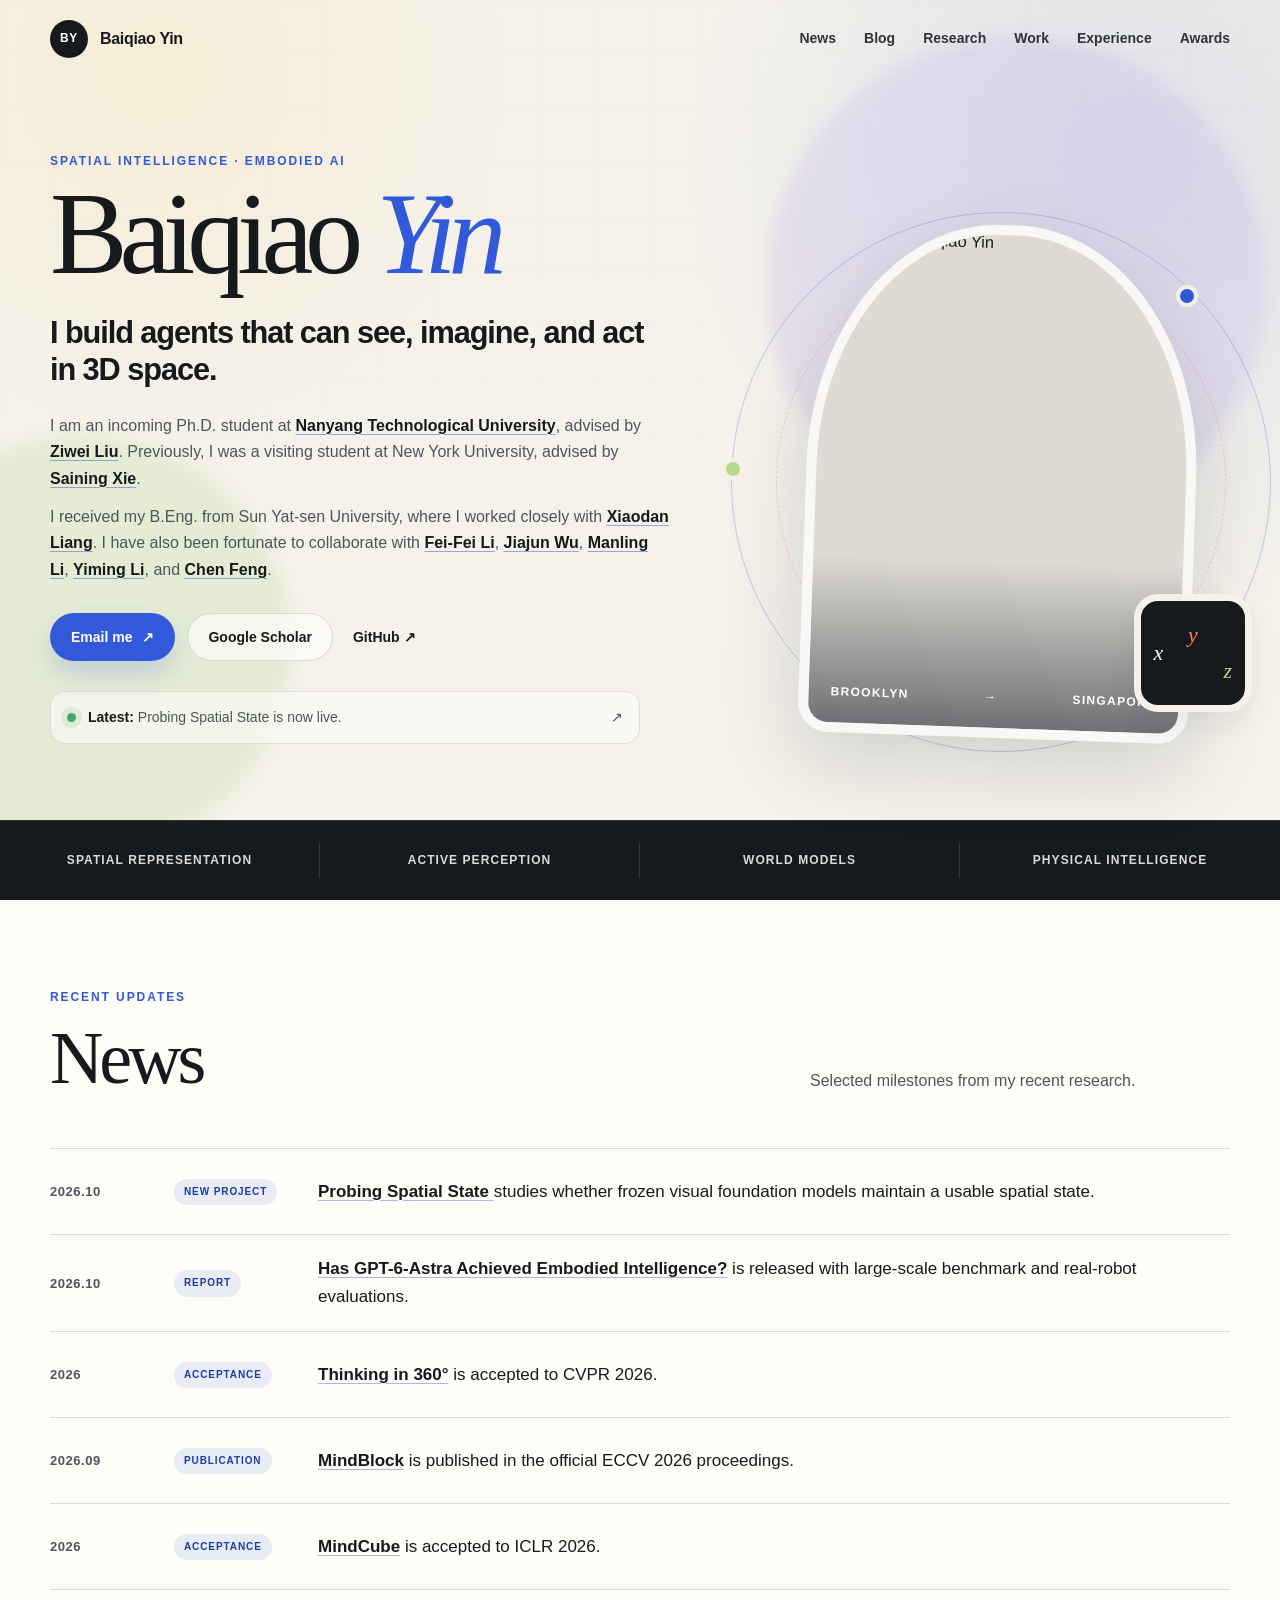
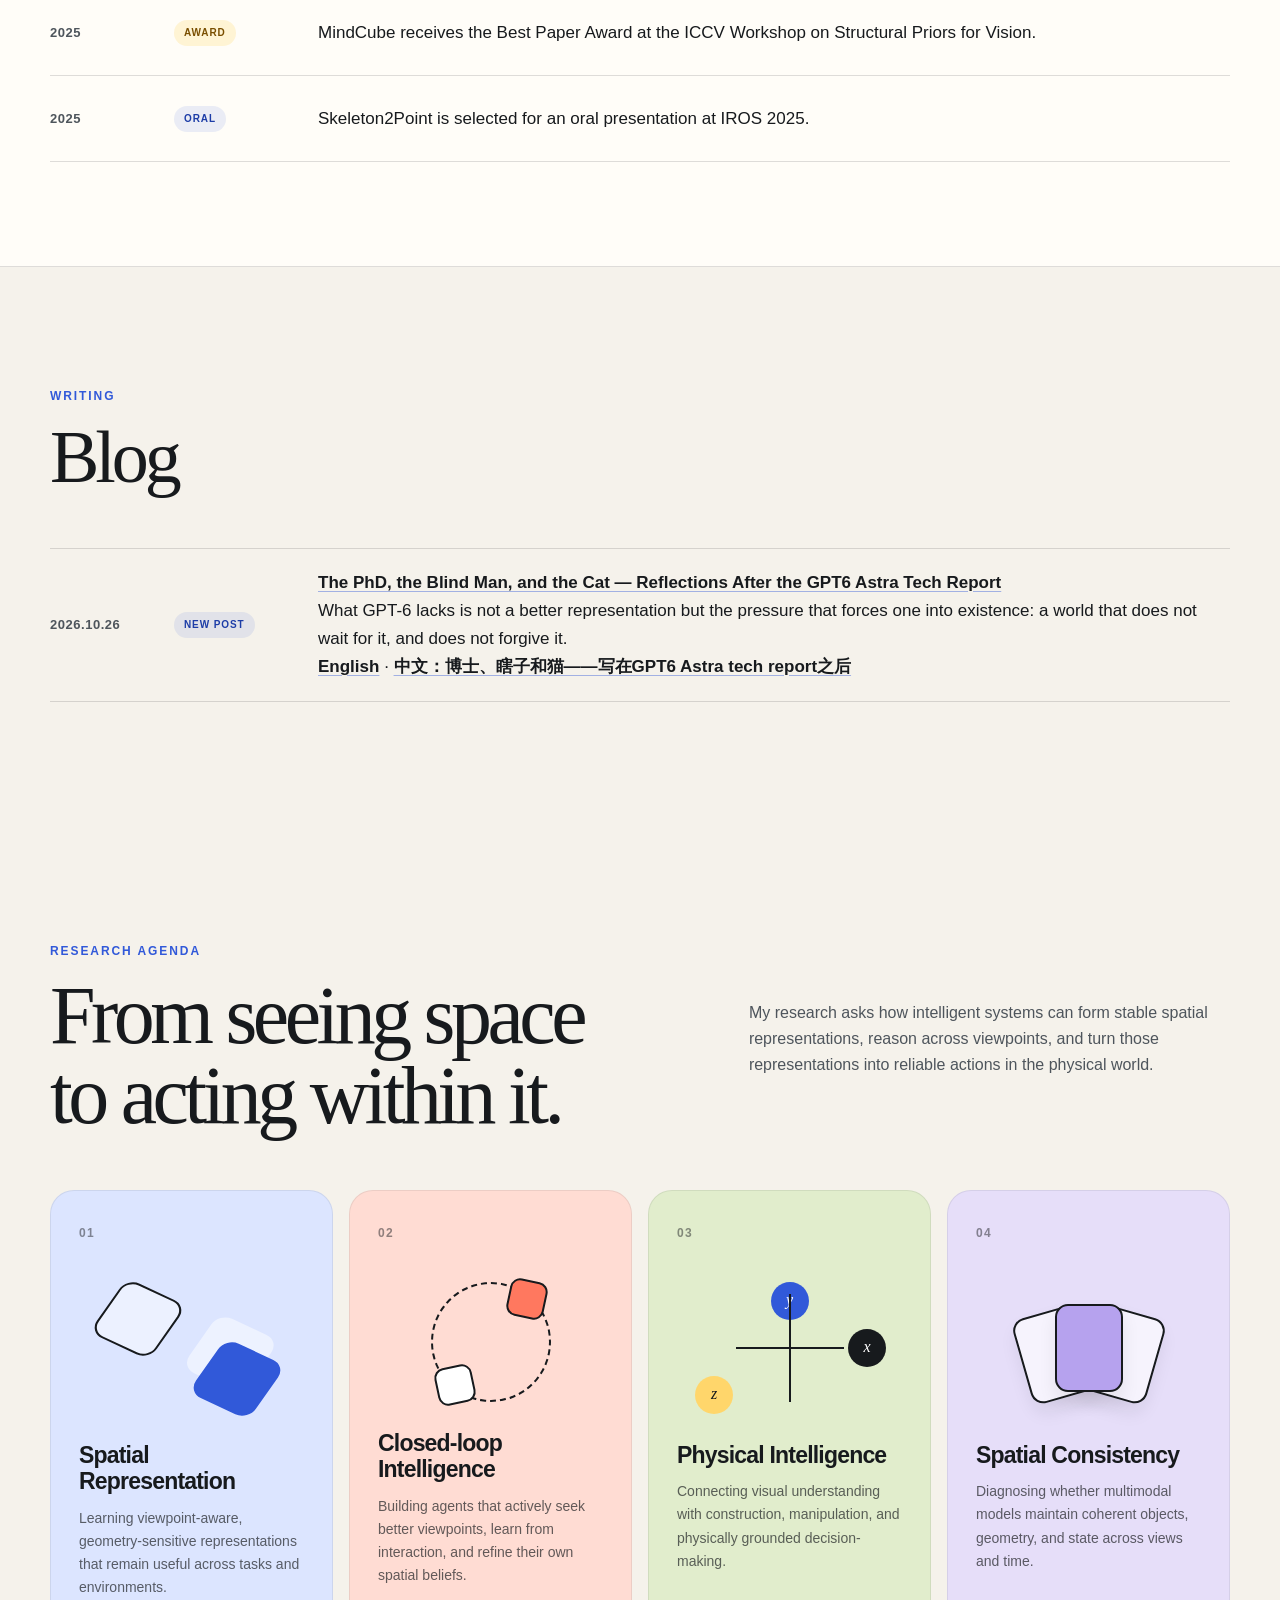
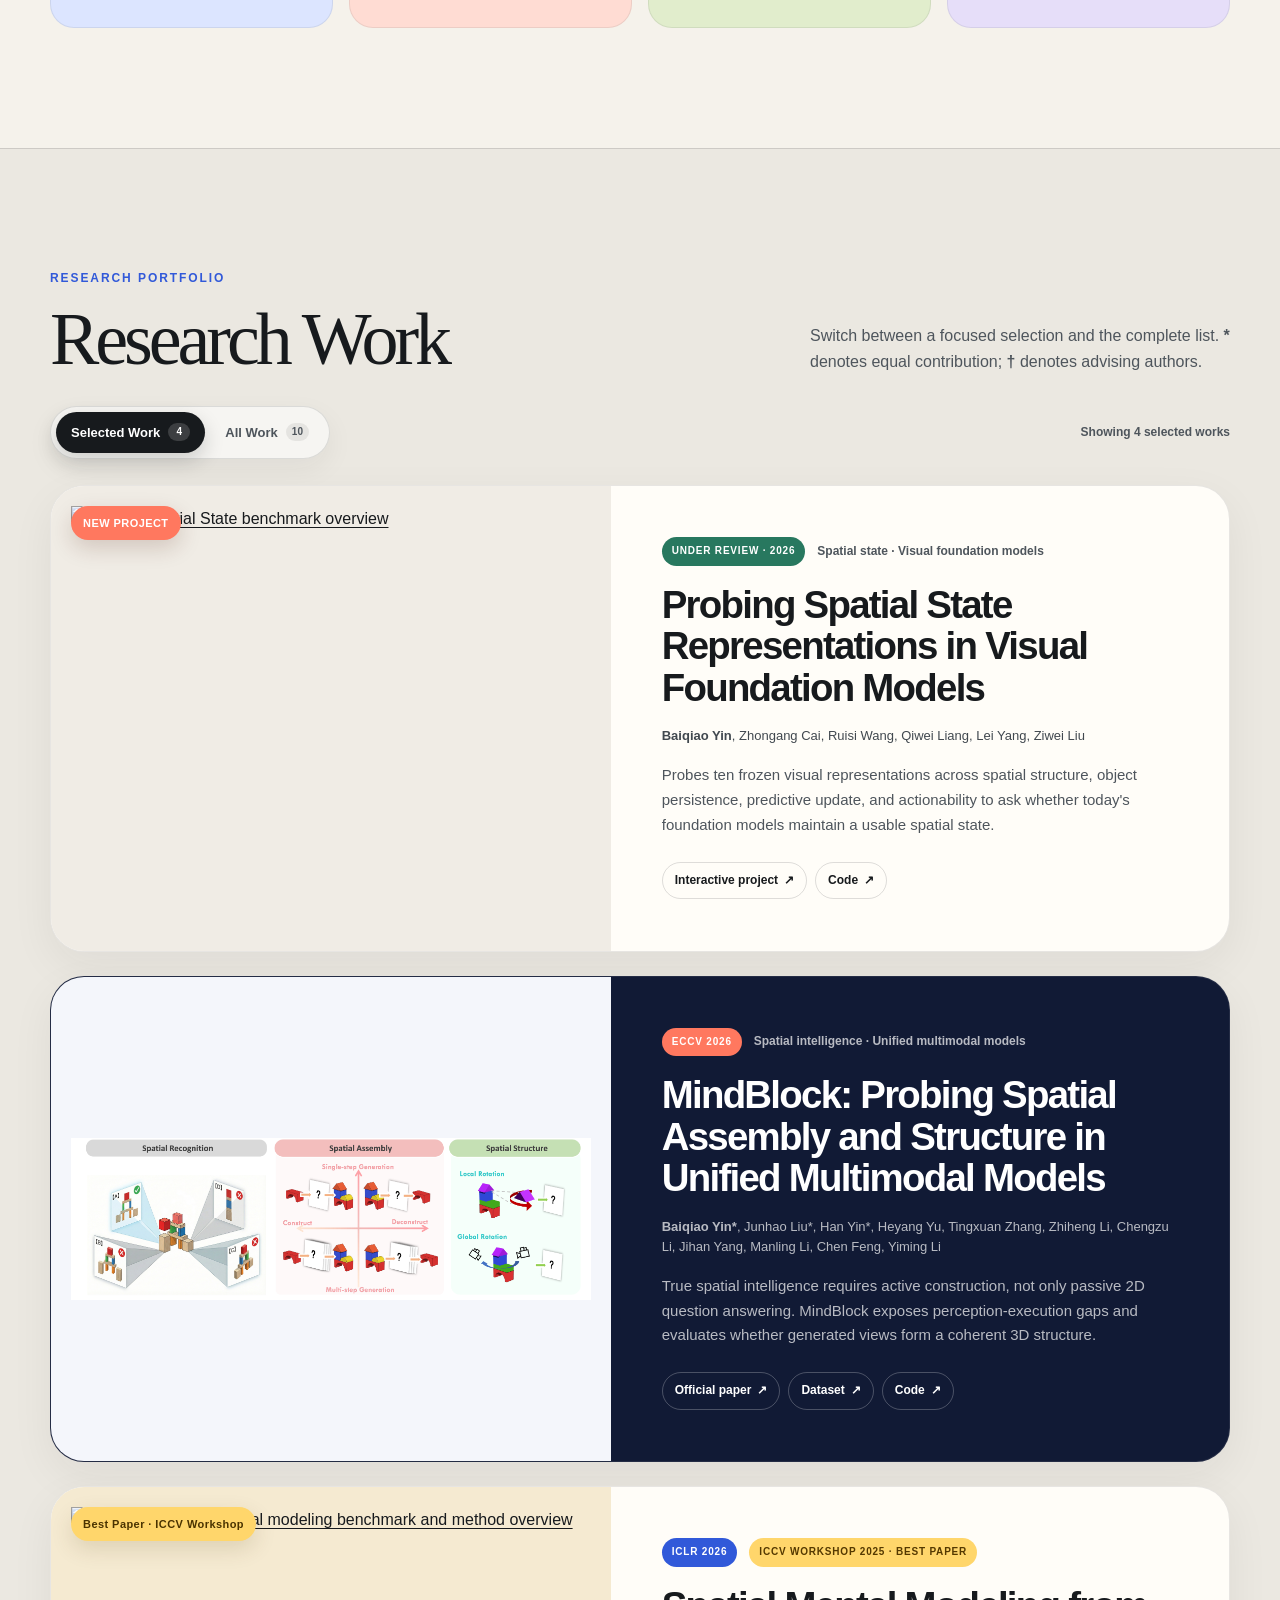
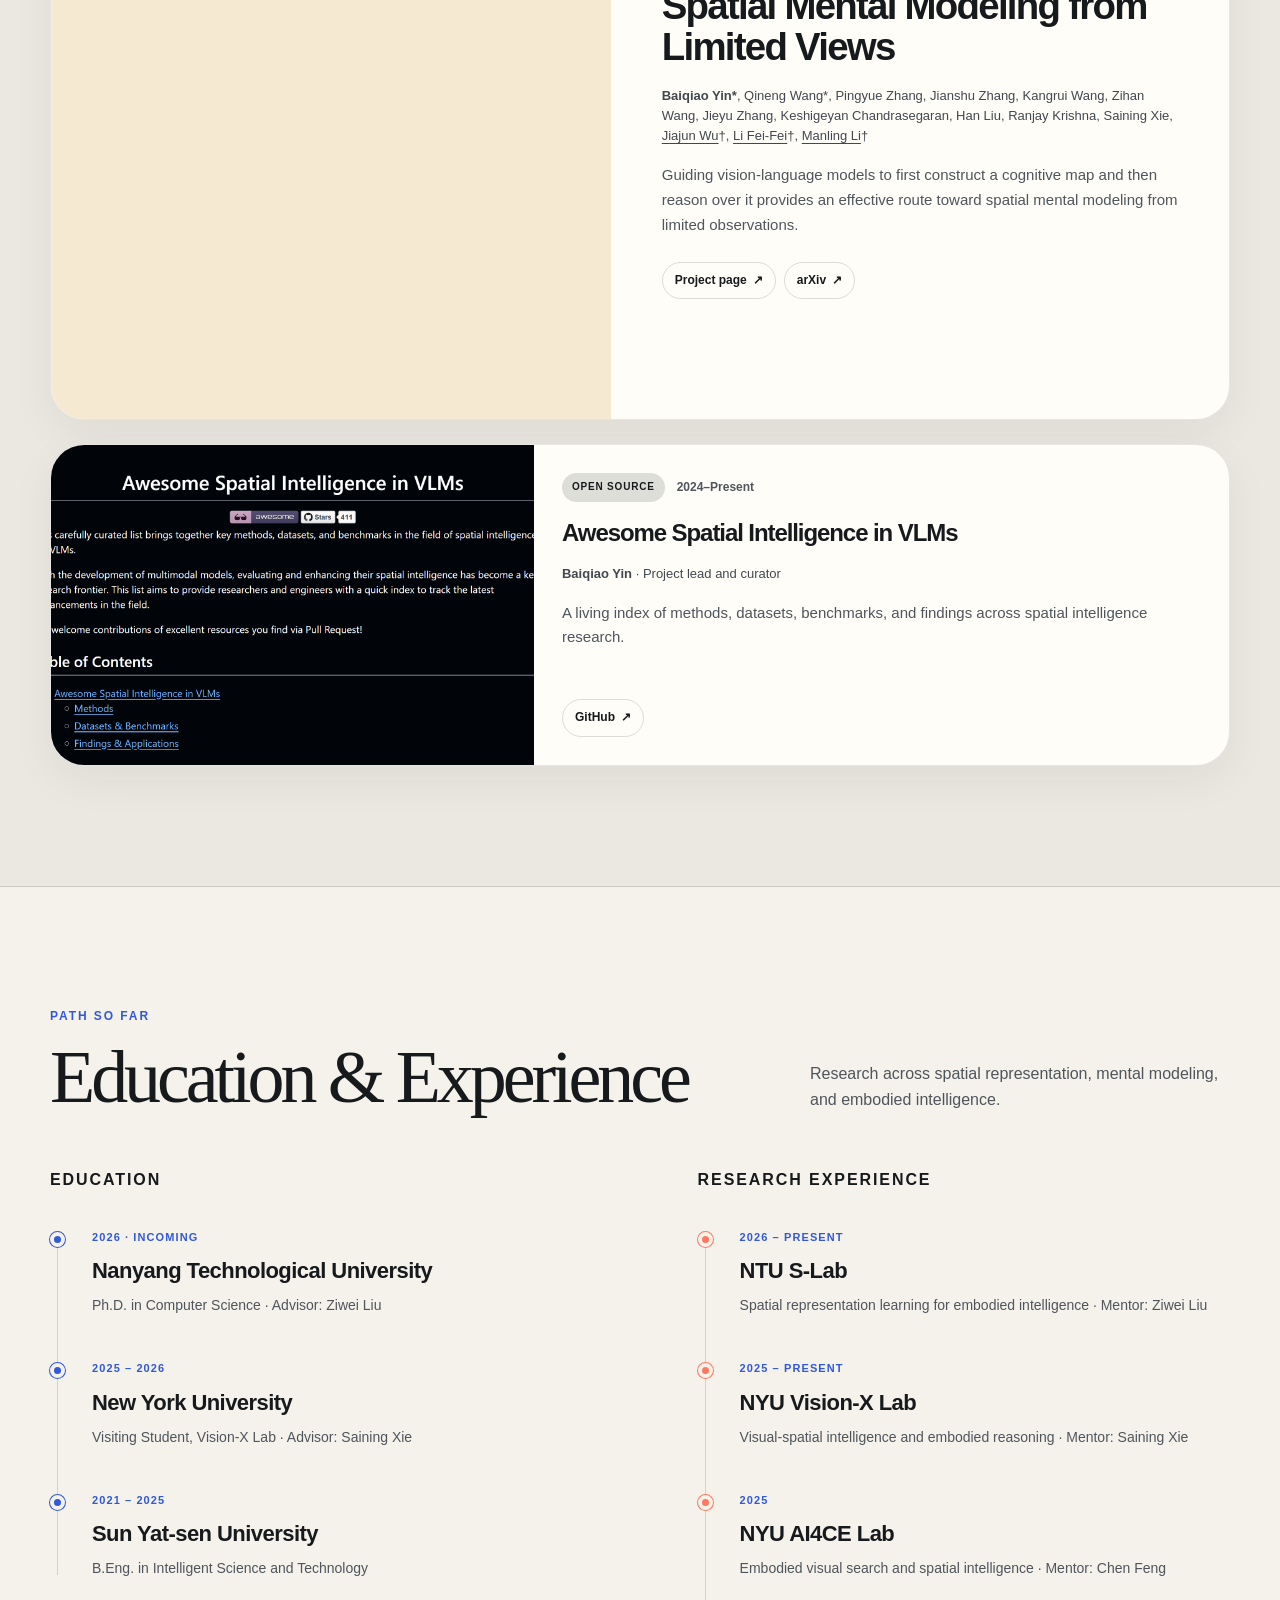
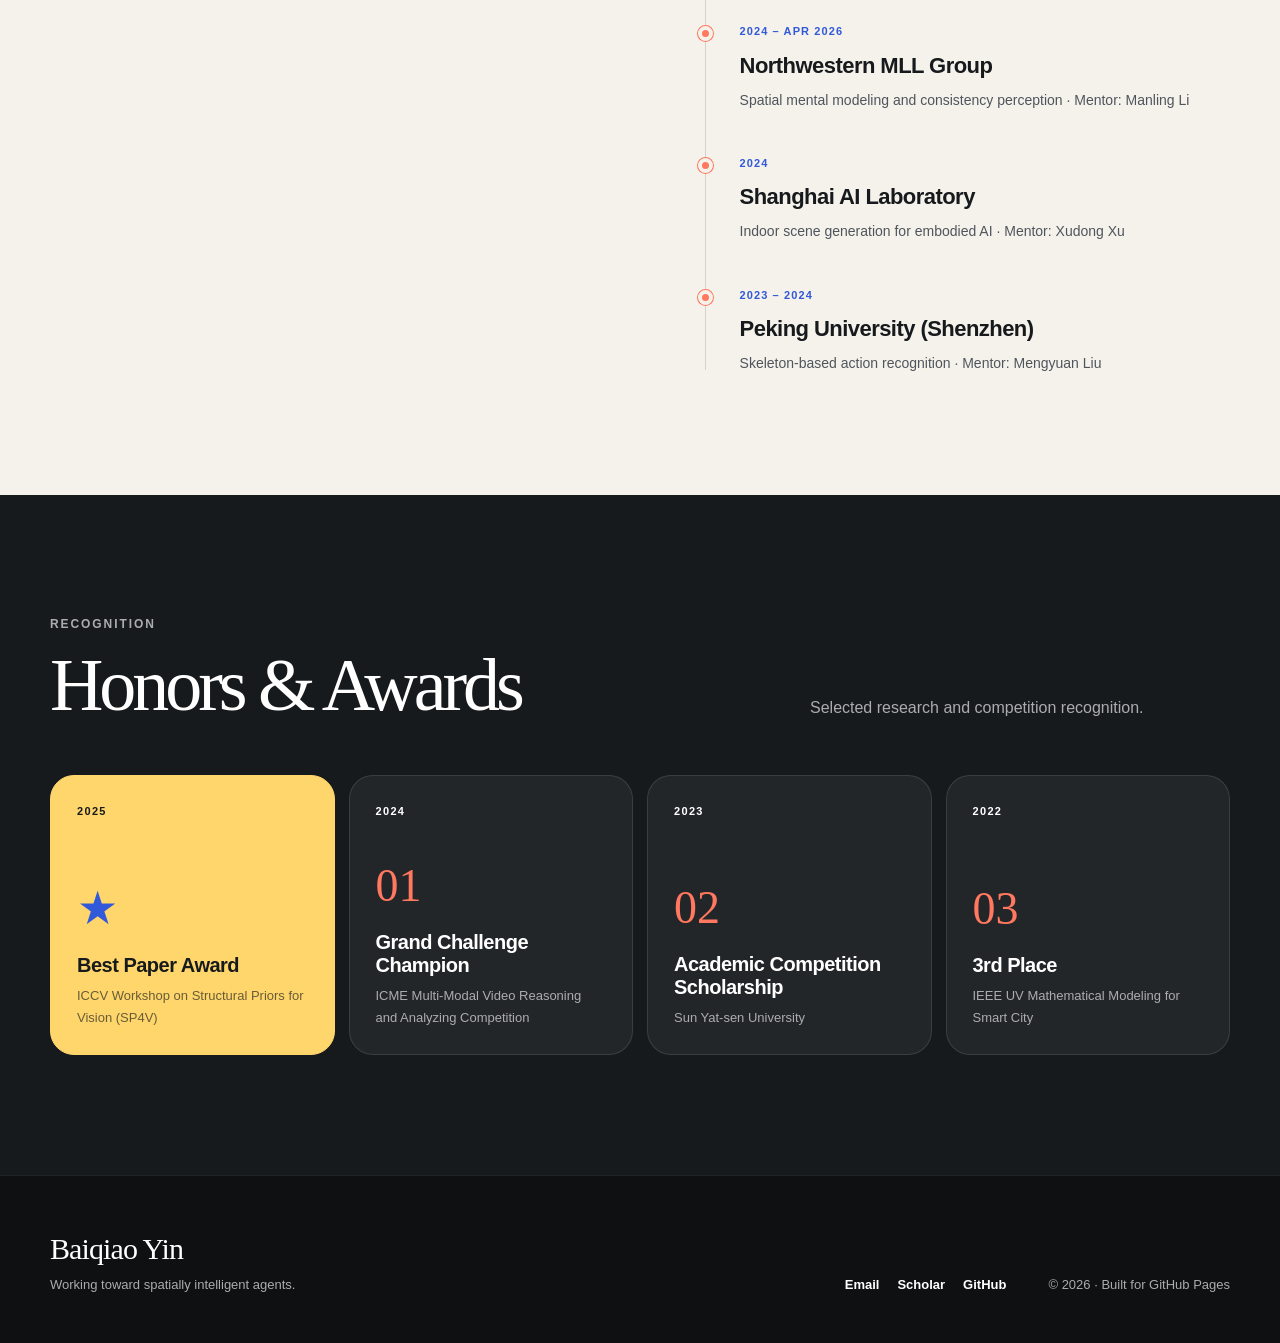
==== commit 2cb23b70: "Update MindCube advisor credits" ====
--- a/index.html
+++ b/index.html
@@ -305,7 +305,10 @@
               <p class="section-kicker">Research portfolio</p>
               <h2 id="publications-title">Research Work</h2>
             </div>
-            <p>Switch between a focused selection and the complete list. <strong>*</strong> denotes equal contribution.</p>
+            <p>
+              Switch between a focused selection and the complete list. <strong>*</strong> denotes equal contribution;
+              <strong>†</strong> denotes advising authors.
+            </p>
           </div>
 
           <div class="work-toolbar">
@@ -544,7 +547,10 @@
                 </h3>
                 <p class="authors">
                   <strong>Baiqiao Yin*</strong>, Qineng Wang*, Pingyue Zhang, Jianshu Zhang, Kangrui Wang, Zihan Wang,
-                  Jieyu Zhang, Keshigeyan Chandrasegaran, Han Liu, Ranjay Krishna, Saining Xie, Manling Li, Jiajun Wu, Li Fei-Fei
+                  Jieyu Zhang, Keshigeyan Chandrasegaran, Han Liu, Ranjay Krishna, Saining Xie,
+                  <a href="https://jiajunwu.com/" target="_blank" rel="noopener noreferrer">Jiajun Wu</a>†,
+                  <a href="https://profiles.stanford.edu/fei-fei-li" target="_blank" rel="noopener noreferrer">Li Fei-Fei</a>†,
+                  <a href="https://limanling.github.io/" target="_blank" rel="noopener noreferrer">Manling Li</a>†
                 </p>
                 <p class="publication-summary">
                   Guiding vision-language models to first construct a cognitive map and then reason over it provides an effective
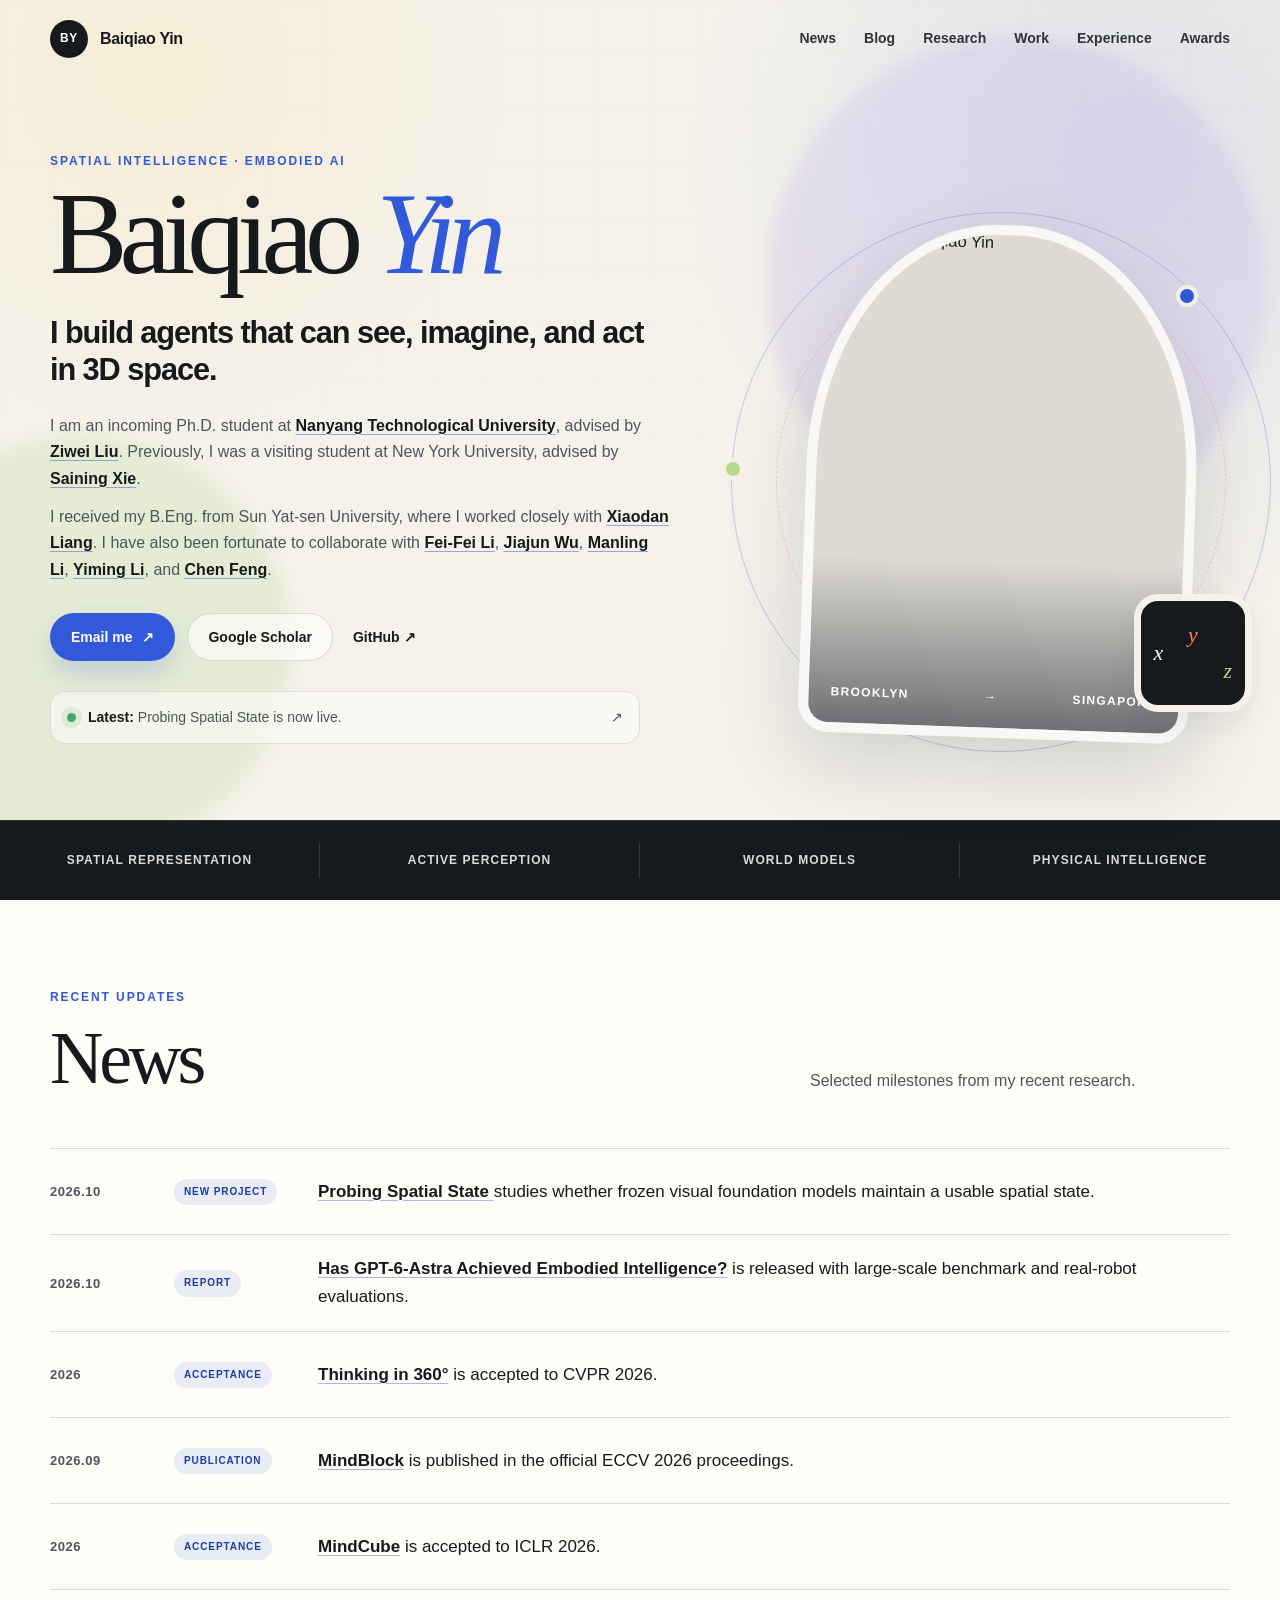
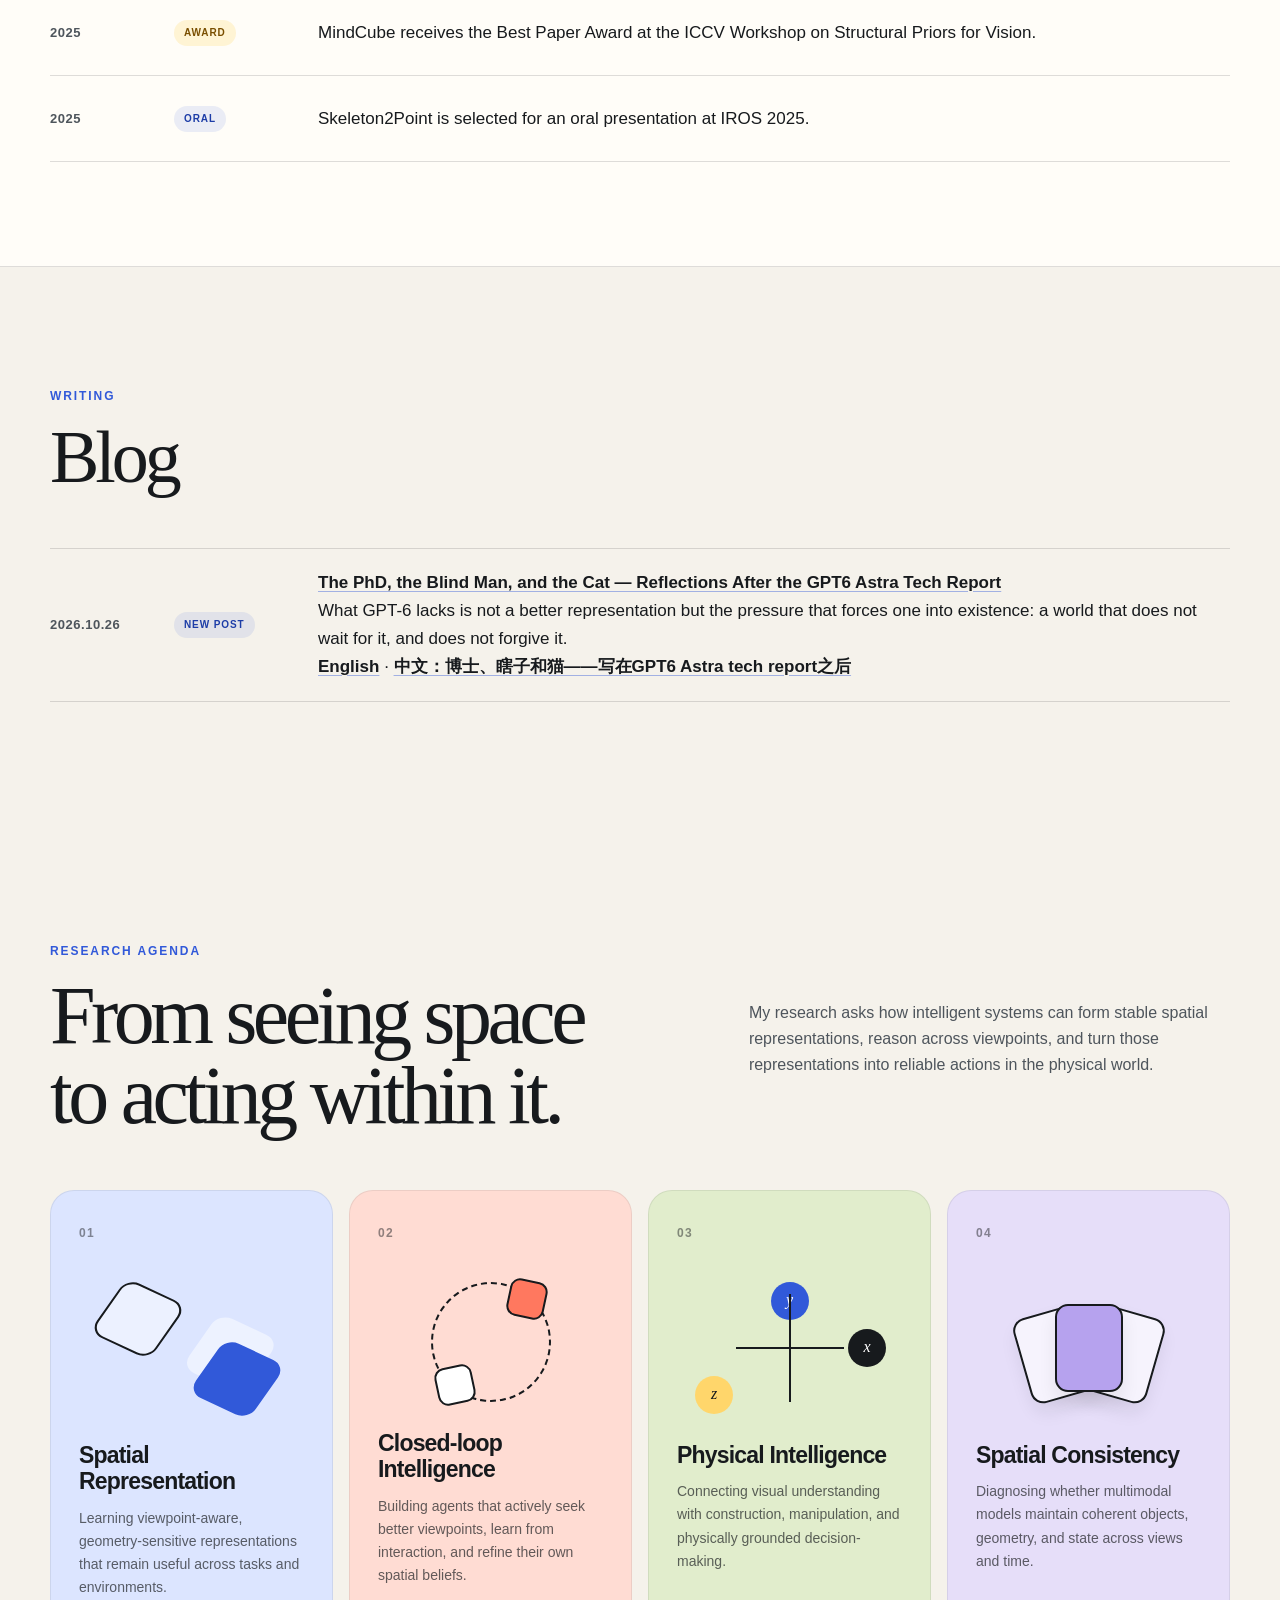
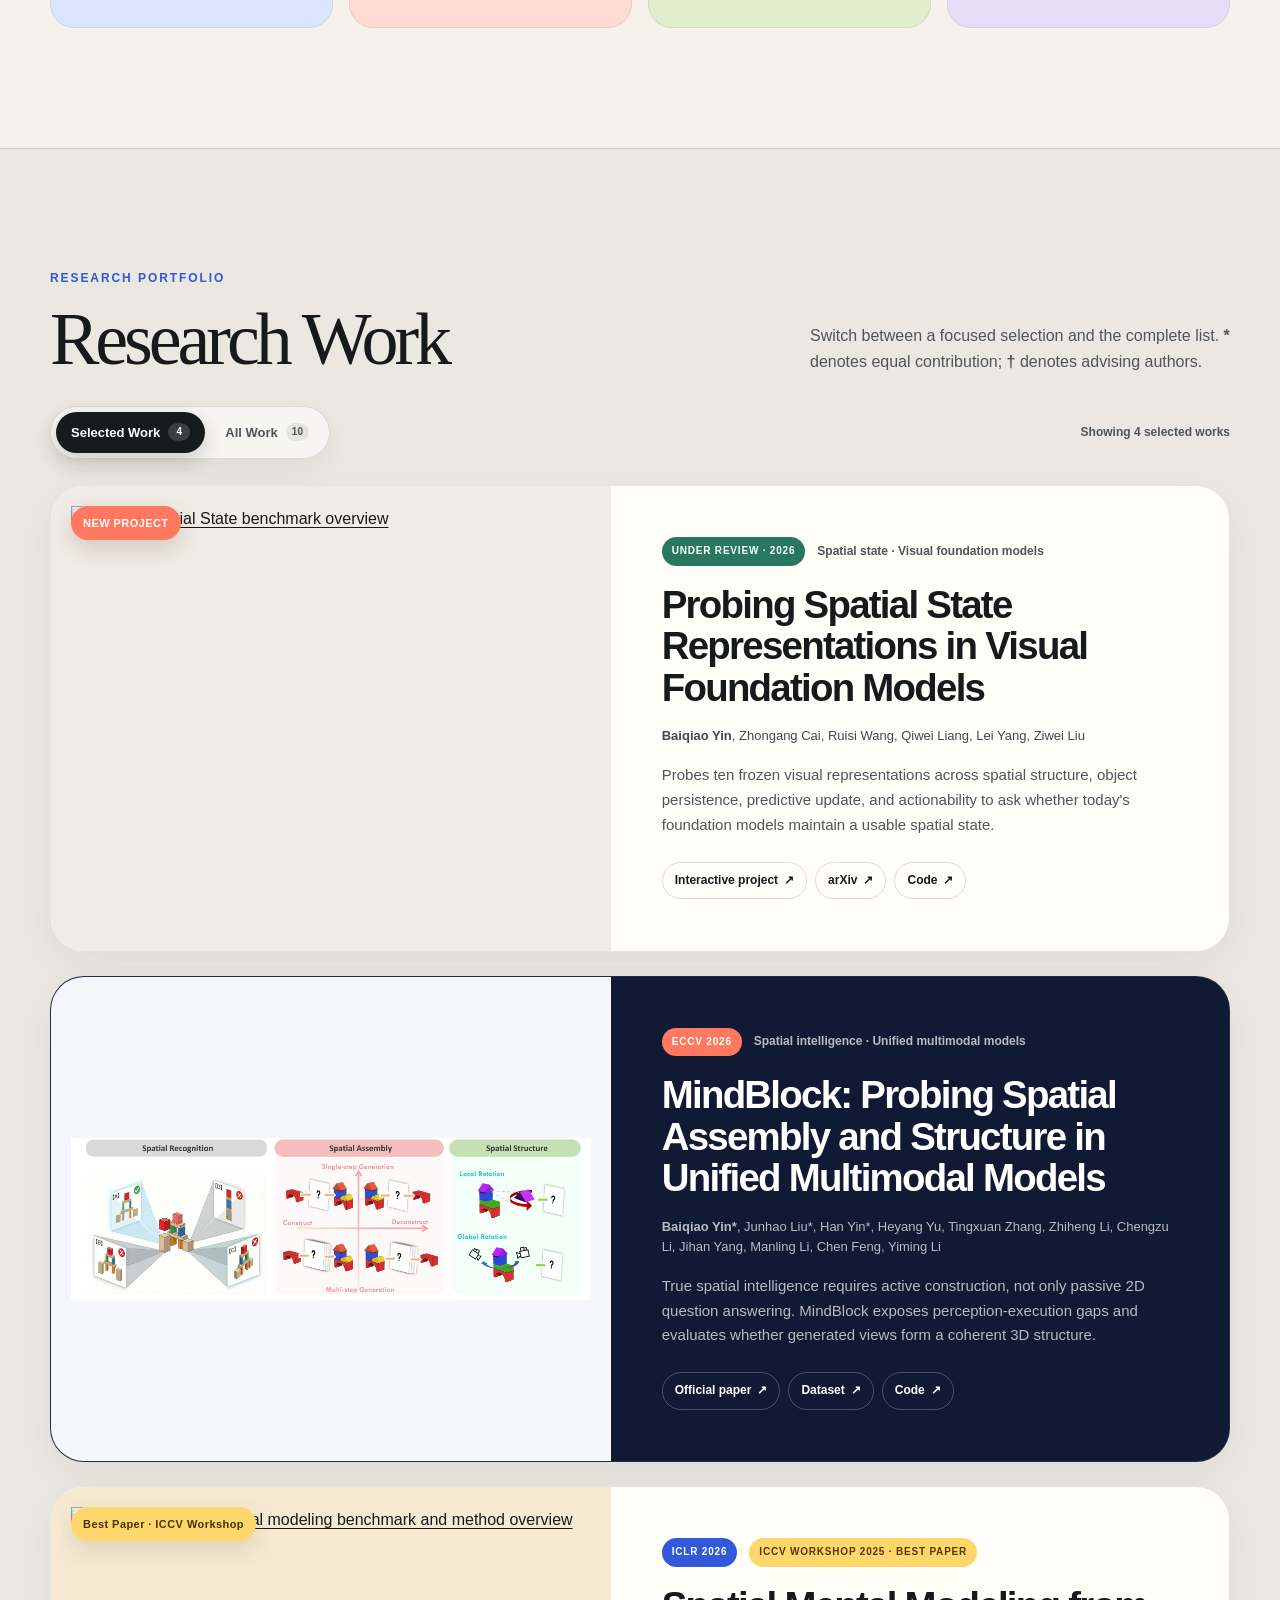
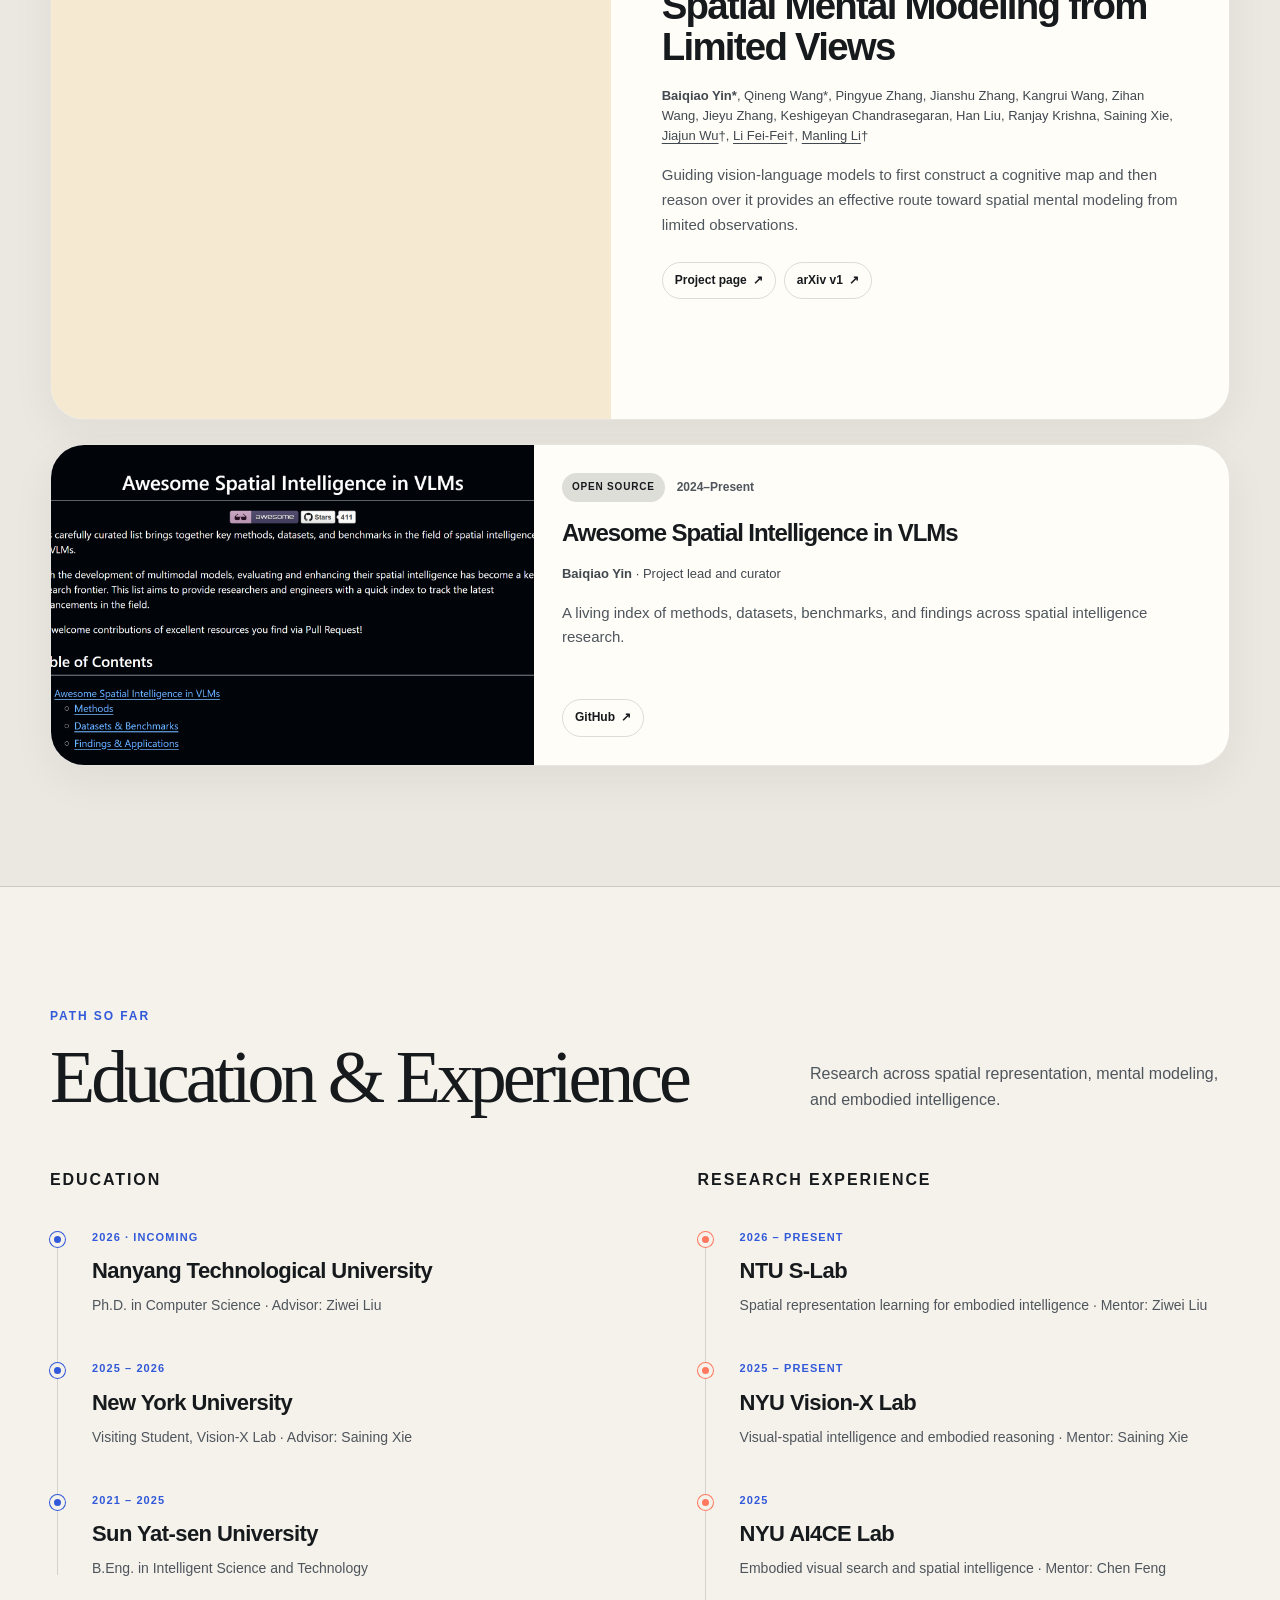
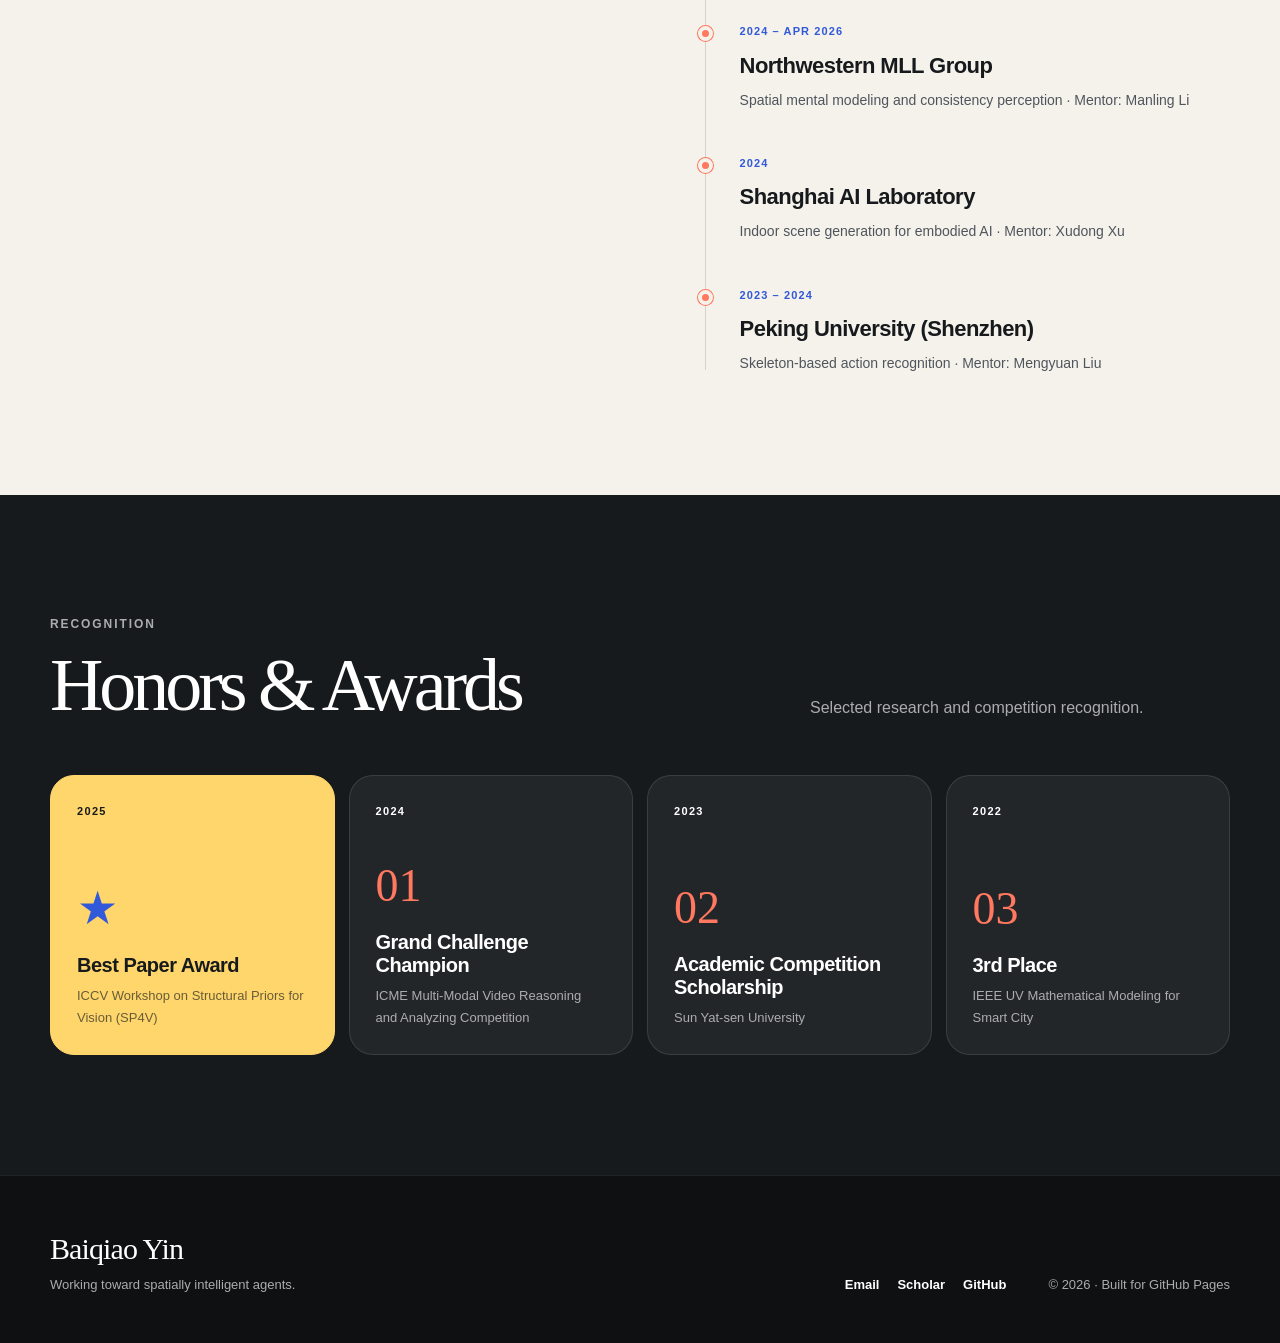
==== commit fd70b439: "Update publication arXiv links" ====
--- a/index.html
+++ b/index.html
@@ -461,6 +461,9 @@
                     <a href="https://yyyybq.github.io/probing-spatial-state/" target="_blank" rel="noopener noreferrer">
                       Interactive project <span>↗</span>
                     </a>
+                    <a href="https://arxiv.org/abs/2610.40636" target="_blank" rel="noopener noreferrer">
+                      arXiv <span>↗</span>
+                    </a>
                     <a
                       href="https://github.com/yyyybq/Probing_Spatial_State_Release"
                       target="_blank"
@@ -558,7 +561,7 @@
                 </p>
                 <div class="publication-links">
                   <a href="https://mind-cube.github.io/" target="_blank" rel="noopener noreferrer">Project page <span>↗</span></a>
-                  <a href="https://arxiv.org/abs/2506.21458" target="_blank" rel="noopener noreferrer">arXiv <span>↗</span></a>
+                  <a href="https://arxiv.org/abs/2506.21458v1" target="_blank" rel="noopener noreferrer">arXiv v1 <span>↗</span></a>
                 </div>
               </div>
             </article>
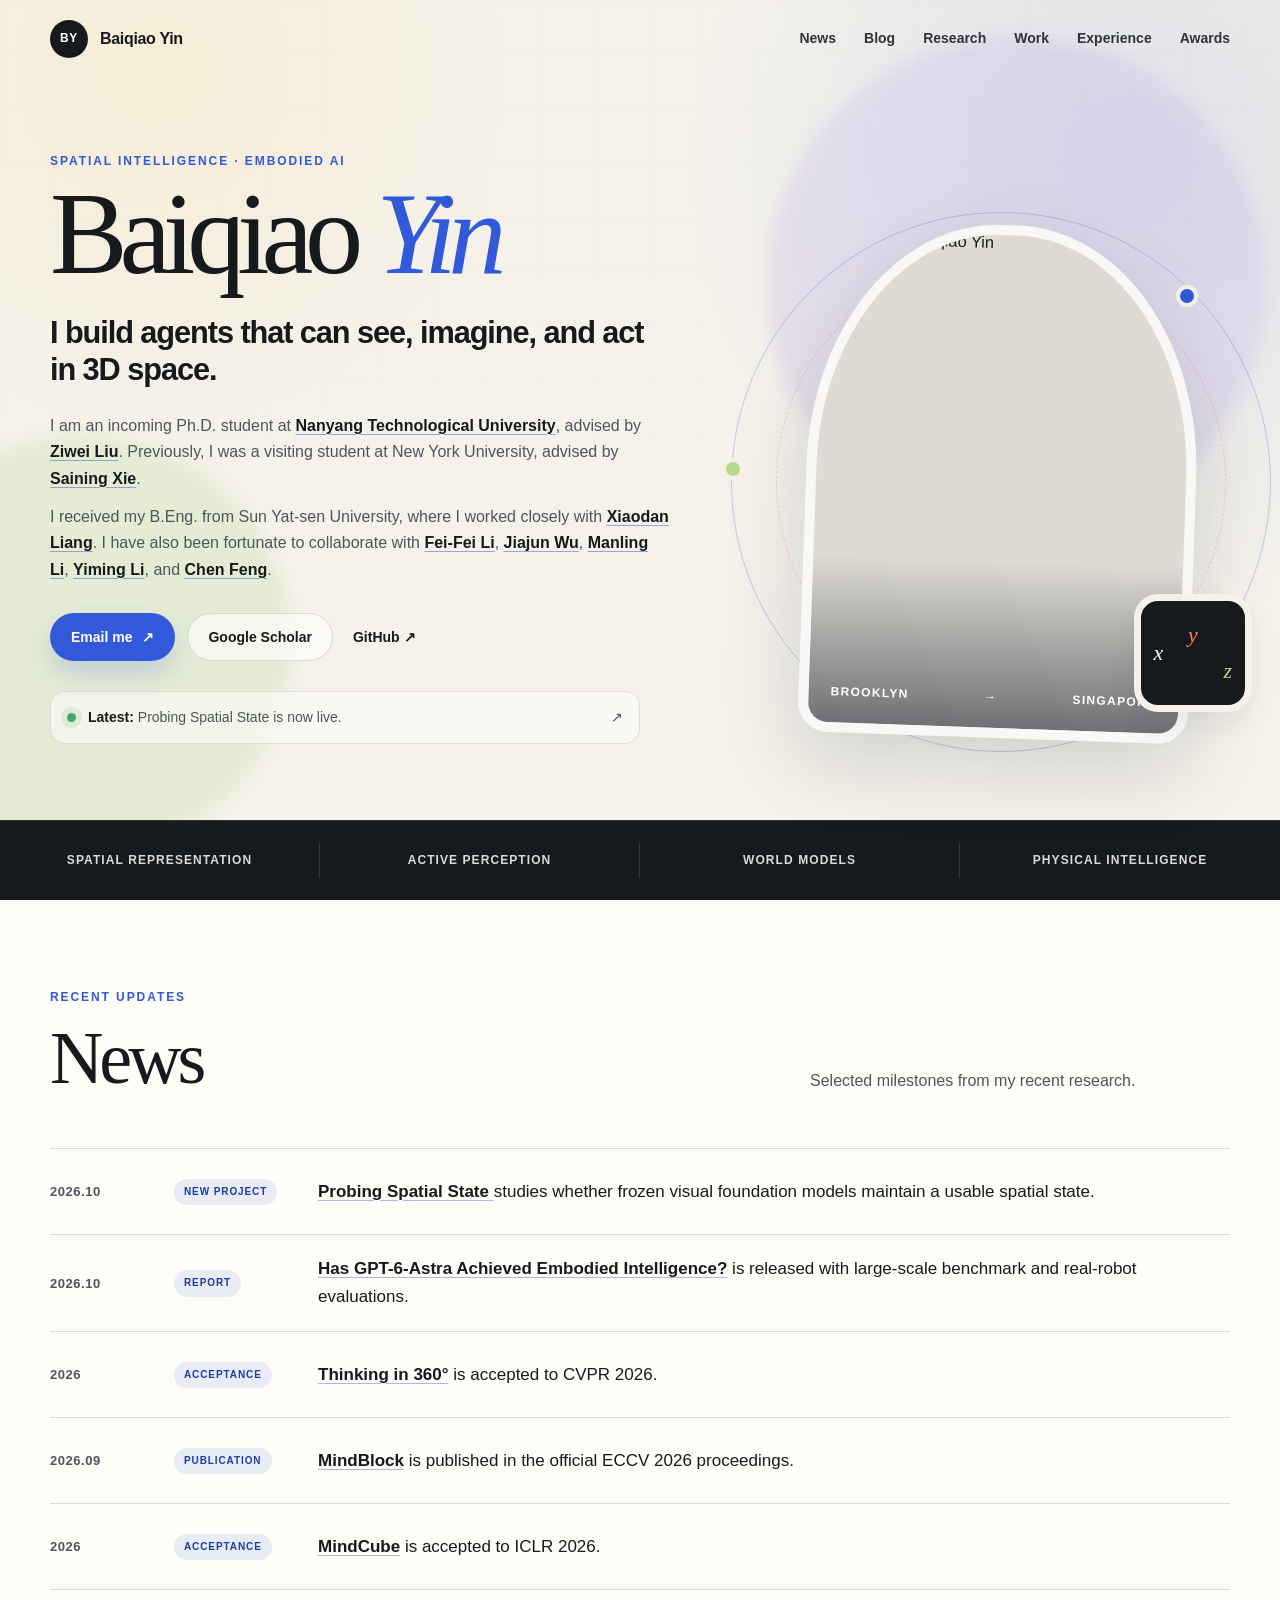
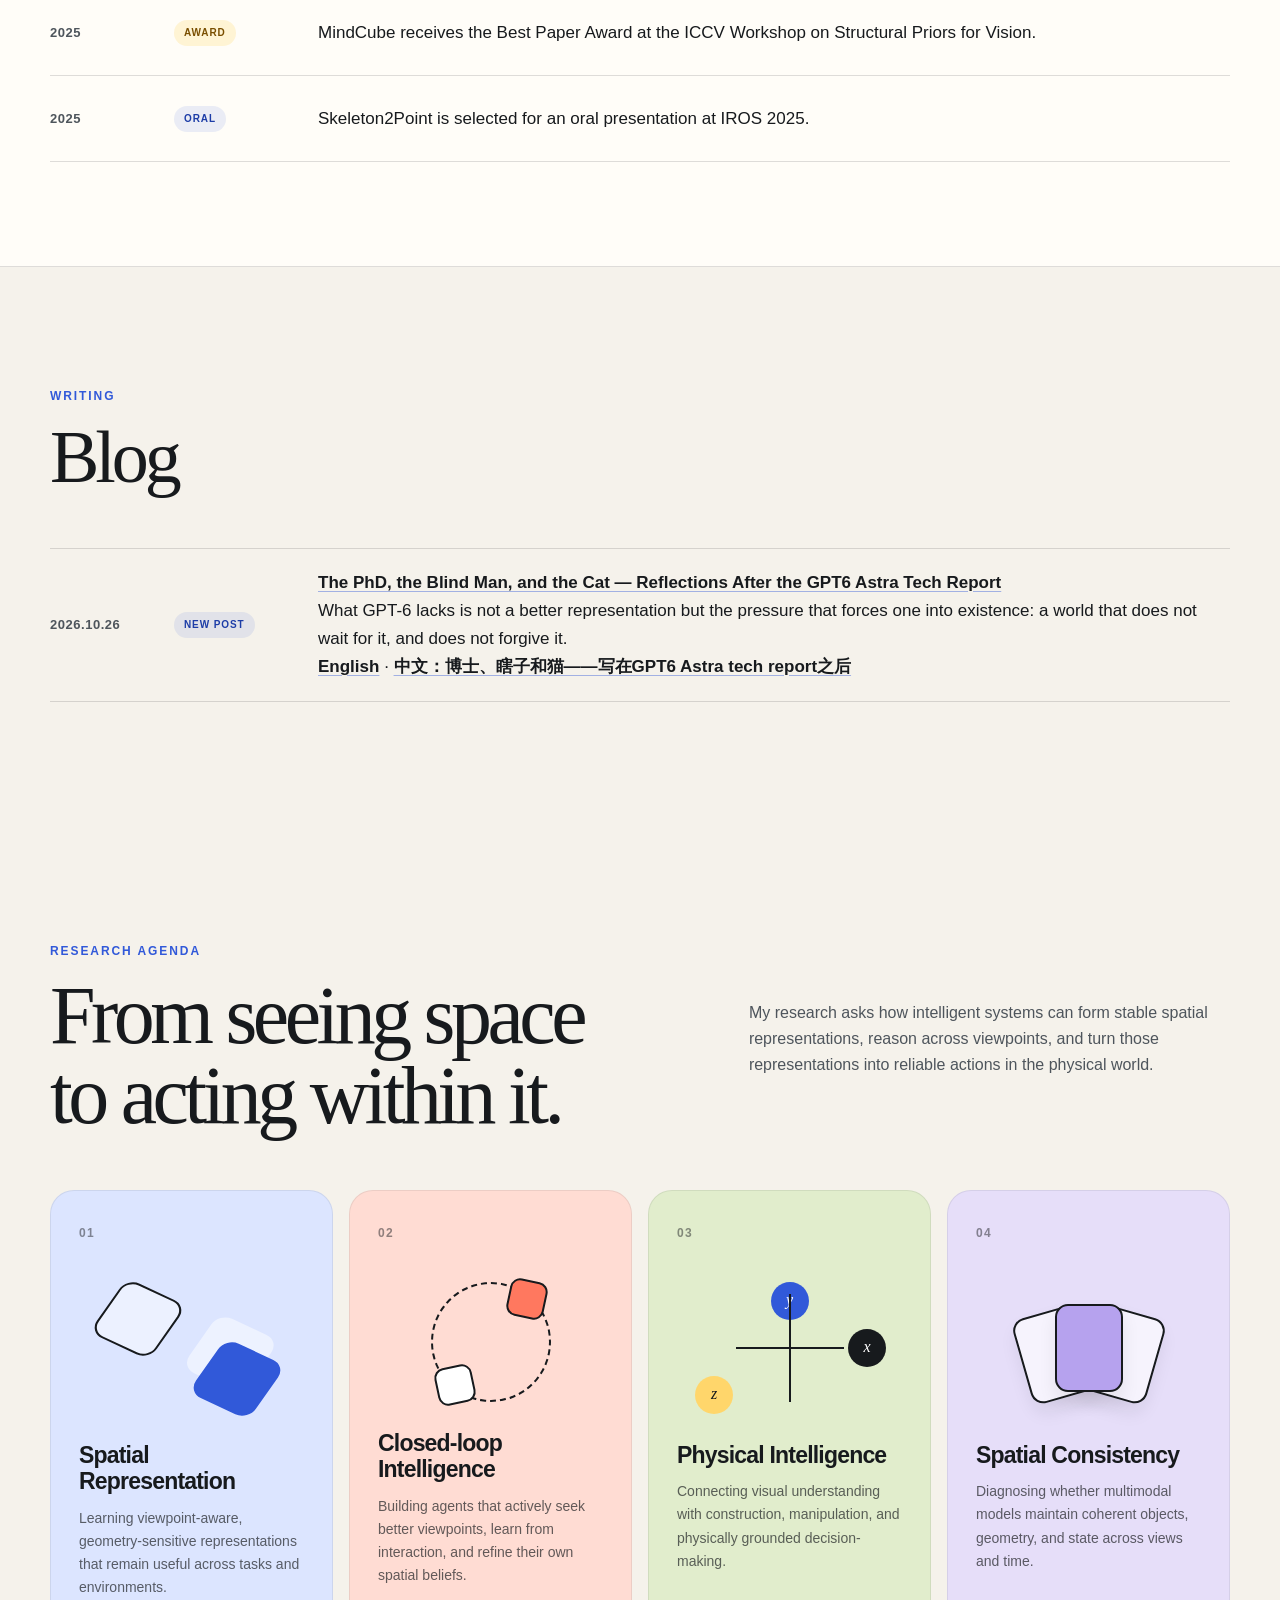
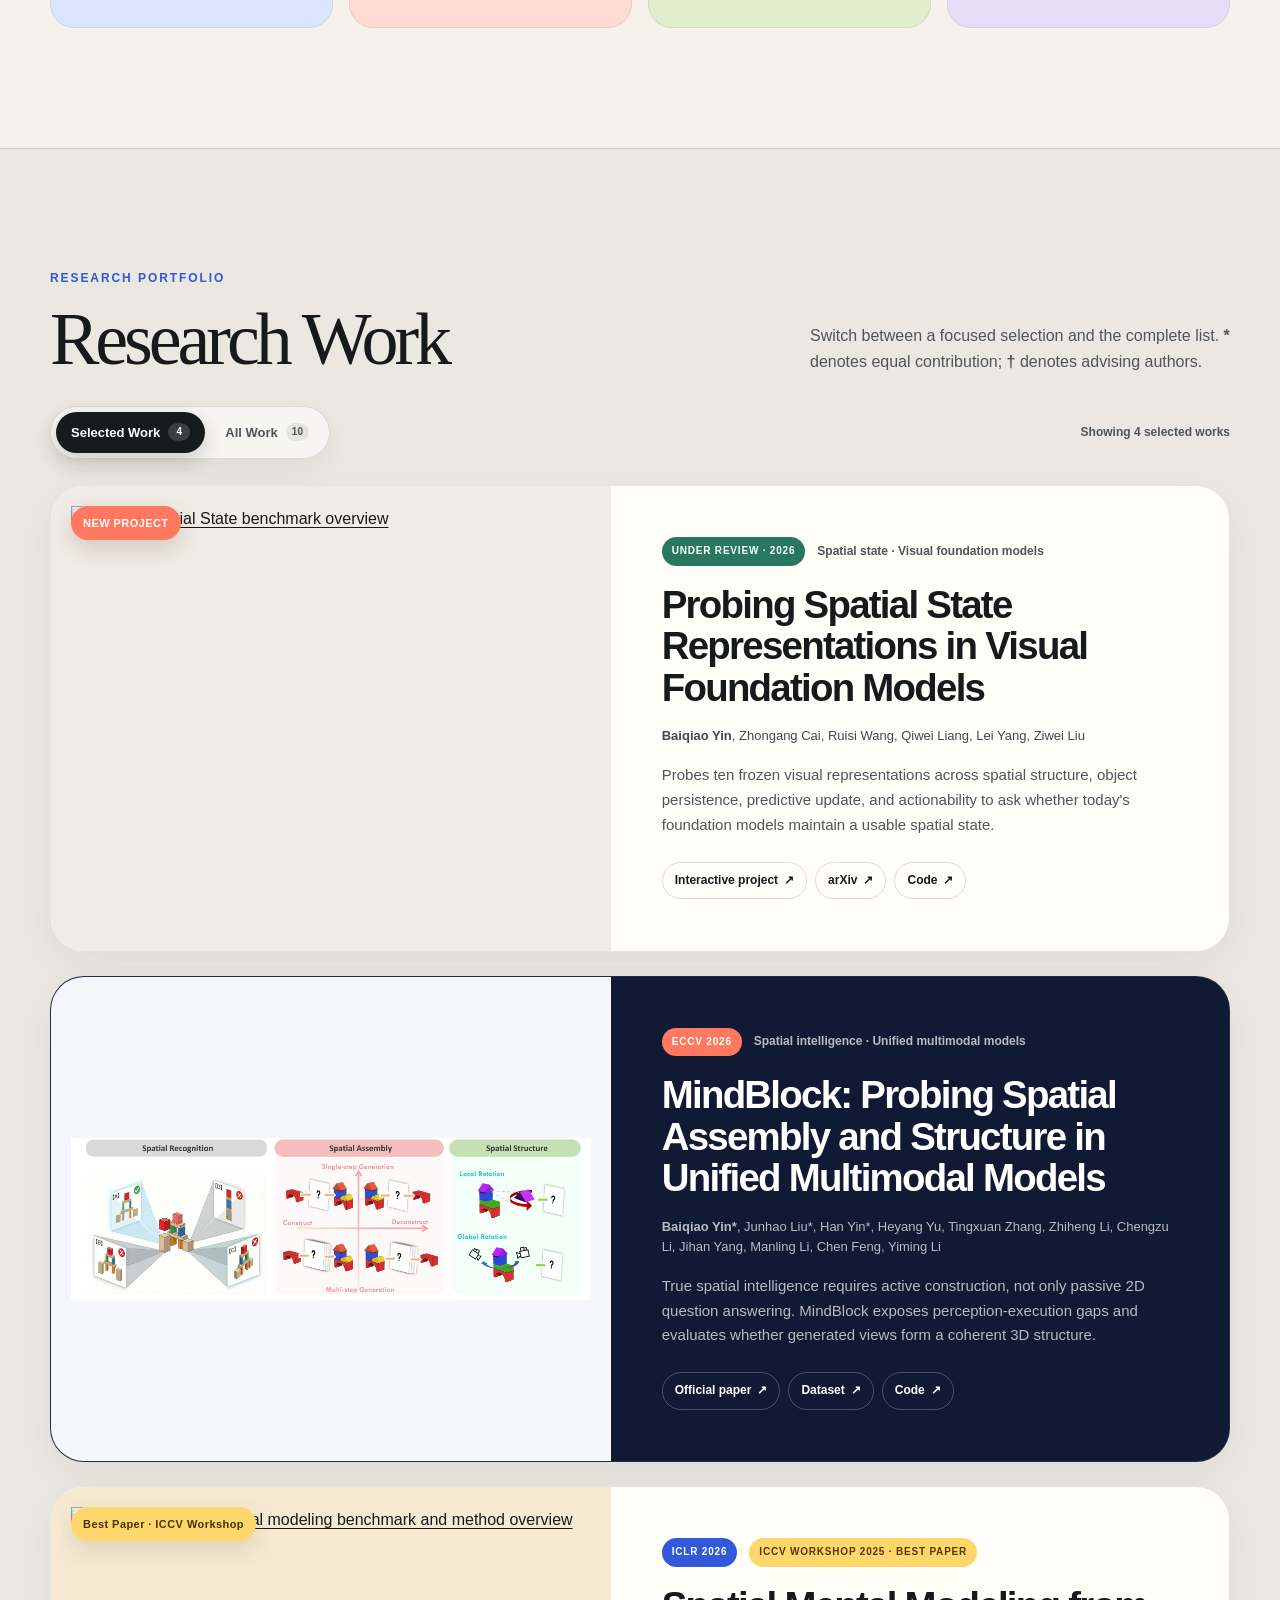
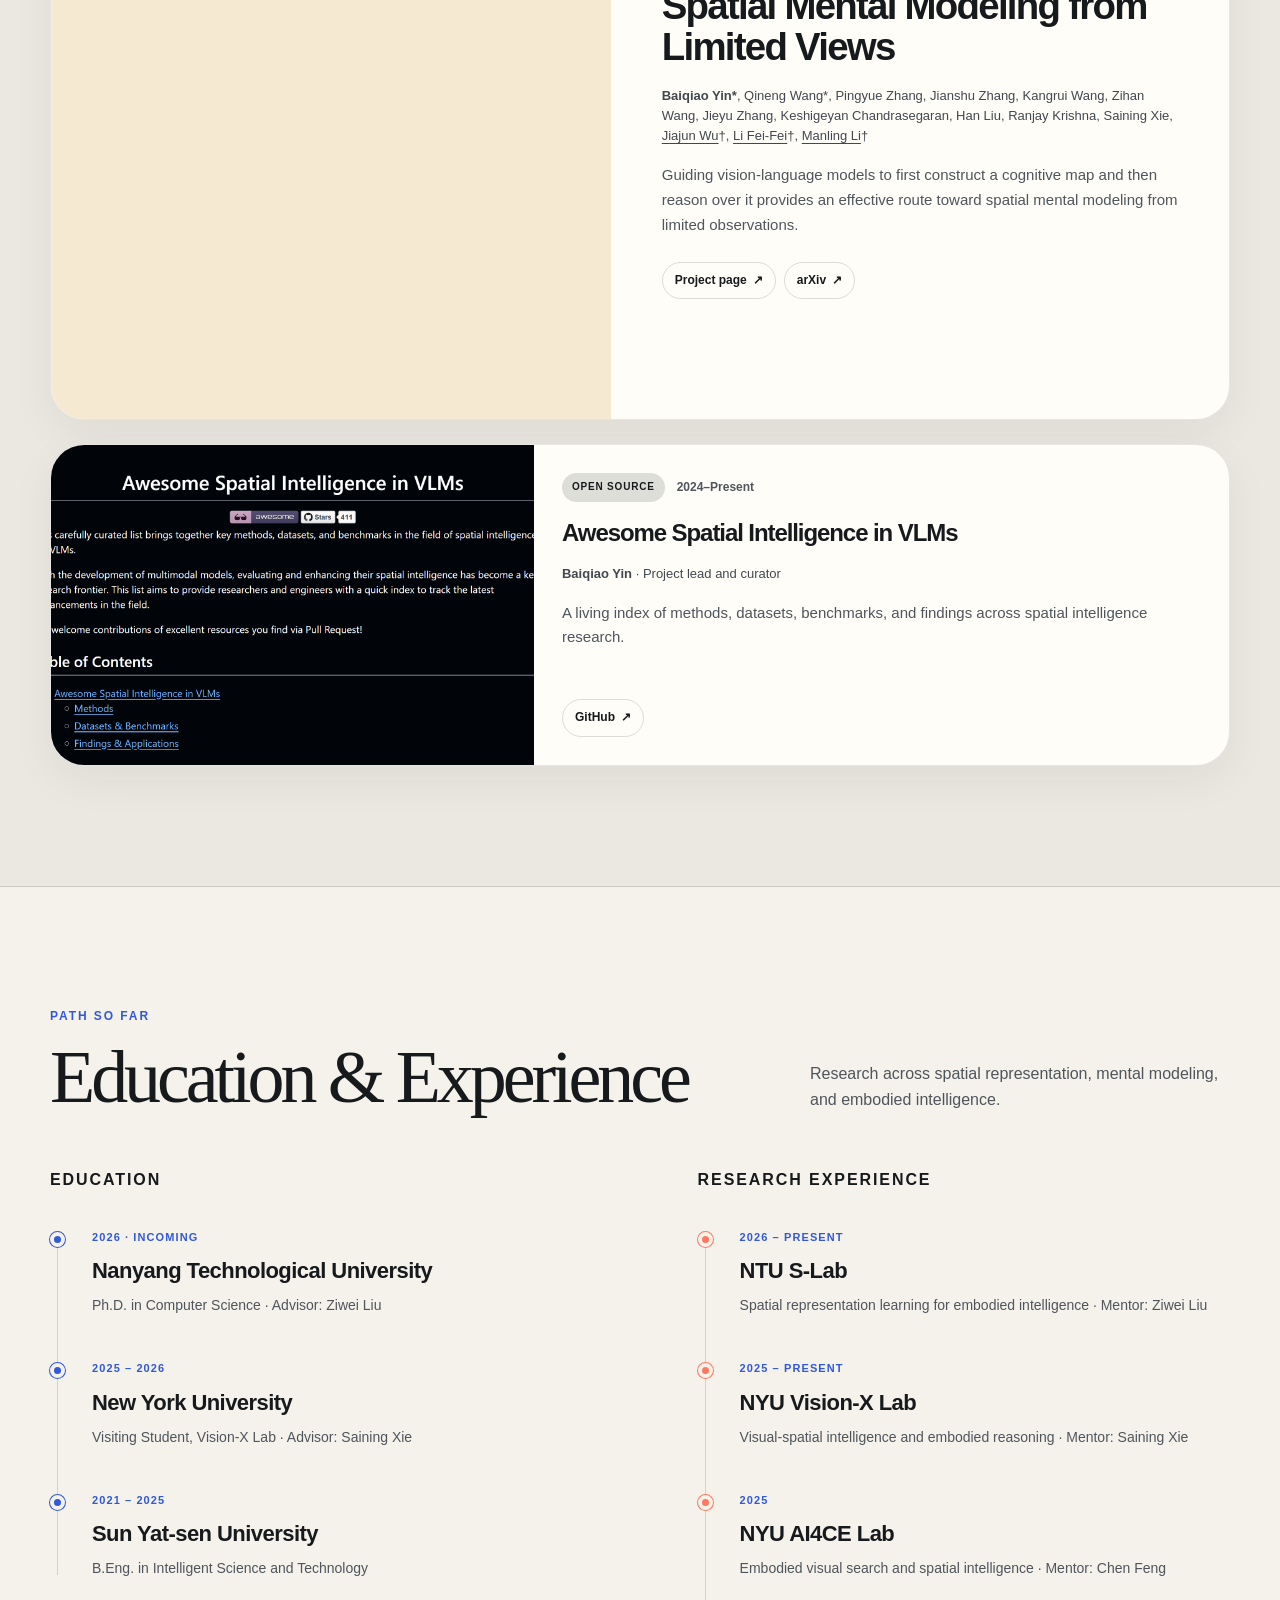
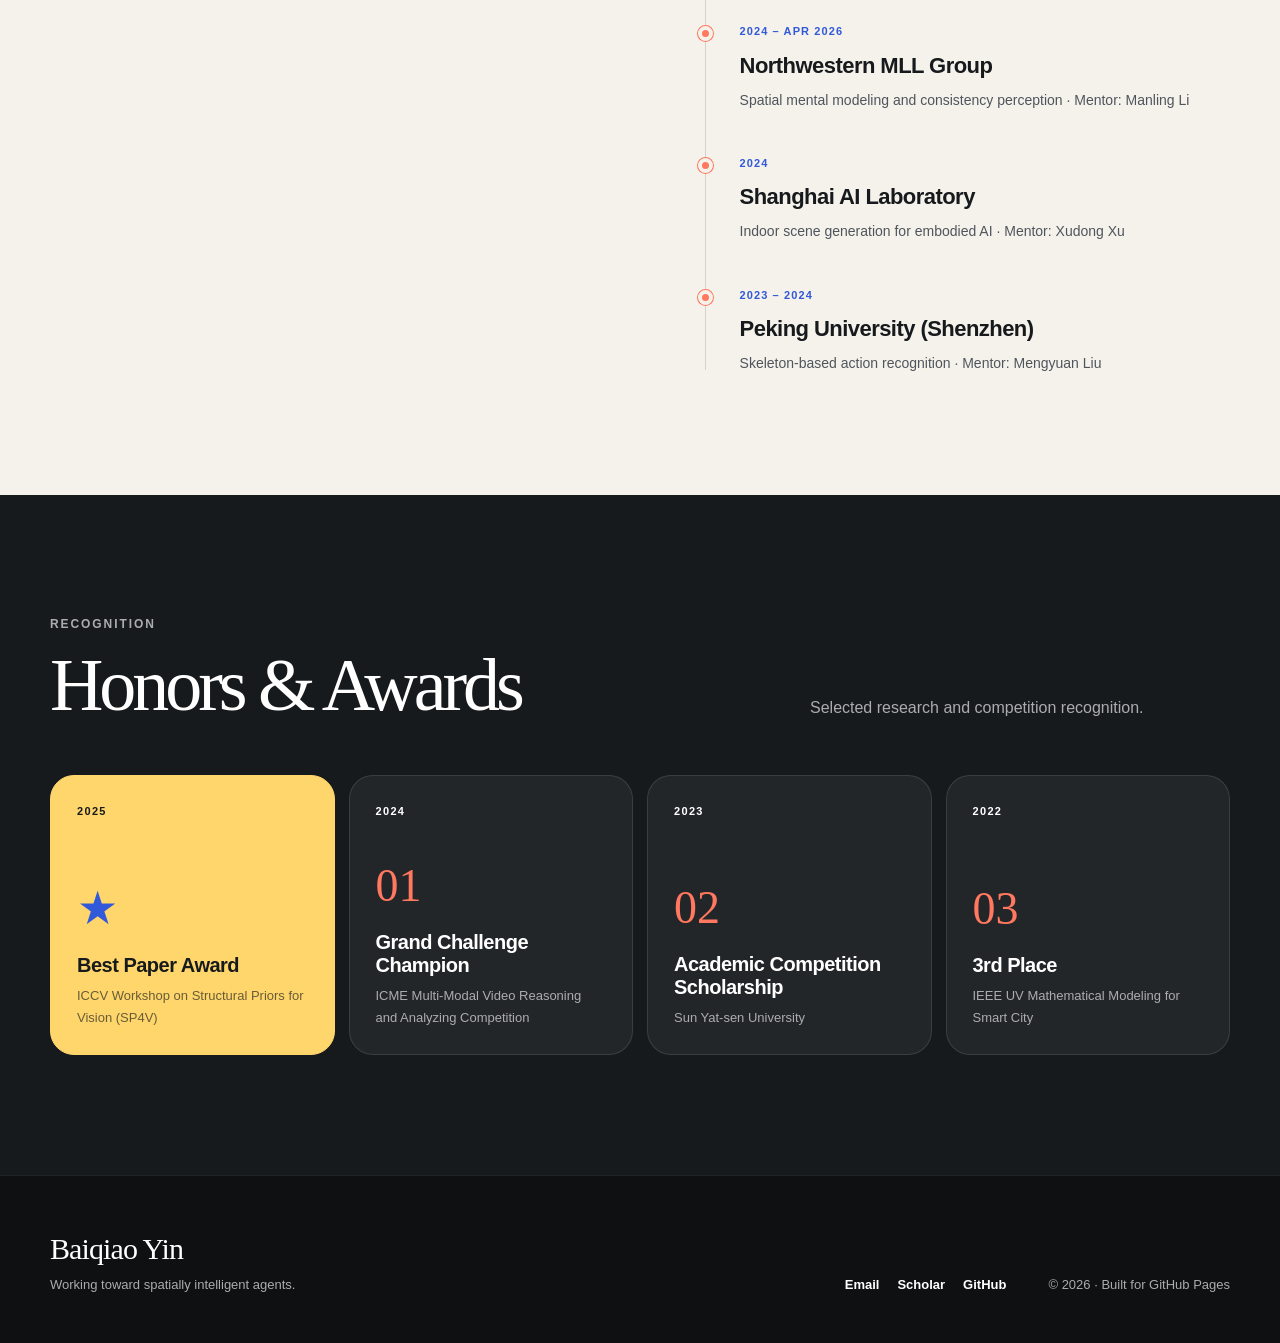
==== commit 3bc883fc: "Hide MindCube arXiv version label" ====
--- a/index.html
+++ b/index.html
@@ -561,7 +561,7 @@
                 </p>
                 <div class="publication-links">
                   <a href="https://mind-cube.github.io/" target="_blank" rel="noopener noreferrer">Project page <span>↗</span></a>
-                  <a href="https://arxiv.org/abs/2506.21458v1" target="_blank" rel="noopener noreferrer">arXiv v1 <span>↗</span></a>
+                  <a href="https://arxiv.org/abs/2506.21458v1" target="_blank" rel="noopener noreferrer">arXiv <span>↗</span></a>
                 </div>
               </div>
             </article>
